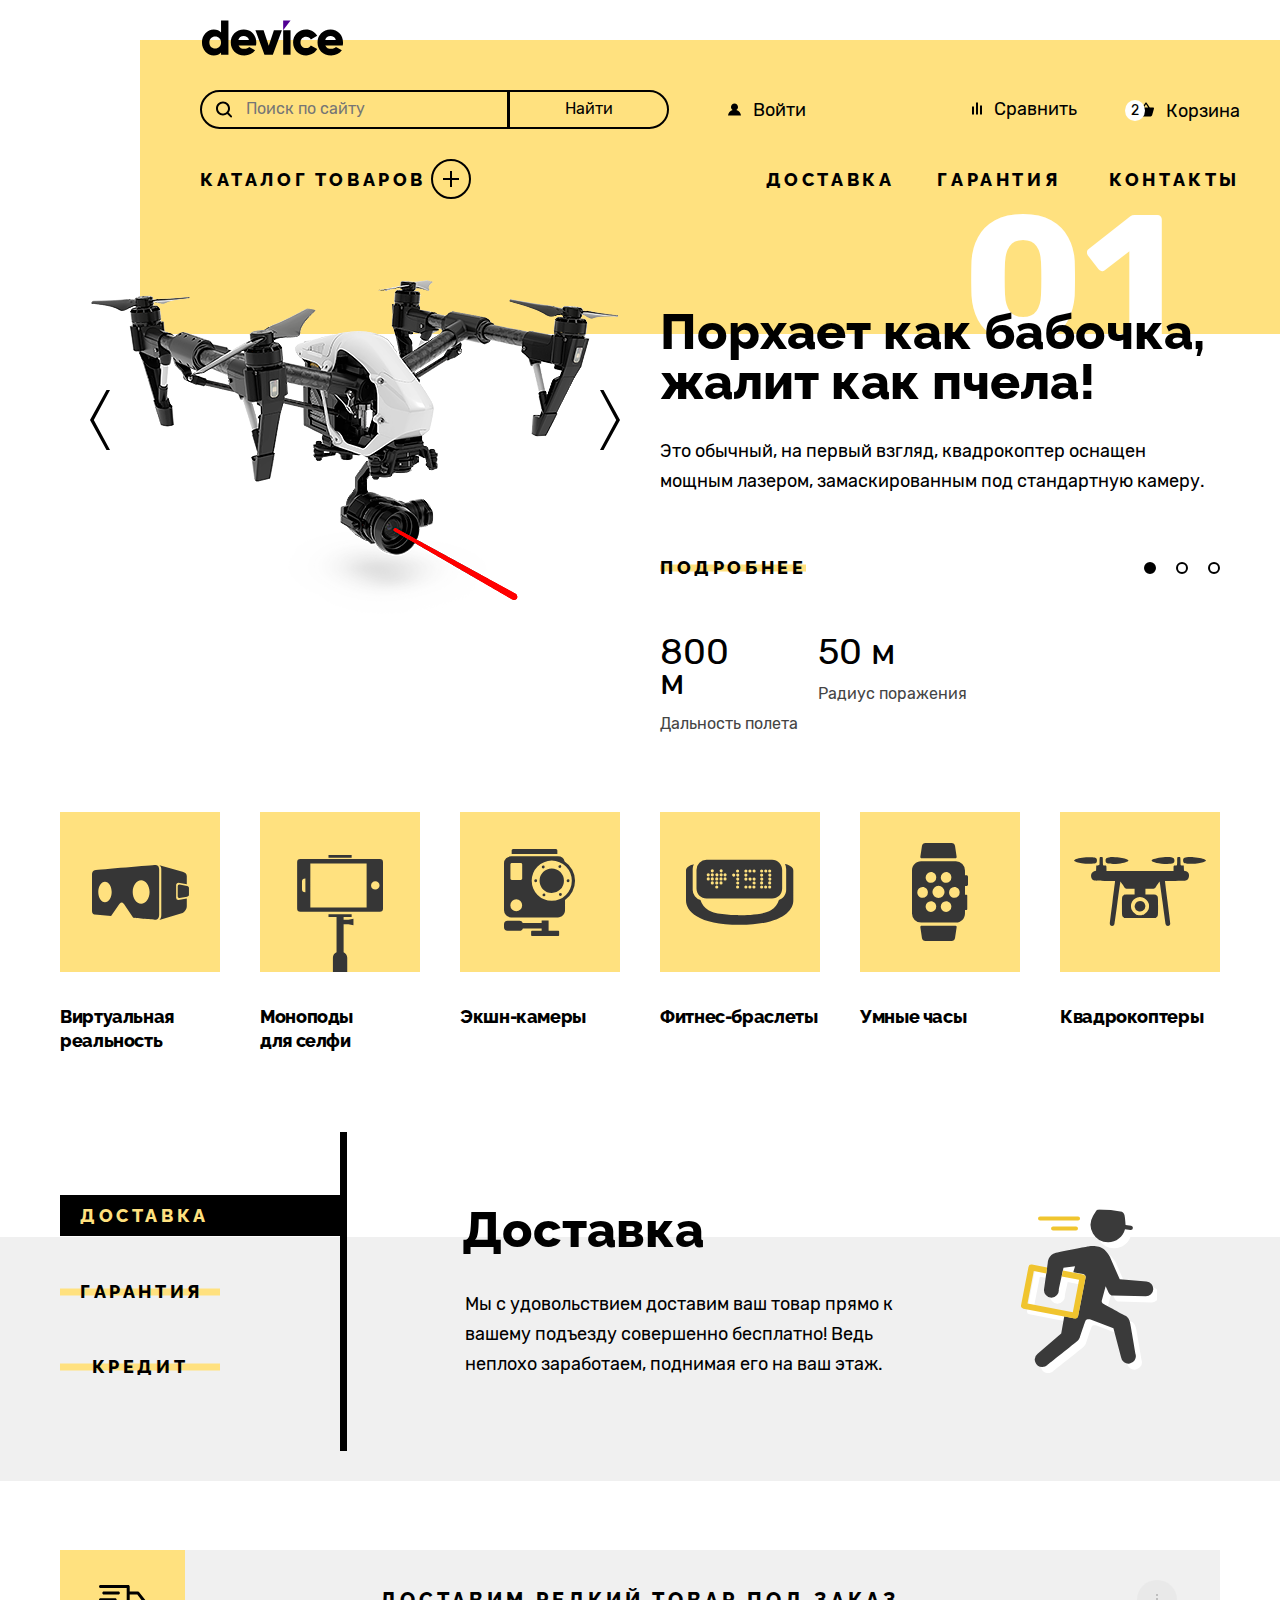
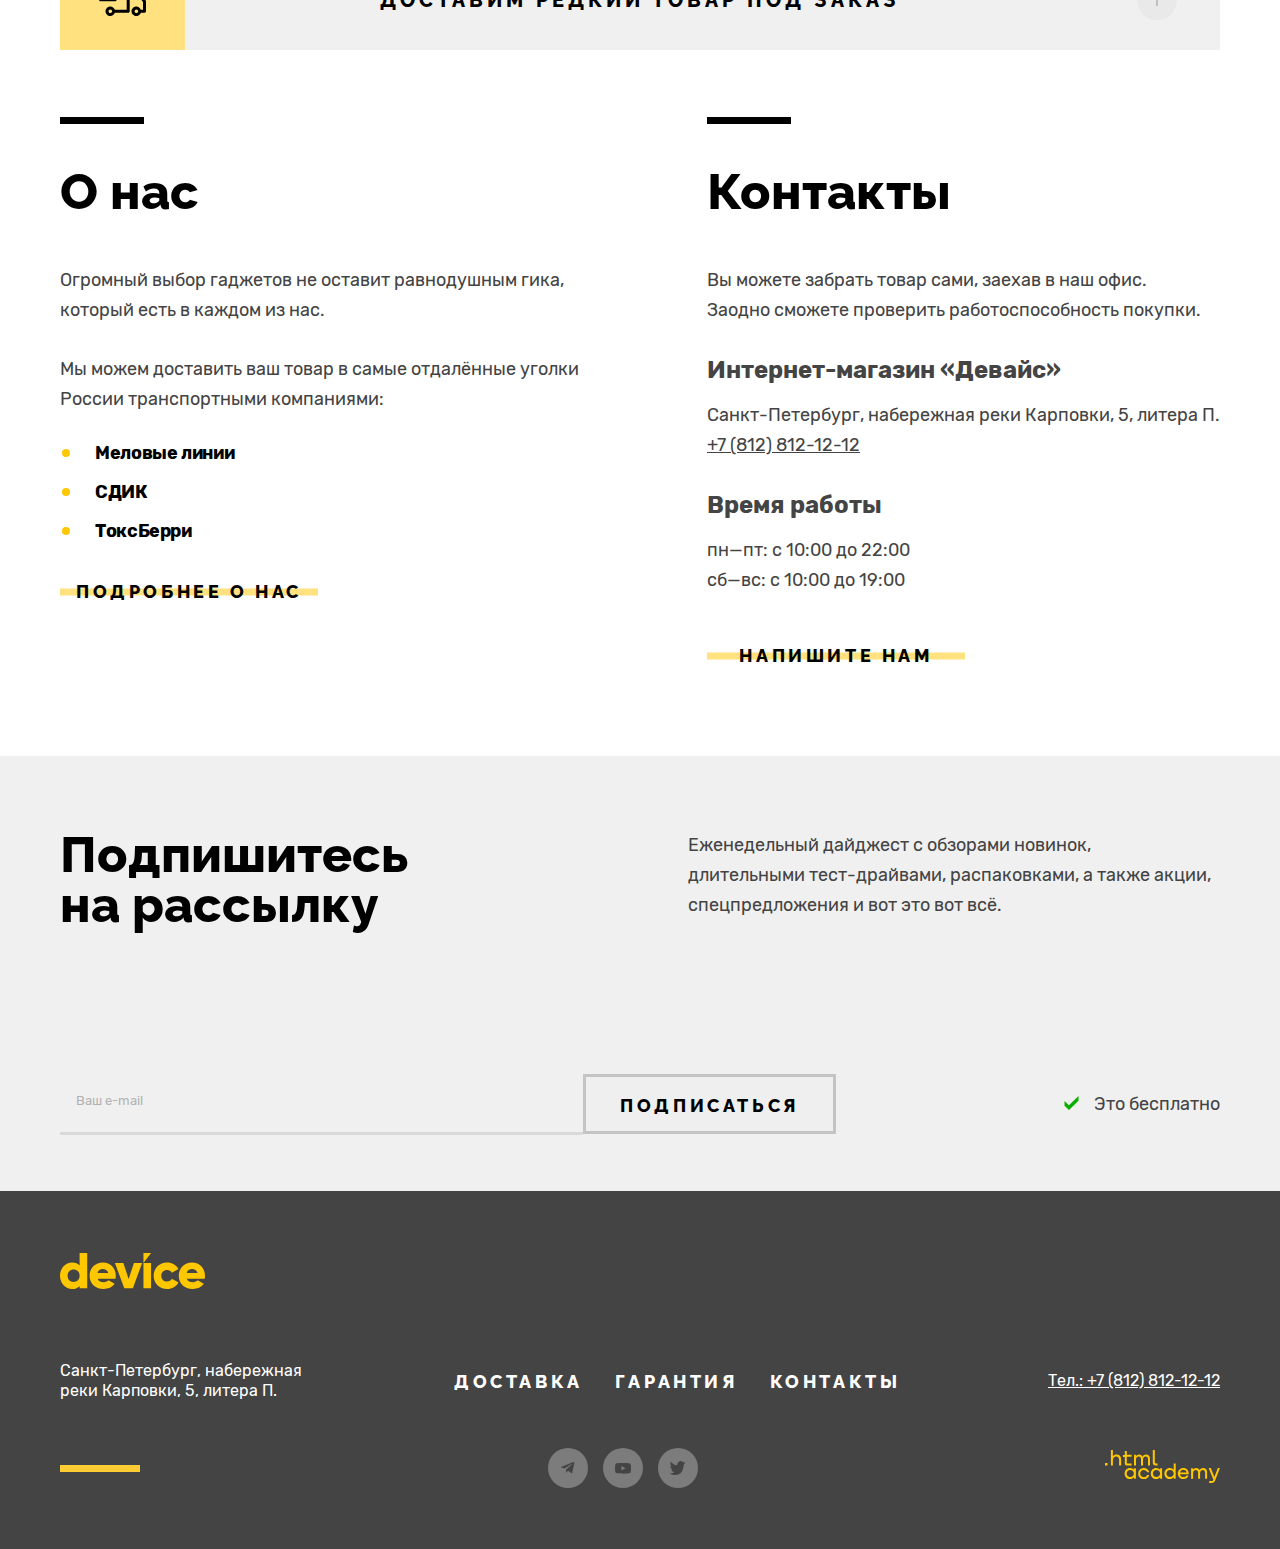
==== index.html @ 1ce722ea "rebilding all index page" ====
<!DOCTYPE html>
<html lang="ru">

<head>
  <meta charset="UTF-8">
  <title>интернет магазин Device - все элетронные гаджеты в одном месте по доступной цене!</title>
  <link rel="stylesheet" href="styles/styles.css">
  <link rel="icon" href="favicon.ico"><!-- 32×32 -->
  <meta name="viewport" content="width=device-width, initial-scale=1.0">
</head>

<body>

  <div class="header-container">
    <!--шапка-->



    <header class="header">

      <div class="container">
        <!--Лого-->
        <div class="wrapper-focus">
          <a class="link header-logo" href="index.html">

            <img class="logo" src="./images/header/logo-header.svg" alt="Логотип Интернет-магазина «Девайс»."
              width="145" height="36">
          </a>
        </div>
        <!--Поиск и юзер бар -->
        <!--поиск-->

        <div class="header-tools">

          <div class="tools-right">

            <form class="search-form" action="https://echo.htmlacademy.ru/" method="post">
              <svg class="imput-search-ico" aria-hidden="true" focusable="false" width="16" height="17"
                viewBox="0 0 16 17" fill="none" xmlns="http://www.w3.org/2000/svg">
                <path
                  d="m15.7 14.69-3.1-3.1c.9-1.2 1.4-2.6 1.4-4.2 0-3.9-3.1-7-7-7s-7 3.1-7 7 3.1 7 7 7c1.6 0 3-.5 4.2-1.4l3.1 3.1c.2.2.4.3.7.3.6 0 1-.4 1-1 0-.2-.1-.5-.3-.7ZM2 7.39c0-2.8 2.2-5 5-5s5 2.2 5 5-2.2 5-5 5-5-2.2-5-5Z"
                  fill="CurrentColor" />
              </svg>

              <span class="visually-hidden">Поиск</span>
              <input class="header-search-input " name="search" type="text" placeholder="Поиск по сайту">
              <em class="focus-border-imput"></em>
              <label>
                <button class="search-btn" type="submit">Найти</button>
                <em class="focus-border-btn"></em>
              </label>
            </form>

            <div class="login-bar">
              <div class="intries authorization ">
                <button class=" user-login " type="button">
                  Войти
                </button>
              </div>

              <div class="user-logined ">
                <a class="header-link user-name " href="#">Коля Петухов</a>
                <button class="user-logout" type="button">Выйти</a>
              </div>
            </div>
          </div>

          <!--юзер бар-->

          <ul class="header-tools-left">

            <li class="header-item">
              <a class="header-link header-compare" href="#">
                Сравнить
              </a>
            </li>

            <li class="header-item">
              <a class="header-link header-cart" href="#">
                <span class="quantity-cutrent-item">2</span>
                Корзина
              </a>

              <div class="cart-container">
                <ul class="cart-list">
                  <li class="cart-item">
                    <a class="cart-item-link">
                      <img src="./images/catalog-page/products/amateur-selfie-stick.jpg" alt="Товар" width="39"
                        height="43" />
                      <p class="cart-item-title">Любительская селфи-палка</p>
                    </a>
                  </li>
                  <li class="cart-item-btn">
                    <button class="item-delite">
                      <span class="visually-hidden">Удалить товар.</span>
                    </button>
                  </li>
                </ul>
                <ul class="cart-list">
                  <li class="cart-item">
                    <a class="cart-item-link">
                      <img src="./images/catalog-page/products/professional-selfie-stick.jpg" alt="Товар" width="39"
                        height="43" />
                      <p class="cart-item-title">Профессиональная селфи-палка</p>
                    </a>
                  </li>
                  <li class="cart-item-btn">
                    <button class="item-delite">
                      <span class="visually-hidden">Удалить товар.</span>
                    </button>
                  </li>
                </ul>
                <div class="cart-total">
                  <p>Товаров: 2</p>
                  <p>Сумма: 2000 ₽</p>
                </div>
                <a href="#" class="cart-open-link">Откртыть корзину</a>
              </div>
            </li>
          </ul>

        </div>

        <!--каталог товаров и навигация -->
        <!--каталог товаров-->

        <div class="header-bottom">

          <a class="link header-catalog-store" href="#">Каталог товаров
            <span class="button-store"></span>
          </a>


          <div class="submenu">

            <div class="submenu-catalog">
              <ul class="submenu-list">
                <li class="submenu-items">
                  <a href="#" class="submenu-links">Виртуальная реальность</a>
                </li>
                <li class="submenu-items">
                  <a href="catalog.html" class="submenu-links">Моноподы для селфи</a>
                </li>
                <li class="submenu-items">
                  <a href="#" class="submenu-links">Экшн-камеры</a>
                </li>
              </ul>
              <ul class="submenu-list">
                <li class="submenu-items">
                  <a href="#" class="submenu-links">Фитнес-браслеты</a>
                </li>
                <li class="submenu-items">
                  <a href="#" class="submenu-links">Умные часы</a>
                </li>
              </ul>
              <ul class="submenu-list">
                <li class="submenu-items">
                  <a href="#" class="submenu-links">Квадрокоптеры</a>
                </li>
              </ul>
            </div>
          </div>


          <!--навигация-->

          <div class="header-navigation">
            <ul class="navigation-list navigation-servises">

              <li class="navigation-item">
                <a class="link navigation-link navigation-delivery active" href="#">Доставка</a>
              </li>

              <li class="navigation-item">
                <a class="link navigation-link navigation-guarantee" href="#">Гарантия</a>
              </li>

              <li class="navigation-item">
                <a class="link navigation-link navigation-contacts" href="#">Контакты</a>
              </li>


            </ul>
          </div>
        </div>


    </header>
  </div>

  <!--Главная страница-->

  <main class=" main-index">

    <!--Главный заголовок-->

    <h1 class="visually-hidden">Интернет магазин «Девайс» </h1>

    <!--Слайдер главной страницы-->

    <section class="slider">

      <h2 class="visually-hidden">Пример товара.</h2>

      <div class="slider-current slider-one ">

        <div class="slider-left">

          <img class="slider-image" src="./images/main-page/slider/quadrocopter.png"
            alt="Квадрокоптер с мощным лазером." width="560" height="560">
          <h3 class="visually-hidden">Квадрокоптер</h3>
        </div>

        <div class="slider-right">

          <span class="slider-number">01</span>

          <p class="slider-item-slogan">Порхает как бабочка, жалит как пчела!</p>
          <p class="slider-item-description">Это обычный, на первый взгляд, квадрокоптер оснащен мощным
            лазером,
            замаскированным под стандартную камеру.</p>

          <div class="right-button">
            <a class="link yellow-button slider-item-more" href="#">Подробнее</a>

            <ol class="slider-item-pagination">

              <li class="item-pagination">
                <button class="item-pagination-button pagination-button-one item-pagination-button-current">
                  <span class="visually-hidden">Первый слайд.</span>
                </button>
              </li>
              <li class="item-pagination">
                <button class="item-pagination-button pagination-button-two">
                  <span class="visually-hidden">Второй слайд.</span>
                </button>
              </li>
              <li class="item-pagination">
                <button class="item-pagination-button pagination-button-three">
                  <span class="visually-hidden">Третий слайд.</span>
                </button>
              </li>
            </ol>
          </div>

          <div class="slider-item-features">
            <div class="left-feature">
              <p class="slider-item-feature-value">800 м</p>
              <p class="slider-item-feature-name">Дальность полета</p>

            </div>
            <div class="right-feature">
              <p class="slider-item-feature-value">50 м</p>
              <p class="slider-item-feature-name">Радиус поражения</p>

            </div>
          </div>

        </div>
      </div>
      <div class=" slider-two ">

        <div class="slider-left">

          <img class="slider-image" src="./images/main-page/slider/fitness-bracelet.png"
            alt="Мотвирующий фитнес-браслет." width="560" height="560">


          <h3 class="visually-hidden">фитнес-браслет</h3>

        </div>

        <div class="slider-right">

          <span class="slider-number">02</span>

          <p class="slider-item-slogan">Худеем<br>правильно!</p>
          <p class="slider-item-description">Мотивирующие фитнес-браслеты помогут найти в себе силы не
            пропускать занятия и соблюдать диету.</p>

          <div class="right-button">
            <a class="link yellow-button slider-item-more" href="#">Подробнее</a>
            <ol class="slider-item-pagination">

              <li class="item-pagination">
                <button class="item-pagination-button pagination-button-one item-pagination-button-current">
                  <span class="visually-hidden">Первый слайд.</span>
                </button>
              </li>
              <li class="item-pagination">
                <button class="item-pagination-button pagination-button-two">
                  <span class="visually-hidden">Второй слайд.</span>
                </button>
              </li>
              <li class="item-pagination">
                <button class="item-pagination-button pagination-button-three">
                  <span class="visually-hidden">Третий слайд.</span>
                </button>
              </li>
            </ol>
          </div>

          <div class="slider-item-features-braslet">
            <p class="slider-item-feature-value-braslet">48 часов</p>
            <p class="slider-item-feature-name-braslet">Без подзарядки</p>
          </div>

        </div>
      </div>

      <div class=" slider-tree">

        <div class="slider-left">

          <img class="slider-image" src="./images/main-page/slider/selfi-stick.png" alt="Самая длинная палка для селфи."
            width="560" height="560">


          <h3 class="visually-hidden">Селфи-палка</h3>
        </div>

        <div class="slider-right">

          <span class="slider-number">03</span>

          <p class="slider-item-slogan">Делай селфи, <br> как Бен Стиллер!</p>
          <p class="slider-item-description">Самая длинная палка для селфи доступна в нашем магазине.
            Восемь (Восемь, Карл!) метров длиной и весом всего 5 кг..</p>

          <div class="right-button">

            <a class="link yellow-button slider-item-more" href="#">Подробнее</a>

            <ol class="slider-item-pagination">

              <li class="item-pagination">
                <button class="item-pagination-button pagination-button-one item-pagination-button-current">
                  <span class="visually-hidden">Первый слайд.</span>
                </button>
              </li>
              <li class="item-pagination">
                <button class="item-pagination-button pagination-button-two">
                  <span class="visually-hidden">Второй слайд.</span>
                </button>
              </li>
              <li class="item-pagination">
                <button class="item-pagination-button pagination-button-three">
                  <span class="visually-hidden">Третий слайд.</span>
                </button>
              </li>
            </ol>
          </div>

          <div class="slider-item-features-stick">

            <div class="left-feature">
              <p class="slider-item-feature-value-stick">8,5 м</p>
              <p class="slider-item-feature-name-stick">длина палки</p>
            </div>
            <div class="center-feature">
              <p class="slider-item-feature-value-stick">5 кг</p>
              <p class="slider-item-feature-name-stick">Вес палки</p>
            </div>
            <div class="right-feature">
              <p class="slider-item-feature-value-stick">Карбон</p>
              <p class="slider-item-feature-name-stick">Материал</p>

            </div>

          </div>
        </div>

        <!--Кнопки переключения слайда-->
      </div>

      <div class="slider-controls">
        <button class="slider-button slider-prev" type="button">
          <span class="visually-hidden">Предыдущий слайд.</span>
        </button>
        <button class="slider-button slider-next" type="button">
          <span class="visually-hidden">Следующий слайд.</span>
        </button>
      </div>

    </section>

    <!--Категории продуктов-->

    <div class="container categories-container">
      <section class="catalog-categories">
        <h2 class="visually-hidden">Категории товаров.</h2>
        <ul class="categories-list">
          <li class="catalog-category-item">
            <a class="catalog-category-link category-vr" href="#">
              <span class="catalog-category-text">Виртуальная реальность</span>
            </a>
          </li>
          <li class="catalog-category-item ">
            <a class="catalog-category-link category-monopode" href="catalog.html">
              <span class="catalog-category-title">Моноподы<br> для селфи</span>
            </a>
          </li>
          <li class="catalog-category-item ">
            <a class="catalog-category-link category-cameras" href="#">
              <span class="catalog-category-title">Экшн-камеры</span>
            </a>
          </li>
          <li class="catalog-category-item ">
            <a class="catalog-category-link category-fitness" href="#">
              <span class="catalog-category-title">Фитнес-браслеты</span>
            </a>
          </li>
          <li class="catalog-category-item ">
            <a class="catalog-category-link category-watches" href="#">
              <span class="catalog-category-title">Умные часы</span>
            </a>
          </li>
          <li class="catalog-category-item ">
            <a class="catalog-category-link category-quadrocopters" href="#">
              <span class="catalog-category-title">Квадрокоптеры</span>
            </a>
          </li>
        </ul>
      </section>
    </div>


    <!--Услуги магазина-->

    <div class="container-background">

      <section class="servises">
        <h2 class="visually-hidden">Услуги.</h2>
        <dl class="servises-item-features">
          <dt>
            <a href="#" class="link item-feature-name item-feature-name-current">Доставка</a>
          </dt>
          <dd class="item-feature-value value-delivery">
            <span class="item-feature-value-title">Доставка</span>
            Мы с удовольствием доставим ваш товар прямо к вашему
            подъезду совершенно бесплатно! Ведь неплохо заработаем,
            поднимая его на ваш этаж.
          </dd>
          <dt>
            <a href="#" class="link yellow-button item-feature-name-garanty">Гарантия</a>
          </dt>
          <dd class="visually-hidden item-feature-value value-garanty">
            <span class="visually-hidden item-feature-value-title">Гарантия</span>
            Если из-за возгорания купленного у нас товара у вас сгорит
            дом — не переживайте, мы выдадим вам новый. Товар, не дом,
            конечно же.
          </dd>
          <dt>
            <a href="#" class="link yellow-button item-feature-name-credit">Кредит</a>
          </dt>
          <dd class="visually-hidden item-feature-value value-credit">
            <span class="visually-hidden item-feature-value-title">Кредит</span>
            Залезть в долговую яму стало проще! Кредитные консультанты
            подберут для вас наиболее выгодные условия кредита. Выгодные
            для банка, разумеется.
          </dd>
        </dl>
      </section>

    </div>

    <div class="container-delivery">

      <a class="link delivery-rare-product-link" href="#">Доставим редкий товар под заказ</a>

    </div>

    <div class="about-contacts-bloc">
      <section class="about">
        <h2 class="about-title">О нас</h2>
        <p class="about-description">
          Огромный выбор гаджетов не оставит равнодушным гика, который есть в
          каждом из нас.
        </p>
        <p class="about-description">
          Мы можем доставить ваш товар в самые отдалённые уголки России
          транспортными компаниями:
        </p>
        <ul class="delivery-company-list">
          <li class="delivery-company-item">Меловые линии</li>
          <li class="delivery-company-item">СДИК</li>
          <li class="delivery-company-item">ТоксБерри</li>
        </ul>
        <a class="link yellow-button about-button" href="#">
          Подробнее о нас
        </a>
      </section>

      <!--Контакты магазина -->

      <section class="contacts">
        <h2 class="contacts-title">Контакты</h2>

        <p class="contacts-description">
          Вы можете забрать товар сами, заехав в наш офис.<br>Заодно сможете
          проверить работоспособность покупки.
        </p>

        <h3 class="contacts-subtitle">Интернет-магазин «Девайс»</h3>

        <address class="contacts-address">

          <p class="contacts-address-text">
            Санкт-Петербург, набережная реки Карповки, 5, литера П.
          </p>
          <a class="contacts-address-tel" href="tel:+78128121212">+7 (812) 812-12-12</a>

        </address>

        <h3 class="contacts-subtitle">Время работы</h3>

        <ul class="contacts-schedule">
          <li class="contacts-schedule-item">пн—пт: с 10:00 до 22:00</li>
          <li class="contacts-schedule-item">сб—вс: с 10:00 до 19:00</li>
        </ul>

        <a class="link yellow-button contacts-button" href="#">Напишите нам</a>

      </section>
    </div>



    <!--Подписка-->

    <div class="container-background background-subscription">
      <section class="subscription">
        <div class="subscription-left">
          <h2 class="subscription-title">Подпишитесь на рассылку</h2>
        </div>
        <div class="subscription-right">
          <p class="subscription-description">Еженедельный дайджест с обзорами новинок,<br>длительными
            тест-драйвами, распаковками, а также акции, спецпредложения и вот
            это вот всё.</p>
        </div>
        <div class="subscription-bottom">
          <form class="subscription-form" action="https://echo.htmlacademy.ru/" method="post">

            <label class="subscription-label">
              <span class="visually-hidden">Почта.</span>
              <input class="subscription-input" type="email" name="subscription-email" placeholder="Ваш e-mail"
                required>
            </label>
            <button class="subscription-button" type="submit">Подписаться</button>

          </form>

          <p class="subscription-free">Это бесплатно</p>
        </div>
      </section>

    </div>

  </main>

  <!--Подвал страницы-->

  <div class="footer-container">

    <footer class="page-footer">

      <!--Лого подвала-->

      <div class="footer-logo">
        <a class="link footer-logo-link" href="index.html">
          <img class="logo footer-logo" src="./images/footer/logo-footer.svg" alt="Логотип Интернет-магазина «Девайс»."
            width="145" height="36"></a>
      </div>

      <!--Средняя полка подвала-->

      <section class="middle-footer">

        <h2 class="visually-hidden">Контакты</h2>

        <div class="footer-adress">
          <address class="footer-contacts-address">
            <p class="contacts-address-description">Санкт-Петербург, набережная реки Карповки, 5, литера
              П.
            </p>
          </address>
        </div>


        <!--навигация подвала -->

        <div class="footer-navigation">

          <h2 class="visually-hidden">Навигация</h2>

          <ul class="footer-navigation-list">

            <li class="footer-navigation-item">
              <a class="link footer-navigation-link" href="#">Доставка</a>
            </li>

            <li class="footer-navigation-item">
              <a class="link footer-navigation-link" href="#">Гарантия</a>
            </li>

            <li class="footer-navigation-item">
              <a class="link footer-navigation-link" href="#">Контакты</a>
            </li>

          </ul>

        </div>

        <!--телефон подвала-->
        <div class="footer-tel">
          <a class="footer-contacts-tel" href="tel:+78128121212">Тел.: +7 (812) 812-12-12</a>
        </div>
      </section>

      <!--нижняя полка подвала-->

      <section class="footer-bottom">



        <ul class="footer-social-list">
          <li class="footer-social-item">
            <a class="footer-social-link" href="https://t.me/htmlacademy">
              <svg class="footer-social-ico" width="14" height="12" viewBox="0 0 14 12" fill="none"
                xmlns="http://www.w3.org/2000/svg">
                <path
                  d="M12.44.07.62 4.63c-.8.33-.8.78-.14.98l3.03.94 7.02-4.43c.33-.2.64-.09.39.13l-5.7 5.13-.2 3.13c.3 0 .44-.14.61-.3l1.48-1.44 3.06 2.27c.57.31.97.15 1.12-.53l2-9.48c.21-.83-.3-1.2-.85-.96Z"
                  fill="CurrentColor" />
              </svg>
              <span class="visually-hidden">Telegram</span>
            </a>
          </li>

          <li class="footer-social-item">
            <a class="footer-social-link" href="https://youtube.com/user/htmlacademyru">
              <svg class="footer-social-ico" width="16" height="11" viewBox="0 0 16 11" fill="none"
                xmlns="http://www.w3.org/2000/svg">
                <path
                  d="M15.67 1.67c-.1-.32-.27-.61-.51-.84-.25-.24-.56-.41-.9-.5C13.01 0 8 0 8 0 5.9-.02 3.8.08 1.74.32 1.4.4 1.1.58.84.82c-.24.24-.42.53-.51.85A19.4 19.4 0 0 0 0 5.34C0 6.56.1 7.79.33 9c.09.32.27.61.51.85.25.23.56.4.9.5 1.27.32 6.26.32 6.26.32 2.09.02 4.18-.08 6.26-.31.34-.09.65-.26.9-.5.24-.23.42-.52.5-.84.24-1.21.35-2.44.34-3.67.02-1.23-.1-2.46-.33-3.68ZM6.4 7.62V3.05l4.18 2.29L6.4 7.62Z"
                  fill="CurrentColor" />
              </svg>
              <span class="visually-hidden">Youtube</span>
            </a>
          </li>

          <li class="footer-social-item">
            <a class="footer-social-link" href="https://t.me/htmlacademy">
              <svg class="footer-social-ico" width="15" height="15" viewBox="0 0 15 15" fill="none"
                xmlns="http://www.w3.org/2000/svg">
                <path
                  d="M9.7.16c1.5-.5 2.6.3 3.2 1.1.5-.2 1.1-.4 1.7-.6 0 .8-.5 1.4-.8 1.6.7.2 1.2-.4 1.2-.4-.1.9-.9 1.7-1.4 1.9-.2 6.3-2.8 10.4-8.9 10.3h-.4c-.3 0-3.7-.4-4.3-1.8 2 .2 3.4-.4 4.1-1.1-.8-.3-2.4-.4-2.6-2.8.3.2.5.3 1.1.2-1.1-.8-2.3-1.5-2.2-3.5.3.3.9.5 1.2.4C1 5.26-.2 2.36.8.86c1.6 1.7 3.3 3.4 6.3 3.5.2-2.1 1-3.5 2.6-4.2Z"
                  fill="CurrentColor" />
              </svg>
              <span class="visually-hidden">Twitter</span>
            </a>
          </li>
        </ul>


        <div class="copyright">
          <a class="link copyright-link" href="https://htmlacademy.ru/">
            <svg width="115" height="33" viewBox="0 0 115 33" fill="none" xmlns="http://www.w3.org/2000/svg">
              <path
                d="M0 12.9v2.6h2.5v-2.6H0ZM11.6 4.5c-1.6 0-2.8.7-3.6 1.7h-.1V0h-2v15.5h2v-5.3c0-2.1 1.3-3.6 3.3-3.6 1.8 0 2.9 1.4 2.9 3.2v5.7h2V9.4c.1-3-1.8-4.9-4.5-4.9ZM26.6 4.8h-4.8V1.1h-2v3.8h-1.9v2h1.9v6c0 1.7 1 2.7 2.7 2.7h4.1v-2h-3.7c-.7 0-1.1-.4-1.1-1.1V6.8h4.8v-2ZM41.1 4.6c-1.6 0-2.9.8-3.5 2.1h-.1c-.6-1.2-1.8-2.1-3.4-2.1-1.4 0-2.5.8-3.1 1.8h-.1V4.8H29v10.6h2V10c0-2 1-3.5 2.6-3.5 1.5 0 2.4 1 2.4 2.6v6.3h2V9.8c0-2.4 1.4-3.3 2.6-3.3 1.5 0 2.4 1 2.4 2.6v6.3h2V8.9c.1-2.5-1.4-4.3-3.9-4.3ZM47.8 12.7c0 1.7 1 2.7 2.8 2.7h2v-2h-1.7c-.7 0-1.1-.4-1.1-1.1V0h-2v12.7ZM28.9 19.7c-.9-1.1-2.2-1.8-3.9-1.8-3.1 0-5.4 2.3-5.4 5.6s2.3 5.6 5.4 5.6c1.8 0 3-.8 3.8-1.9h.1v1.6h2V18.2h-2v1.5Zm-3.6 7.4c-2.2 0-3.6-1.6-3.6-3.6s1.4-3.6 3.6-3.6 3.6 1.6 3.6 3.6c0 1.9-1.4 3.6-3.6 3.6ZM44.2 22c-.5-2.4-2.6-4.1-5.4-4.1a5.4 5.4 0 0 0-5.6 5.6c0 3.1 2.2 5.6 5.6 5.6 2.8 0 4.9-1.8 5.4-4.2h-2.1a3.4 3.4 0 0 1-3.3 2.3c-2.2 0-3.6-1.6-3.6-3.6s1.4-3.6 3.6-3.6c1.6 0 2.8 1 3.3 2.2h2.1V22ZM55.1 19.7c-.9-1.1-2.2-1.8-3.9-1.8-3.1 0-5.4 2.3-5.4 5.6s2.3 5.6 5.4 5.6c1.8 0 3-.8 3.8-1.9h.1v1.6h2V18.2h-2v1.5Zm-3.6 7.4c-2.2 0-3.6-1.6-3.6-3.6s1.4-3.6 3.6-3.6 3.6 1.6 3.6 3.6c0 1.9-1.5 3.6-3.6 3.6ZM68.7 19.8c-.9-1.1-2.2-1.9-3.9-1.9-3.1 0-5.4 2.3-5.4 5.6s2.2 5.6 5.4 5.6c1.7 0 3-.8 3.8-1.8h.1v1.5h2V13.4h-2v6.4Zm-3.6 7.3c-2.2 0-3.6-1.6-3.6-3.6s1.4-3.6 3.6-3.6 3.6 1.6 3.6 3.6c-.1 2-1.5 3.6-3.6 3.6ZM78.3 17.9c-3.3 0-5.5 2.5-5.5 5.6 0 3 2.1 5.6 5.5 5.6 2.5 0 4.5-1.3 5.2-3.6h-2.1c-.5 1-1.6 1.6-3 1.6-1.9 0-3.3-1.3-3.4-2.9h8.8c.2-3.6-2-6.3-5.5-6.3Zm0 1.9c1.7 0 3 1 3.3 2.6h-6.5c.3-1.5 1.5-2.6 3.2-2.6ZM98.2 17.9c-1.6 0-2.9.8-3.6 2h-.1c-.6-1.2-1.8-2-3.4-2-1.4 0-2.5.7-3.1 1.8v-1.5h-1.9v10.6h2v-5.4c0-2 1-3.4 2.6-3.5 1.5 0 2.4 1 2.4 2.6v6.3h2v-5.6c0-2.4 1.4-3.3 2.6-3.3 1.5 0 2.4 1 2.4 2.6v6.3h2v-6.5c.1-2.6-1.4-4.4-3.9-4.4ZM109.4 27l-3.6-8.9h-2.2l4.8 11.6c-.3.9-.7 1.2-1.7 1.2h-2.5v2h2.5c1.8 0 2.8-.8 3.5-2.6l4.7-12.2h-2.1l-3.4 8.9Z"
                fill="CurrentColor" />
            </svg>
          </a>
        </div>
      </section>
    </footer>

  </div>
  </div>

  <div class="modal-conteiner">
    <div class="modal modal-delivery">

      <button class="modal-close-button">
        <span class="visually-hidden">Закрыть</span>
      </button>

      <section class="modal-content">

        <h2 class="modal-title">Доставка под заказ</h2>

        <form class="modal-delivery-form" action="https://echo.htmlacademy.ru" method="post">

          <div class="auth-group">

            <label class="auth-title auth-title-name">Ваше имя:
              <input class="auth-name" type="text" name="auth-login" placeholder="Введите имя">
            </label>

            <label class="auth-title auth-title-email">Ваш e-mail:
              <input class="auth-email auth-email-error" type="email" name="auth-email" placeholder="Ваша почта">
              <span class="auth-email-error-text">Забавный у вас адрес</span>
            </label>

          </div>

          <div class="needs-group">

            <label class="needs-title">Что нужно привезти:
              <input class="needs" type="text" name="needs-imput" placeholder="В свободной форме">
            </label>

            <label class="quantity-needs-title lbel-ico">Количество:</label>

            <span class="tooltip">
              <button class="tooltip-toggle" type="button" aria-labelledby="tooltip-label">
                <svg class="tooltip-ico" width="26" height="26" viewBox="0 0 26 26" fill="none"
                  xmlns="http://www.w3.org/2000/svg">
                  <circle cx="13" cy="13" r="13" fill="#FFE17F" />
                  <path d="M14 7h-2v2h2V7ZM14 11h-2v8h2v-8Z" fill="#000" />
                </svg>
              </button>
              <span class="tooltip-text" role="tooltip" id="tooltip-label">"Постараемся найти, сколько нужно. Привезем
                сколько получится по требованиям к провозу багажа."
              </span>
            </span>
            <button class="quantity-button" type="button">
              <span class="button-minus"></span>
              <span class="visually-hidden">Убавить.</span>
            </button>

            <input class="quantity-needs" type="number" id="quantity-needs" name="quantity-needs" min="1" readonly
              value="1" placeholder="1">

            <button class="quantity-button" type="button">
              <span class="button-plus"></span>
              <span class="visually-hidden">Добавить.</span>
            </button>

          </div>

          <button class="link yellow-button modal-delivery-form-button" type="submit">
            Отправить
          </button>
        </form>
      </section>
    </div>
  </div>
</body>

</html>
---- styles/styles.css ----
/*
* Prefixed by https://autoprefixer.github.io
* PostCSS: v8.4.14,
* Autoprefixer: v10.4.7
* Browsers: last 4 version
*/

/* Rubik */

@font-face {
  font-family: "Rubik";
  font-style: normal;
  font-weight: 400;
  font-display: swap;
  src: url("../fonts/rubik/rubik-400.woff2") format("woff2");
  font-display: swap;
}

@font-face {
  font-family: "Rubik";
  font-style: normal;
  font-weight: 700;
  font-display: swap;
  src: url("../fonts/rubik/rubik-700.woff2") format("woff2");
  font-display: swap;
}

/* Raleway */

@font-face {
  font-family: "Raleway";
  font-style: normal;
  font-weight: 800;
  font-display: swap;
  src: url("../fonts/raleway/raleway-800.woff2") format("woff2");
  font-display: swap;
}

*,
*::before,
*::after {
  box-sizing: border-box;
  line-height: 1px;
}

.visually-hidden {
  position: absolute;
  width: 1px;
  height: 1px;
  margin: -1px;
  padding: 0;
  border: 0;
  clip: rect(0 0 0 0);
  overflow: hidden;
}

.header-container {
  max-width: 1440px;
  margin: 0 auto;
  background-color: #ffffff;
}

.main-index {
  background-color: #ffffff;
  max-width: 1440px;
  width: 100%;
  flex-grow: 1;
  margin: 0 auto;
}

.container {
  max-width: 1160px;
  margin: 0 auto;
}

.container-background {
  max-width: 1440px;
  width: 100%;
  margin: 0 auto;
  background: #f0f0f0;
  margin-bottom: 70px;
}

.footer-container {
  max-width: 1440px;
  width: 100%;
  margin: 0 auto;
  background: #444444;
}

.inner-container {
  width: 1440px;
  margin: 0 auto;
  background: #f0f0f0;
}

.product-conteiner {
  width: 840px;
  margin: 0 auto;
  background: #ffffff;
}

html {
  height: 100%;
}

body {
  margin: 0;
  display: -webkit-box;
  display: -ms-flexbox;
  display: flex;
  -webkit-box-orient: vertical;
  -webkit-box-direction: normal;
  -ms-flex-direction: column;
  flex-direction: column;
  min-height: 100%;
  font-family: "rubik", sans-serif;
  font-size: 18px;
  color: #000000;
  background-color: #ffffff;
}

/*Yllow-button */

.yellow-button {
  z-index: 3;
  display: block;
  -webkit-box-sizing: border-box;
  box-sizing: border-box;
  padding: 10px 2px;
  font-size: 18px;
  text-align: center;
  border: none;
  background-color: transparent;
  cursor: pointer;
}

.yellow-button::after {
  content: "";
  position: absolute;
  top: 50%;
  left: 0;
  right: 0;
  z-index: -2;
  display: block;
  height: 7px;
  -webkit-transform: translateY(-50%);
  -ms-transform: translateY(-50%);
  transform: translateY(-50%);
  -webkit-transition: height 500ms, background-color 500ms ease;
  -o-transition: height 500ms, background-color 500ms ease;
  transition: height 500ms, background-color 500ms ease;
}

.yellow-button:hover::after {
  height: 100%;
}

.yellow-button::after {
  background-color: #ffe17f;
}

.yellow-button:focus {
  outline: 2px solid #af4fff;
}

.yellow-button:active::after {
  outline: none;
  background-color: #ffc700;
}

.yellow-button:disabled {
  opacity: 0.3;
}

/* Pages */

.link {
  position: relative;
  font-family: "Raleway", sans-serif;
  font-style: normal;
  font-weight: 800;
  line-height: 21px;
  letter-spacing: 0.2em;
  text-transform: uppercase;
  text-decoration: none;
  color: inherit;
}

/* Header  */

.header {
  display: flex;
  width: 1440px;
  flex-direction: column;
  padding-top: 40px;
}

.header .container {
  max-width: 1160px;
  width: 100%;
  margin: 0 auto;
  padding: 0 60px;
  background-color: #ffe17f;
}

/* Header logo */

.wrapper-focus {
  display: flex;
  margin: -20px 0 30px 0;
}

.header-logo:hover {
  opacity: 0.6;
}

.header-logo:focus {
  outline: 2px solid #af4fff;
}

.header-logo:active {
  opacity: 0.3;
}

/*Header tools */

.header-tools {
  display: flex;
  justify-content: space-between;
  margin-bottom: 30px;
  align-items: center;
}

.tools-right {
  display: flex;
}

/*tools right*/

.search-form {
  position: relative;
  margin-right: 53px;
}

.imput-search-ico {
  position: absolute;
  top: 11px;
  left: 16px;
}

.header-search-input {
  font-family: "Rubik", sans-serif;
  font-style: normal;
  font-weight: 400;
  font-size: 16px;
  line-height: 20px;
  color: #c6ae63;
  padding: 7px 0 8px 44px;
  width: 309px;
  background: transparent;
  border: 2px solid #000000;
  border-radius: 50px 0px 0px 50px;
  cursor: pointer;
}

.focus-border-imput {
  position: absolute;
  top: -7px;
  left: -4px;
  z-index: 1;
  display: none;
  width: 358px;
  height: 48px;
  border: 2px solid #af4fff;
}

.header-search-input:focus + .focus-border-imput {
  display: block;
}

.header-search-input:focus:not(:-moz-placeholder-shown) {
  color: #000000;
}

.header-search-input:focus:not(:-ms-input-placeholder) {
  color: #000000;
}

.header-search-input:focus:not(:placeholder-shown) {
  color: #000000;
}

.header-search-input:disabled {
  opacity: 0.3;
  pointer-events: none;
}

.search-btn {
  -webkit-box-sizing: border-box;
  box-sizing: border-box;
  font-family: "Rubik", sans-serif;
  font-style: normal;
  font-weight: 400;
  font-size: 16px;
  line-height: 20px;
  padding: 7px 0px 8px;
  margin-left: -5px;
  min-width: 161px;
  background: transparent;
  border: 2px solid #000000;
  border-radius: 0px 50px 50px 0px;
  cursor: pointer;
}

.search-btn:hover {
  background-color: #000000;
  color: #ffffff;
}

.focus-border-btn {
  position: absolute;
  top: -7px;
  left: 355px;
  z-index: 1;
  display: none;
  width: 160px;
  height: 48px;
  border: 2px solid #af4fff;
  cursor: pointer;
}

.search-btn:focus + .focus-border-btn {
  display: block;
}

.search-btn:active {
  background-color: #000000;
  color: #303030;
}

.search-btn:disabled {
  opacity: 0.3;
  pointer-events: none;
}

/*header login*/
.login-bar {
  display: flex;
  align-items: center;
}

/*intries */

.intries {
  display: none;
}

/*logined*/
/*user login*/

.user-login {
  border: none;
  background-color: transparent;
  cursor: pointer;
  font-family: "Rubik", sans-serif;
  font-style: normal;
  font-weight: 400;
  font-size: 18px;
  color: #000000;
}

.user-logined {
  display: none;
}

/*exit */

.user-logout {
  border: none;
  background-color: transparent;
  opacity: 0.4;
  cursor: pointer;
  font-family: "Rubik";
  font-style: normal;
  font-weight: 400;
  font-size: 18px;
  color: #000000;
}

/*togle user login*/

.authorization {
  display: block;
}

.user-login::before {
  content: url(../images/header/intries-lk-ico.svg);
  padding-right: 8px;
}

.user-login:hover {
  opacity: 0.6;
}

.user-login:focus {
  outline: 2px solid #af4fff;
}

.user-login:active {
  opacity: 0.3;
  outline: none;
}

.user-name {
  margin-right: 27px;
}

.user-name::before {
  content: url(../images/header/intries-lk-ico.svg);
  padding-right: 13px;
}
.user-name:hover {
  opacity: 0.6;
}

.user-name:focus {
  outline: 2px solid #af4fff;
}

.user-name:active {
  opacity: 0.3;
  outline: none;
}

.user-logout:hover {
  opacity: 0.6;
}

.user-logout:focus {
  outline: 2px solid #af4fff;
}

.user-logout:active {
  opacity: 0.3;
  outline: none;
}

/*middle user*/

.header-user {
  display: flex;
}

.header-link {
  text-decoration: none;
  color: #000000;
}

/*header user list*/

.header-tools-left {
  display: flex;
  margin: 0;
  padding: 0;
  list-style: none;
}

.header-item {
  margin-right: 61px;
}
.header-item:last-child {
  margin-right: 0;
}

/*header  compare*/

.header-compare::before {
  content: url(../images/header/compare-ico.svg);
  padding-right: 8px;
}

.header-compare:hover {
  opacity: 0.6;
}

.header-compare:focus {
  outline: 2px solid #af4fff;
}

.header-compare:active {
  opacity: 0.3;
  outline: none;
}

/* header cart*/

.header-cart {
  position: relative;
}

.header-cart::before {
  content: url(../images/header/shopping-cart-ico.svg);
  padding-right: 8px;
}

.header-cart:hover {
  opacity: 0.6;
}

.header-cart:focus {
  outline: 2px solid #af4fff;
}

.header-cart:active {
  opacity: 0.3;
  outline: none;
}

.quantity-cutrent-item {
  position: absolute;
  display: flex;
  left: 0;
  top: 0;
  transform: translateX(-65%);
  padding: 2px 6px;
  border-radius: 50%;
  background-color: #ffffff;
  font-family: "Rubik", sans-serif;
  font-style: normal;
  font-weight: 400;
  font-size: 14px;
  line-height: 17px;
}

.cart-ico {
  position: absolute;
  left: -24px;
  top: 4px;
}

/*cart popover */

.cart-container {
  position: absolute;
  top: 82px;
  right: -17px;
  z-index: 2;
  width: 360px;
  font-size: 18px;
  line-height: 21px;
  color: #ffffff;
  background-color: #000000;
  display: none;
}

.card_container_open {
  display: block;
}

.card_container_close {
  display: none;
}

.cart-container::after {
  content: "";
  background-image: url("../images/modal/tooltyp-text-arrow.svg");
  width: 14px;
  height: 6px;
  position: absolute;
  top: -6px;
  right: 165px;
}

.cart-list {
  display: -ms-grid;
  display: grid;
  padding: 20px 20px 0px 20px;
  -ms-grid-columns: 1fr 44px;
  grid-template-columns: 1fr 44px;
  list-style-type: none;
  margin-bottom: 23px;
}

.cart-item-link {
  display: -ms-grid;
  display: grid;
  -ms-grid-columns: 40px 235px;
  grid-template-columns: 40px 235px;
  cursor: pointer;
}

.cart-item-link:hover {
  opacity: 0.6;
}

.cart-item-link:focus {
  outline: 2px solid #af4fff;
  z-index: 2;
}

.cart-item-link:active {
  opacity: 0.3;
}

.cart-item-btn {
  position: relative;
  padding-right: 20px;
}

.item-delite {
  position: absolute;
  width: 20px;
  height: 20px;
  left: 20px;
  border: none;
  background-image: url("../images/cart-popover/close-btn.svg");
  background-position: center;
  background-repeat: no-repeat;
  background-color: transparent;
  cursor: pointer;
}

.item-delite:hover {
  opacity: 0.6;
}

.item-delite:focus {
  outline: 2px solid #af4fff;
}

.item-delite:active {
  opacity: 0.3;
}

.cart-item-title {
  width: 120px;
  padding: 0;
  margin: 0;
  margin-left: 23px;
  margin-right: 87px;
  font-family: "Rubik", sans-serif;
  font-style: normal;
  font-weight: 400;
  font-size: 16px;
  line-height: 20px;
  color: #ffffff;
}

.cart-total {
  display: -webkit-box;
  display: -ms-flexbox;
  display: flex;
  width: 320px;
  padding: 0px 20px;
  -webkit-box-pack: justify;
  -ms-flex-pack: justify;
  justify-content: space-between;
  background-color: #1a1a1a;
  font-family: "Rubik", sans-serif;
  font-style: normal;
  font-weight: 400;
  font-size: 16px;
  line-height: 20px;
  -webkit-box-align: center;
  -ms-flex-align: center;
  align-items: center;
  text-align: right;
  color: #ffffff;
  margin-bottom: 20px;
}

.cart-open-link {
  display: block;
  width: 280px;
  padding: 14px 25px;
  margin: 0 auto;
  margin-bottom: 20px;
  font-family: "Raleway", sans-serif;
  font-size: 18px;
  line-height: 21px;
  letter-spacing: 0.2em;
  color: #000000;
  text-transform: uppercase;
  background-color: #ffffff;
  text-align: center;
  cursor: pointer;
  text-decoration: none;
}

.cart-open-link:hover {
  background-color: #ffe17f;
}

.cart-open-link:focus {
  outline: 2px solid #af4fff;
}

.cart-open-link:active {
  color: rgba(0, 0, 0, 0.3);
  background-color: #ffe17f;
}

/*header-bottom*/

.header-bottom {
  display: flex;
  justify-content: space-between;
  margin-bottom: 135px;
  align-items: center;
}

.header-bottom-catalog {
  margin-bottom: 36px;
}

/*header catalog store*/

.header-catalog-store {
  display: flex;
  align-items: center;
  max-width: 280px;
  width: 100%;
  font-family: "Raleway", sans-serif;
  font-style: normal;
  font-weight: 800;
  font-size: 18px;
  line-height: 21px;
  letter-spacing: 0.2em;
  text-transform: uppercase;
  border: 0;
  background-color: transparent;
}

/*Submenu catalog store*/

.submenu {
  display: none;
}

.submenu-open {
  display: block;
}

.submenu-catalog {
  position: absolute;
  left: 140px;
  z-index: 2;
  display: -ms-grid;
  display: grid;
  width: 1100px;
  gap: 15px;
  -ms-grid-columns: 235px 15px 200px 15px 211px;
  grid-template-columns: 235px 200px 211px;
  margin-top: 45px;
  padding-bottom: 40px;
  padding-left: 60px;
  background-color: #ffe17f;
}

.submenu-list {
  padding: 0;
  margin: 0;
  list-style-type: none;
}

.submenu-items {
  margin-bottom: 18px;
}

.submenu-links {
  text-decoration: none;
  font-family: "Rubik", sans-serif;
  font-style: normal;
  font-weight: 400;
  font-size: 16px;
  line-height: 18px;
  color: #000000;
}

.header-catalog-store:focus > .focus-border-catalog-products {
  display: block;
}

.header-catalog-store:focus-visible > .focus-border-catalog-products {
  outline-color: #c6ae63;
}

.button-store {
  position: relative;
  border: 2px solid black;
  width: 40px;
  height: 40px;
  margin-left: 5px;
  border-radius: 50%;
  background-color: transparent;
  -webkit-transition: opacity 0.2s ease-in;
  -o-transition: opacity 0.2s ease-in;
  transition: opacity 0.2s ease-in;
  z-index: 2;
}

.header-catalog-store:hover > .button-store {
  opacity: 0.3;
}

.header-catalog-store:hover > .button-store:hover {
  opacity: 1;
}

.button-store:hover {
  opacity: 0.3;
}

.button-store::before {
  content: "";
  position: absolute;
  top: 0;
  bottom: 0;
  left: 0;
  right: 0;
  margin: auto;
  width: 16px;
  height: 2px;
  background-color: black;
}

.button-store::after {
  content: "";
  position: absolute;
  top: 0;
  bottom: 0;
  left: 0;
  right: 0;
  margin: auto;
  width: 16px;
  height: 2px;
  -webkit-transform: rotate(90deg);
  -ms-transform: rotate(90deg);
  transform: rotate(90deg);
  -webkit-transition: -webkit-transform 0.2s ease-in;
  transition: -webkit-transform 0.2s ease-in;
  -o-transition: transform 0.2s ease-in;
  transition: transform 0.2s ease-in;
  transition: transform 0.2s ease-in, -webkit-transform 0.2s ease-in;
  background-color: black;
}

.header-catalog-store:active > .button-store:after {
  -webkit-transform: rotate(0deg);
  -ms-transform: rotate(0deg);
  transform: rotate(0deg);
}

/*header navigation*/

.navigation-servises {
  display: -webkit-box;
  display: -ms-flexbox;
  display: flex;
  margin: 0;
  padding: 0;
  font-family: "Raleway", sans-serif;
  font-style: normal;
  font-weight: 800;
  line-height: 21px;
  letter-spacing: 0.2em;
  text-transform: uppercase;
  list-style-type: none;
}

.navigation-delivery {
  display: block;
  min-width: 125px;
  margin-right: 43px;
}

.navigation-delivery:hover {
  opacity: 0.6;
}

.navigation-delivery:focus {
  outline: 2px solid #af4fff;
}

.navigation-delivery:active {
  opacity: 0.3;
  outline: none;
}

.navigation-guarantee {
  margin-right: 49px;
}

.navigation-guarantee:hover {
  opacity: 0.6;
}

.navigation-guarantee:focus {
  outline: 2px solid #af4fff;
}

.navigation-guarantee:active {
  opacity: 0.3;
  outline: none;
}

.navigation-contacts:hover {
  opacity: 0.6;
}

.navigation-contacts:focus {
  outline: 2px solid #af4fff;
}

.navigation-contacts:active {
  opacity: 0.3;
  outline: none;
}

.catalog-navigation-list {
  margin: 0;
  padding: 0;
  margin-right: auto;
  margin-top: 5px;
  margin-bottom: 50px;
  list-style: none;
  display: -webkit-box;
  display: -ms-flexbox;
  display: flex;
}

.сatalog-navigation-user {
  display: -webkit-box;
  display: -ms-flexbox;
  display: flex;
  -ms-flex-wrap: wrap;
  flex-wrap: wrap;
}

.navigation-user .navigation-user-acount {
  font-style: normal;
  font-weight: 400;
  text-decoration: none;
  color: inherit;
}

/* Slider */

.slider {
  max-width: 1160px;
  width: 100%;
  margin: 0 auto;
  padding: 0;
  position: relative;
}

/*slider one*/

.slider-one {
  justify-content: space-between;
  max-height: 560px;
  height: 100%;
  display: none;
  margin-bottom: 70px;
}

/*slider two*/

.slider-two {
  justify-content: space-between;
  max-height: 560px;
  height: 100%;
  display: none;
}

/*slider tree*/

.slider-tree {
  justify-content: space-between;
  max-height: 560px;
  height: 100%;
  display: none;
}

/*togle curent slider*/

.slider-current {
  display: flex;
}

/*slider left column*/

.slider-left {
  display: -webkit-box;
  display: -ms-flexbox;
  display: flex;
  max-width: 560px;
}

/*slider img*/

.slider-image {
  margin-top: -152px;
}

/*slider right column*/

.slider-right {
  display: flex;
  flex-direction: column;
  position: relative;
  max-width: 560px;
  max-height: 495px;
}

/*slider white number*/

.slider-number {
  position: absolute;
  top: -54px;
  right: 47px;
  font-style: normal;
  font-weight: 700;
  font-size: 180px;
  text-align: right;
  color: #ffffff;
}
/*Slider description */

.slider-item-slogan {
  padding: 0;
  margin: 0;
  margin-top: -27px;
  margin-bottom: 29px;
  font-family: "Raleway", sans-serif;
  font-style: normal;
  font-weight: 800;
  font-size: 50px;
  line-height: 50px;
  z-index: 1;
}

.slider-item-description {
  padding: 0;
  margin: 0;
  margin-bottom: 61px;
  font-style: normal;
  font-weight: 400;
  line-height: 30px;
}

/*right button*/

.right-button {
  display: flex;
  justify-content: space-between;
  align-items: center;
  margin-bottom: 59px;
}

.slider-item-more {
  padding: 0;
  margin: 0;
  max-width: 210px;
}

/*Slider pagination */

.slider-item-pagination {
  position: relative;
  display: -webkit-box;
  display: -ms-flexbox;
  display: flex;
  padding: 0;
  margin: 0;
}

.item-pagination-button {
  padding: 0%;
  margin: 0 auto;
  width: 12px;
  height: 12px;
  background: #ffffff;
  border: 2px solid #000000;
  border-radius: 50%;
  cursor: pointer;
}

.pagination-button-one::after {
  content: "";
  position: absolute;
  top: -25%;
  left: -4%;
  display: block;
  width: 18px;
  height: 18px;
  border: 2px solid transparent;
}

.pagination-button-two::after {
  content: "";
  position: absolute;
  left: 38%;
  top: -18%;
  display: block;
  width: 18px;
  height: 18px;
  border: 2px solid transparent;
}

.pagination-button-three::after {
  content: "";
  position: absolute;
  right: -4%;
  top: -18%;
  display: block;
  width: 18px;
  height: 18px;
  border: 2px solid transparent;
}

.item-pagination-button-current {
  background: #000000;
}

.item-pagination:not(:last-child) {
  margin-right: 20px;
}

.item-pagination-button:hover {
  opacity: 0.6;
}

.item-pagination-button:focus::after {
  border-color: #af4fff;
}

.item-pagination-button:active {
  opacity: 0.3;
  outline: none;
}

/* Sliders  description*/

.slider-item-features {
  display: -webkit-box;
  display: -ms-flexbox;
  display: flex;
  justify-content: flex-start;
}

.left-feature {
  display: flex;
  flex-direction: column;
  margin-right: 20px;
}

.left-feature p {
  padding: 0;
}

.right-feature p {
  padding: 0;
}

.slider-item-feature-name {
  padding: 0;
  margin: 0;
  font-style: normal;
  font-weight: 400;
  font-size: 16px;
  color: #444444;
  line-height: 30px;
}

.slider-item-feature-value {
  margin: 0;
  margin-bottom: 12px;
  max-width: 102px;
  font-style: normal;
  font-weight: 400;
  font-size: 36px;
  line-height: 30px;
}

/*slider controls togle*/

.slider-controls {
  display: -webkit-box;
  display: -ms-flexbox;
  display: flex;
  position: absolute;
  top: 56px;
}

/*Slider right left button */

.slider-prev {
  padding: 0;
  margin-left: 30px;
  margin-right: 490px;
  width: 20px;
  background-image: url("../images/main-page/slider/arrow-slider.svg");
  block-size: 60px;
  background-position: center;
  border: none;
  background-color: transparent;
  cursor: pointer;
}

.slider-prev:hover {
  opacity: 0.6;
}

.slider-prev:focus {
  opacity: 1;
  outline: 2px solid #af4fff;
}

.slider-prev:active {
  opacity: 0.3;
  outline: none;
}

.slider-prev:disabled {
  opacity: 0.1;
  outline: none;
}

.slider-next {
  padding: 0;
  width: 20px;
  background-image: url("../images/main-page/slider/arrow-slider.svg");
  block-size: 60px;
  background-position: center;
  border: none;
  background-color: transparent;
  -webkit-transform: rotate(180deg);
  -ms-transform: rotate(180deg);
  transform: rotate(180deg);
  cursor: pointer;
}

.slider-next:hover {
  opacity: 0.6;
}

.slider-next:focus {
  opacity: 1;
  outline: 2px solid #af4fff;
}

.slider-next:active {
  opacity: 0.3;
  outline: none;
}

.slider-next:disabled {
  opacity: 0.1;
  outline: none;
}

/*slider two*/

.slider-item-features-braslet {
  display: flex;
  flex-direction: column;
  max-height: 102px;
  height: 100%;
  padding: 0;
  margin: 0;
}

.slider-item-feature-name-braslet {
  padding: 0;
  margin: 0;
  font-style: normal;
  font-weight: 400;
  font-size: 16px;
  color: #444444;
  line-height: 30px;
}

.slider-item-feature-value-braslet {
  padding: 0;
  margin: 0;
  margin-bottom: 12px;
  font-style: normal;
  font-weight: 400;
  font-size: 36px;
  line-height: 30px;
}

/*slider tree */

.center-feature {
  display: flex;
  flex-direction: column;
  margin-right: 20px;
}

.right-feature {
  display: flex;
  flex-direction: column;
}

.slider-item-features-stick {
  display: -webkit-box;
  display: -ms-flexbox;
  display: flex;
  justify-content: flex-start;
}

.slider-item-feature-name-stick {
  padding: 0;
  margin: 0;
  font-style: normal;
  font-weight: 400;
  font-size: 16px;
  color: #444444;
  line-height: 30px;
}

.slider-item-feature-value-stick {
  padding: 0;
  margin: 0;
  font-style: normal;
  font-weight: 400;
  font-size: 36px;
  line-height: 30px;
}

/*Product categoty */

.categories-container {
  margin-bottom: 172px;
}

.categories-list {
  display: -webkit-box;
  display: -ms-flexbox;
  display: flex;
  -ms-flex-wrap: wrap;
  flex-wrap: wrap;
  margin: 0;
  padding: 0;
  list-style-type: none;
}

.catalog-category-item {
  width: 160px;
  margin-right: 40px;
}

.catalog-category-item:last-child {
  margin-right: 0;
}

.catalog-category-link {
  display: block;
  margin: 0;
  padding: 0;
  font-family: "Raleway", sans-serif;
  font-size: 18px;
  line-height: 24px;
  letter-spacing: -0.02em;
  text-decoration: none;
  color: #000000;
  -webkit-transition: opacity 200ms ease;
  -o-transition: opacity 200ms ease;
  transition: opacity 200ms ease;
}

.catalog-category-title {
  display: block;
  min-height: 60px;
  width: 160px;
  line-height: 24px;
}

.catalog-category-link::before {
  content: " ";
  display: block;
  width: 160px;
  height: 160px;
  margin-bottom: 33px;
  background-color: #ffe17f;
  background-position: 50% 50%;
  background-repeat: no-repeat;
  -webkit-transition: background-color 500ms ease;
  -o-transition: background-color 500ms ease;
  transition: background-color 500ms ease;
}

.category-vr::before {
  background-image: url("../images/main-page/product-category/virtual.svg");
}

.category-vr {
  width: 160px;
  height: 250px;
}

.category-monopode::before {
  background-image: url("../images/main-page/product-category/monopods.svg");
  background-position: 50% 100%;
}

.category-monopode {
  width: 160px;
  height: 250px;
}

.category-cameras::before {
  background-image: url("../images/main-page/product-category/action-camera.svg");
}

.category-fitness::before {
  background-image: url("../images/main-page/product-category/fitness-bracelets.svg");
}

.category-watches::before {
  background-image: url("../images/main-page/product-category/smart-watch.svg");
}

.category-quadrocopters::before {
  background-image: url("../images/main-page/product-category/cvadrocopter.svg");
}

.catalog-category-link:hover::before {
  background-color: #ffc700;
}

.catalog-category-link:active {
  opacity: 0.3;
}

.catalog-category-link:focus {
  outline: 2px solid #af4fff;
  outline-offset: 2px;
}

/*Servises */

.conteiner-servises {
  max-width: 1160px;
  margin: 0 auto;
  padding-top: 0;
  padding-bottom: 42px;
}

.servises {
  max-width: 1160px;
  margin: 0 auto;
}

.servises-item-features {
  position: relative;
  padding: 0;
  margin: 0;
}

.servises-item-features::before {
  content: "";
  position: absolute;
  top: -105px;
  left: 280px;
  z-index: 2;
  width: 7px;
  height: 319px;
  background: #000000;
}

.item-feature-name {
  position: absolute;
  top: -42px;
  width: 280px;
  padding: 0;
  font-family: "Raleway", sans-serif;
  font-style: normal;
  font-weight: 800;
  font-size: 18px;
  line-height: 21px;
  letter-spacing: 0.2em;
  text-transform: uppercase;
}

.item-feature-name-current {
  position: absolute;
  -webkit-box-sizing: border-box;
  box-sizing: border-box;
  top: -42px;
  width: 280px;
  padding: 10px 120px 10px 20px;
  font-family: "Raleway", sans-serif;
  font-style: normal;
  font-weight: 800;
  font-size: 18px;
  line-height: 21px;
  letter-spacing: 0.2em;
  text-transform: uppercase;
  color: #ffe17f;
  background: #000000;
}

.item-feature-name-current:hover {
  color: rgba(255, 225, 127, 0.5);
}

.item-feature-name-current:focus {
  outline: 2px solid #af4fff;
}

.item-feature-name-current:active {
  color: rgba(255, 225, 127, 0.3);
}

.item-feature-name-garanty {
  position: absolute;
  top: 34px;
  width: 160px;
  padding: 10px 120px 10px 20px;
  font-family: "Raleway", sans-serif;
  font-style: normal;
  font-weight: 800;
  font-size: 18px;
  line-height: 21px;
  letter-spacing: 0.2em;
  text-transform: uppercase;
}

.item-feature-name-credit {
  position: absolute;
  top: 109px;
  width: 160px;
  text-align: center;
  font-family: "Raleway", sans-serif;
  font-style: normal;
  font-weight: 800;
  font-size: 18px;
  line-height: 21px;
  letter-spacing: 0.2em;
  text-transform: uppercase;
}

.item-feature-value {
  position: relative;
  width: 448px;
  padding: 0;
  padding-top: 52px;
  margin-left: 405px;
  margin-right: 110px;
  line-height: 30px;
}

.value-delivery::before {
  content: "";
  position: absolute;
  top: -28px;
  left: 556px;
  width: 136px;
  height: 164px;
  background-image: url("../images/main-page/servises/delivery.svg");
  background-repeat: no-repeat;
}

.value-garanty::before {
  content: "";
  position: absolute;
  top: -26px;
  left: 528px;
  width: 171px;
  height: 195px;
  background-image: url("../images/main-page/servises/garanty.svg");
  background-repeat: no-repeat;
}

.value-credit::before {
  content: "";
  position: absolute;
  top: -26px;
  left: 556px;
  width: 156px;
  height: 188px;
  background-image: url("../images/main-page/servises/credit.svg");
  background-repeat: no-repeat;
}

.item-feature-value-title {
  width: 242px;
  position: absolute;
  left: -3px;
  top: -32px;
  font-family: "Raleway", sans-serif;
  font-style: normal;
  font-weight: 800;
  font-size: 50px;
  line-height: 50px;
}

/* Delivery rare */

.container-delivery {
  position: relative;
  display: flex;
  justify-content: center;
  margin: 0 auto;
  margin-bottom: 117px;
  transition: all 0.3s ease 0s;
}

.delivery-rare-product-link {
  display: flex;
  max-width: 1160px;
  width: 100%;
  font-family: "Raleway", sans-serif;
  font-style: normal;
  font-weight: 800;
  font-size: 20px;
  line-height: 23px;
  justify-content: center;
  align-items: center;
  letter-spacing: 0.2em;
  text-transform: uppercase;
  background-color: #f0f0f0;
  height: 100px;
}

.delivery-rare-product-link::before {
  content: "";
  position: absolute;
  top: 0;
  left: 0;
  width: 125px;
  height: 100px;
  background-image: url("../images/main-page/rar-delivery/delivery-car-ico.svg");
  background-color: #ffe17f;
  background-repeat: no-repeat;
  background-position: 50%;
}

.delivery-rare-product-link::after {
  content: "";
  width: 40px;
  height: 40px;
  right: 43px;
  top: 30px;
  position: absolute;
  background-image: url("../images/main-page/rar-delivery/i-ico.svg");
  background-color: rgba(220, 220, 220, 0.5);
  background-repeat: no-repeat;
  border-radius: 50%;
  background-position: 50%;
  opacity: 0.6;
}

.container-delivery:active {
  opacity: 0.3;
}

.delivery-rare-product-link:hover::before {
  background-color: #ffc700;
}

.delivery-rare-product-link:hover::after {
  opacity: 1;
}

.delivery-rare-product-link:focus {
  outline: 2px solid #af4fff;
}

/* Slider pagination */

.slider-item-pagination {
  list-style: none;
}

/* About- Contacts */

.about-contacts-bloc {
  max-width: 1160px;
  margin: 0 auto;
  display: -webkit-box;
  display: -ms-flexbox;
  display: flex;
  justify-content: space-between;
  color: #000000;
  background-color: #ffffff;
  margin-bottom: 80px;
}

.about {
  max-width: 532px;
}

.contacts {
  max-width: 532px;
}

.about h2 {
  font-family: "Raleway", sans-serif;
  font-style: normal;
  font-weight: 800;
  font-size: 50px;
  line-height: 50px;
  padding: 0;
  margin: 0;
  margin-bottom: 48px;
}

.about-title {
  position: relative;
}

.about-title::before {
  content: "";
  position: absolute;
  top: -50px;
  width: 84px;
  height: 7px;
  background-color: #000000;
}

.contacts-title {
  position: relative;
}

.contacts-title::before {
  content: "";
  position: absolute;
  top: -50px;
  width: 84px;
  height: 7px;
  background-color: #000000;
}

.about-button {
  width: 258px;
}

.contacts-button {
  width: 258px;
}

.contacts h2 {
  font-family: "Raleway", sans-serif;
  font-style: normal;
  font-weight: 800;
  font-size: 50px;
  line-height: 50px;
  padding: 0;
  margin: 0;
  margin-bottom: 48px;
}

.about p {
  font-style: normal;
  font-weight: 400;
  color: #444444;
  padding: 0;
  margin: 0;
  margin-bottom: 29px;
  line-height: 30px;
}

.contacts p {
  font-style: normal;
  font-weight: 400;
  color: #444444;
  margin: 0;
  margin-bottom: 30px;
  line-height: 30px;
}

.delivery-company-list {
  padding: 0;
  margin: 0;
  list-style-type: none;
}

.delivery-company-item {
  position: relative;
  font-style: normal;
  font-weight: 700;
  line-height: 20px;
  letter-spacing: -0.02em;
  margin-left: 35px;
  margin-bottom: 19px;
}

.delivery-company-item::before {
  content: "";
  position: absolute;
  top: 6px;
  left: -33px;
  width: 8px;
  height: 8px;
  background-color: #ffc700;
  border-radius: 50%;
}

.delivery-company-item:last-child {
  margin-bottom: 30px;
}

.contacts h3 {
  font-family: "Rubik", sans-serif;
  font-style: normal;
  font-weight: 700;
  font-size: 24px;
  color: #444444;
  padding: 0;
  margin: 0;
  line-height: 30px;
  margin-bottom: 15px;
}

.contacts-address p {
  margin: 0;
  padding: 0;
  line-height: 30px;
}

.contacts-address {
  margin-bottom: 30px;
}

.contacts-address-tel {
  font-style: normal;
  font-weight: 400;
  color: #444444;
  line-height: 30px;
}

.contacts-schedule {
  padding: 0;
  margin: 0;
  list-style: none;
  margin-bottom: 40px;
}

.contacts-schedule-item {
  font-style: normal;
  font-weight: 400;
  color: #444444;
  line-height: 30px;
}

/*Subscription */

.background-subscription {
  padding-top: 74px;
  padding-bottom: 56px;
  margin-bottom: 0;
}

.subscription {
  display: -webkit-box;
  display: -ms-flexbox;
  display: flex;
  justify-content: space-between;
  max-width: 1160px;
  margin: 0 auto;
  -ms-flex-wrap: wrap;
  flex-wrap: wrap;
}

.subscription-left {
  max-width: 532px;
}

.subscription-right {
  max-width: 532px;
}

.subscription-title {
  font-family: "Raleway", sans-serif;
  font-style: normal;
  font-weight: 800;
  font-size: 50px;
  line-height: 50px;
  margin: 0 200px 144px 0;
}

.subscription-description {
  display: block;
  font-style: normal;
  font-weight: 400;
  color: #444444;
  padding: 0;
  margin: 0;
  line-height: 30px;
}

/*subscription bottom*/

.subscription-bottom {
  display: flex;
  max-width: 1160px;
  width: 100%;
  justify-content: space-between;
  align-content: center;
}

.subscription-form {
  display: flex;
}

.subscription-input {
  display: flex;
  padding: 0 20px 5px 16px;
  width: 523px;
  height: 61px;
  font-family: "Rubik", sans-serif;
  font-style: normal;
  font-weight: 400;
  color: #444444;
  opacity: 0.5;
  background: #f0f0f0;
  border: none;
  border-bottom: 3px solid #c4c4c4;
}

.subscription-input:focus {
  background: #dcdcdc;
  outline: 2px solid #af4fff;
}

.subscription-input:focus:not(:-moz-placeholder-shown) {
  color: #000000;
  outline: none;
  background: #f0f0f0;
  opacity: 1;
}

.subscription-input:focus:not(:-ms-input-placeholder) {
  color: #000000;
  outline: none;
  background: #f0f0f0;
  opacity: 1;
}

.subscription-input:focus:not(:placeholder-shown) {
  color: #000000;
  outline: none;
  background: #f0f0f0;
  opacity: 1;
}

.subscription-input-error {
  border-bottom: 3px solid #ff3d3d;
}

.subscription-button {
  -webkit-box-sizing: border-box;
  box-sizing: border-box;
  min-width: 253px;
  height: 60px;
  padding: 18px 34px;
  font-family: "Raleway", sans-serif;
  font-style: normal;
  font-size: 18px;
  font-weight: 800;
  line-height: 21px;
  text-align: center;
  letter-spacing: 0.2em;
  text-transform: uppercase;
  border: 3px solid #c4c4c4;
  cursor: pointer;
}

.subscription-button:hover {
  background-color: #000000;
  color: #ffffff;
}

.subscription-button:focus {
  outline: 2px solid #af4fff;
}

.subscription-button:active {
  background-color: #000000;
  color: #444444;
}

.subscription-free {
  position: relative;
  -ms-flex-item-align: center;
  -ms-grid-row-align: center;
  align-self: center;
  font-style: normal;
  font-weight: 400;
  color: #444444;
  padding: 0;
  margin-left: 16px;
}

.subscription-free::before {
  position: absolute;
  content: url("../images/main-page/subscription/check-mark-ico.svg");
  top: -8px;
  left: -30px;
}

/* Footer */

.page-footer {
  display: flex;
  max-width: 1160px;
  margin: 0 auto;
  flex-wrap: wrap;
  position: relative;
  padding-top: 62px;
}

/*logo*/

.footer-logo {
  display: flex;
  margin-bottom: 36px;
}

.footer-logo-link {
  display: block;
}

.footer-logo-link:hover {
  opacity: 0.6;
}

.footer-logo-link:focus {
  opacity: 1;
  outline: 2px solid #af4fff;
}

.footer-logo-link:active {
  opacity: 0.3;
  outline: none;
}

/*footer middle*/

.middle-footer {
  display: flex;
  max-width: 1160px;
  width: 100%;
  justify-content: space-between;
  align-items: center;
  margin-bottom: 47px;
}

.footer-adress {
  display: flex;
  max-height: 40px;
  align-self: center;
}
/* Footer adress */

.footer-servises {
  display: -webkit-box;
  display: -ms-flexbox;
  display: flex;
}
.contacts-address-description p {
  margin: 0;
}
.contacts-address-description {
  max-width: 244px;
  margin: 0;
  font-style: normal;
  font-weight: 400;
  font-size: 16px;
  line-height: 20px;
  color: #ffffff;
}

/*footer navigation*/

.footer-navigation {
  display: flex;
  max-width: 444px;
}

.footer-navigation-list {
  display: flex;
  list-style: none;
  padding: 0;
  margin: 0;
}

.footer-navigation-item {
  margin-right: 32px;
}
.footer-navigation-item:last-child {
  margin-right: 0;
}

.footer-navigation-list .footer-navigation-link {
  font-family: "Raleway", sans-serif;
  font-style: normal;
  font-weight: 800;
  line-height: 21px;
  letter-spacing: 0.2em;
  text-transform: uppercase;
  color: #ffffff;
}

.footer-navigation-link::after {
  content: "";
  position: absolute;
  bottom: -4px;
  right: 0;
  height: 2px;
  width: 100%;
  background-color: transparent;
}

.footer-navigation-link:hover::after {
  background-color: #ffc700;
}

.footer-navigation-item:hover a {
  color: #ffc700;
}

.footer-navigation-link:focus {
  outline: 2px solid #af4fff;
}

.footer-navigation-link:active {
  opacity: 0.3;
}

/* Footer tel */

.footer-contacts-tel {
  box-sizing: border-box;
  flex-wrap: wrap;
  height: 20px;
  font-style: normal;
  font-weight: 400;
  font-size: 16px;
  line-height: 20px;
  color: #ffffff;
}

.footer-contacts-tel:hover {
  color: #ffc700;
}

.footer-contacts-tel:focus {
  outline: 2px solid #af4fff;
}

.footer-contacts-tel:active {
  opacity: 0.3;
}

/*footer bottom*/

.footer-bottom {
  display: flex;
  max-width: 1160px;
  width: 100%;
  margin: 0 auto;
  justify-content: space-between;
  margin-bottom: 61px;
  align-items: center;
}

.footer-bottom::before {
  content: "";
  width: 80px;
  height: 7px;
  background-color: #ffcc33;
}

/* Footer social */

.footer-social-list {
  display: flex;
  justify-content: space-between;
  max-width: 150px;
  width: 100%;
  list-style: none;
  display: -webkit-box;
  display: -ms-flexbox;
  display: flex;
  padding: 0;
  margin: 0;
}

.footer-social-item {
  position: relative;
  display: block;
  width: 40px;
}

.footer-social-link {
  position: relative;
  display: block;
  padding: 20px;
  border-radius: 50%;
  background-color: rgba(255, 255, 255, 0.3);
  outline: none;
}

.footer-social-link::before {
  content: "";
  display: block;
  position: absolute;
  top: -3px;
  left: -3px;
  border: 2px solid transparent;
  width: 43px;
  height: 43px;
}

.footer-social-link:hover {
  background-color: #ffc700;
}

.footer-social-link:focus::before {
  border-color: #af4fff;
}

.footer-social-link:active > .footer-social-ico {
  outline: none;
  opacity: 0.3;
}

.footer-social-ico {
  position: absolute;
  top: 0;
  left: 0;
  bottom: 0;
  right: 0;
  display: block;
  margin: auto;
  color: #444444;
}

.copyright {
  text-decoration: none;
  color: #ffc700;
}

.copyright:hover {
  color: #ffffff;
}

.copyright-link:focus {
  color: #ffc700;
  outline: 2px solid #af4fff;
}

.copyright:active {
  opacity: 0.3;
}

/* Catalog-inner page */

.inner-header {
  width: 1160px;
  margin: 0 auto;
  margin-bottom: 30px;
}

.inner-header-title {
  font-family: "Raleway", sans-serif;
  font-style: normal;
  font-weight: 800;
  font-size: 50px;
  line-height: 50px;
  margin-left: 60px;
  margin-bottom: 10px;
}

/* Breadcrambs inner page */

.header-breadcrambs-list {
  display: -webkit-box;
  display: -ms-flexbox;
  display: flex;
  list-style: none;
  padding: 0;
  margin: 0;
  margin-left: 58px;
  margin-bottom: 26px;
}

.header-breadcrambs-item {
  position: relative;
  margin-right: 38px;
}

.header-breadcrambs-item:not(:last-child):before {
  content: "";
  position: absolute;
  top: 13px;
  right: -22px;
  width: 4px;
  height: 7px;
  opacity: 0.3;
  background-image: url(../images/catalog-page/breadcrambs-arrow.svg);
  background-repeat: no-repeat;
}

.breadcrambs-link {
  font-style: normal;
  font-weight: 400;
  font-size: 16px;
  line-height: 19px;
  text-decoration: none;
  color: inherit;
}

.breadcrambs-link:hover {
  opacity: 0.6;
}

.breadcrambs-link:focus {
  outline: 2px solid #af4fff;
}

.breadcrambs-link:active {
  opacity: 0.3;
}

/* Inner filtres */

fieldset {
  border: none;
}

.catalog-filter {
  margin-left: 60px;
  margin-right: 28px;
  padding-top: 15px;
}

.catalog-filter-list {
  list-style: none;
}

.filters-title {
  font-family: "Raleway", sans-serif;
  font-style: normal;
  font-weight: 800;
  font-size: 16px;
  line-height: 19px;
  letter-spacing: 0.2em;
  text-transform: uppercase;
}

.catalog-filter-range {
  padding: 0;
  margin: 0;
  margin-top: 64px;
  margin-bottom: 40px;
}

.filtres-range-title {
  position: relative;
  font-style: normal;
  font-weight: 700;
  line-height: 20px;
  letter-spacing: -0.02em;
  margin-bottom: 29px;
}

/*range scale */

.filtres-range-title::before {
  content: "";
  position: absolute;
  top: -14px;
  left: 0;
  width: 200px;
  height: 2px;
  background-color: #000000;
}

.filtres-range-title::after {
  content: "";
  position: absolute;
  top: 116px;
  left: 0;
  width: 200px;
  height: 2px;
  background-color: #000000;
}

.range-scale {
  position: relative;
  height: 2px;
  margin-bottom: 10px;
  background-color: #dcdcdc;
  border-radius: 2px;
  width: 200px;
}

.range-bar {
  position: absolute;
  left: 0;
  width: 119px;
  height: 2px;
  background-color: #000000;
}

.toggle-min {
  top: -8px;
  left: -10px;
}

.range-toggle {
  position: absolute;
  width: 20px;
  height: 20px;
  background: #ebebeb;
  border: 2px solid #000000;
  border-radius: 50%;
  cursor: pointer;
  -webkit-transition: all 0.3s ease 0s;
  -o-transition: all 0.3s ease 0s;
  transition: all 0.3s ease 0s;
}

.range-toggle::after {
  content: "";
  position: absolute;
  left: -5px;
  top: -5px;
  display: block;
  width: 23px;
  height: 21px;
  border: 2px solid transparent;
  border-radius: none;
}

.range-toggle:hover {
  opacity: 0.5;
}

.range-toggle:focus {
  outline: none;
}

.range-toggle:active {
  background-color: #000000;
}

.range-toggle:focus::after {
  border-color: #af4fff;
}

.toggle-max {
  top: -8px;
  right: -10px;
}

.range-input-number {
  display: -webkit-box;
  display: -ms-flexbox;
  display: flex;
  gap: 15px;
  margin-left: -16px;
}

.range-price {
  position: relative;
}

.range-label {
  position: absolute;
  top: 0;
  left: 0;
  color: rgba(0, 0, 0, 0.3);
}

.range-input {
  width: 90px;
  height: 24px;
  padding: 0 2px;
  padding-left: 24px;
  color: #c4c4c4;
  font: inherit;
  background-color: transparent;
  border: none;
  -webkit-appearance: textfield;
  -moz-appearance: textfield;
  appearance: textfield;
}

/*chekbox and radio*/

.catalog-filter-group {
  padding: 0;
  margin: 0;
}

.catalog-filter-list {
  padding: 0;
  margin: 0;
}

.catalog-filter-title {
  font-style: normal;
  font-weight: 700;
  line-height: 20px;
  letter-spacing: -0.02em;
  margin-bottom: 18px;
}

.catalog-filter-item {
  margin-bottom: 6px;
}

.catalog-filter-item:last-child {
  margin-bottom: 37px;
}

.filter-button {
  -webkit-box-sizing: border-box;
  box-sizing: border-box;
  min-width: 210px;
}

.control-input {
  margin-right: 10px;
}

.catalog-filter- .control {
  font-style: normal;
  font-weight: 400;
  font-size: 16px;
  line-height: 19px;
}

.control {
  position: relative;
  display: block;
  padding-left: 36px;
  font-size: 16px;
}

.control:hover {
  opacity: 0.6;
}

.control:active {
  opacity: 0.3;
}

.control-input[type="checkbox"]:checked + .control-cheked {
  border-color: #000000;
}

.control-cheked {
  position: absolute;
  top: 4px;
  left: 0;
  width: 20px;
  height: 20px;
  border: 2px solid #cccccc;
  border-radius: 3px;
}

.control-input[type="radio"]:focus + .control-cheked:after {
  border-color: #af4fff;
}

.control-input[type="checkbox"]:checked + .control-cheked::before {
  content: "";
  position: absolute;
  top: 4px;
  left: 4px;
  width: 10px;
  height: 10px;
  background-image: url(../images/catalog-page/filter-catalog/check-mark-check-box.svg);
  background-repeat: no-repeat;
}

.control-cheked::after {
  content: "";
  position: absolute;
  left: -5px;
  top: -5px;
  display: block;
  width: 26px;
  height: 26px;
  border: 2px solid transparent;
  border-radius: none;
}

.control-input[type="radio"]:checked + .control-cheked {
  border-color: #000000;
}

.control-input[type="radio"] + .control-cheked {
  border-radius: 50%;
}

.control-input[type="radio"]:checked + .control-cheked::before {
  content: "";
  position: absolute;
  top: 6px;
  left: 6px;
  width: 8px;
  height: 8px;
  background-color: #000000;
  border-radius: 50%;
}

.control-cheked::after {
  content: "";
  position: absolute;
  left: -5px;
  top: -5px;
  display: block;
  width: 26px;
  height: 26px;
  border: 2px solid transparent;
  border-radius: none;
}

/* Sorting product */

.catalog-sorting-box {
  display: block;
  background: #f0f0f0;
  padding: 5px 0 19px;
}

.sorting-up {
  display: inline-block;
  width: 30px;
  height: 20px;
  line-height: 20px;
  opacity: 0.2;
  background-image: url("../images/catalog-page/sort-product-button.svg");
  background-repeat: no-repeat;
  background-position-x: 8px;
  background-position-y: 8px;
  -webkit-transition: all 0.3s ease 0s;
  -o-transition: all 0.3s ease 0s;
  transition: all 0.3s ease 0s;
}

.sorting-down {
  display: inline-block;
  width: 24px;
  height: 30px;
  line-height: 20px;
  opacity: 0.2;
  background-image: url("../images/catalog-page/sort-product-button.svg");
  background-repeat: no-repeat;
  background-position-x: 8px;
  background-position-y: 1px;
  -webkit-transform: rotate(180deg);
  -ms-transform: rotate(180deg);
  transform: rotate(180deg);
  -webkit-transition: all 0.3s ease 0s;
  -o-transition: all 0.3s ease 0s;
  transition: all 0.3s ease 0s;
}

.sorting-button:hover {
  opacity: 0.5;
}

.sorting-button:focus {
  outline: 2px solid #af4fff;
}

.sorting-button:active {
  outline: none;
  opacity: 1;
}

.select-control-title {
  font-family: "Raleway", sans-serif;
  font-style: normal;
  font-weight: 800;
  line-height: 19px;
  font-size: 16px;
  letter-spacing: 0.2em;
  text-transform: uppercase;
  margin-left: 42px;
  margin-right: 44px;
}

.select-control {
  -webkit-box-sizing: border-box;
  box-sizing: border-box;
  font-family: "Rubik", sans-serif;
  font-style: normal;
  font-weight: 400;
  font-size: 18px;
  line-height: 30px;
  margin-left: 199px;
  margin-right: 143px;
  padding-right: 47px;
  color: #000000;
  background: #f0f0f0;
  border: none;
  outline: none;
  background-image: url("../images/catalog-page/check-mark-select.svg");
  background-repeat: no-repeat;
  background-position: right 22px center;
  -webkit-appearance: none;
  -moz-appearance: none;
  appearance: none;
  cursor: pointer;
  -webkit-transition: all 0.3s;
  -o-transition: all 0.3s;
  transition: all 0.3s;
}

.select-control:hover {
  opacity: 0.6;
}

.select-control:focus {
  outline: 2px solid #af4fff;
}

.select-control:active {
  opacity: 0.3;
}

/* Product catalog */

.catalog-products {
  display: -webkit-box;
  display: -ms-flexbox;
  display: flex;
  margin-top: -72px;
}

.products-card-list {
  display: -webkit-box;
  display: -ms-flexbox;
  display: flex;
  -ms-flex-wrap: wrap;
  flex-wrap: wrap;
  list-style: none;
  padding: 0;
  margin: 70px 0 -4px 40px;
}

.products-card {
  position: relative;
  display: -ms-grid;
  display: grid;
  -ms-grid-columns: 180px 180px;
  grid-template-columns: 180px 180px;
  margin-right: 40px;
  margin-bottom: 44px;
  width: 360px;
}

.products-card-new {
  position: absolute;
  top: 27px;
  right: 27px;
}

.products-card-link {
  display: -ms-grid;
  display: grid;
  width: 360px;
  -ms-grid-columns: 260px 100px;
  grid-template-columns: 260px 100px;
  text-decoration: none;
  color: inherit;
  -webkit-transition: all 0.3s ease 0s;
  -o-transition: all 0.3s ease 0s;
  transition: all 0.3s ease 0s;
}

.products-card-title {
  -ms-grid-column: 1;
  -ms-grid-column-span: 1;
  grid-column: 1 / 2;
  margin: 0;
  margin-top: 32px;
  font-style: normal;
  font-weight: 700;
  font-size: 18px;
  line-height: 20px;
  letter-spacing: -0.02em;
}

.products-card-price {
  grid-column: 2/-1;
  margin-top: 32px;
  margin-left: 30px;
  font-style: normal;
  font-weight: 400;
  font-size: 18px;
  line-height: 21px;
  color: #444444;
}

.product-show-more {
  font-family: "Raleway", sans-serif;
  font-style: normal;
  font-weight: 800;
  font-size: 16px;
  line-height: 19px;
  letter-spacing: 0.2em;
  text-transform: uppercase;
  width: 760px;
  border: 3px solid #e5e5e5;
  margin: 0 40px;
  padding: 18px 0;
  cursor: pointer;
  -webkit-transition: all 0.3s ease 0s;
  -o-transition: all 0.3s ease 0s;
  transition: all 0.3s ease 0s;
}

.product-show-more:hover {
  border-color: #000000;
}

.product-show-more:focus {
  outline: 2px solid #af4fff;
}

.product-show-more:active {
  border-color: #000000;
  opacity: 0.3;
}

.products-card-more {
  position: absolute;
  bottom: 252px;
  left: 109px;
  z-index: 2;
  display: block;
  font-family: "Raleway", sans-serif;
  font-size: 18px;
  line-height: 21px;
  font-weight: 800;
  text-align: center;
  color: #000000;
  letter-spacing: 0.2em;
  text-transform: uppercase;
  background-color: transparent;
  cursor: pointer;
  opacity: 0;
}

.products-card-more::after {
  content: "";
  position: absolute;
  left: -40px;
  top: 6px;
  z-index: -1;
  width: 221px;
  height: 8px;
  background-color: #ffe17f;
  cursor: pointer;
}

.products-card-link:hover .products-card-more {
  opacity: 1;
}

.products-card-link:hover .products-card-image {
  opacity: 0.4;
}

.products-card-link:focus {
  outline: 2px solid #af4fff;
}

.products-card-link:active .products-card-more::after {
  opacity: 1;
  background-color: #ffc700;
}

.products-card-link:active .products-card-image {
  opacity: 0.4;
}

/* Pagination */

.pagination-list {
  display: -webkit-box;
  display: -ms-flexbox;
  display: flex;
  -webkit-box-align: center;
  -ms-flex-align: center;
  align-items: center;
  list-style: none;
  background: #ebebeb;
  margin: 42px 40px 78px;
  padding: 21px 0px;
}

.pagination-prev {
  font-family: "Raleway", sans-serif;
  font-style: normal;
  font-weight: 800;
  font-size: 18px;
  line-height: 21px;
  letter-spacing: 0.2em;
  text-transform: uppercase;
  text-decoration: none;
  color: inherit;
  width: 128px;
  padding: 24px 10px 26px 20px;
  text-align: center;
}

.pagination-prev:hover {
  background-color: #dcdcdc;
}

.pagination-prev:focus {
  outline: 2px solid #af4fff;
}

.pagination-prev:active {
  opacity: 0.3;
}

.pagination-number-list {
  display: -webkit-box;
  display: -ms-flexbox;
  display: flex;
  list-style: none;
  margin: 0 160px;
  padding: 0;
}

.number-item-link {
  padding: 10px 16px;
  font-style: normal;
  font-weight: 400;
  font-size: 16px;
  line-height: 20px;
  color: #444444;
  opacity: 0.3;
  text-decoration: none;
}

.number-item-link:hover {
  opacity: 1;
}

.number-item-link:focus {
  outline: 2px solid #af4fff;
}

.number-item-link:active {
  opacity: 0.1;
}

.pagination-next {
  font-family: "Raleway", sans-serif;
  font-style: normal;
  font-weight: 800;
  font-size: 18px;
  line-height: 21px;
  letter-spacing: 0.2em;
  text-transform: uppercase;
  text-decoration: none;
  color: inherit;
  width: 128px;
  padding: 24px 10px 26px 10px;
  text-align: center;
}

.pagination-next:hover {
  background-color: #dcdcdc;
}

.pagination-next:focus {
  outline: 2px solid #af4fff;
}

.pagination-next:active {
  opacity: 0.3;
}

/* Modal window */

.modal-conteiner {
  position: fixed;
  top: 0;
  left: 0;
  display: -webkit-box;
  display: -ms-flexbox;
  display: flex;
  width: 100%;
  height: 100%;
  background-color: rgba(0, 0, 0, 0.8);
  z-index: 5;
  display: none;
}

.modal-container-open {
  display: block;
}

.modal {
  position: relative;
  margin: auto;
  padding: 60px 70px 55px 70px;
  background-color: #ffffff;
  border: 10px solid #000000;
}

.modal-close-button {
  position: absolute;
  padding: 0;
  top: 71px;
  right: 70px;
  width: 26px;
  height: 26px;
  background-color: #ffffff;
  border: none;
  background-image: url("../images/modal/modal-close-btn.svg");
  background-repeat: no-repeat;
  background-position: center;
  cursor: pointer;
}

.modal-close-button:hover {
  opacity: 0.6;
}

.modal-close-button:focus {
  outline: 2px solid #af4fff;
}

.modal-close-button:active {
  outline: 2px solid #af4fff;
  opacity: 0.3;
}

.modal-title {
  margin: 0;
  margin-bottom: 50px;
  font-family: "Raleway", sans-serif;
  font-style: normal;
  font-weight: 800;
  font-size: 50px;
  line-height: 50px;
  color: #000000;
}

.modal-delivery-form {
  display: -ms-grid;
  display: grid;
  -ms-grid-columns: 200px 40px 120px 40px 140px 40px 180px;
  grid-template-columns: 200px 120px 140px 180px;
  grid-auto-flow: row;
  gap: 0px 40px;
}

.auth-group {
  position: relative;
  width: 720px;
  display: -webkit-box;
  display: -ms-flexbox;
  display: flex;
  -ms-grid-column: 1;
  -ms-grid-column-span: 2;
  grid-column: 1/3;
  margin-bottom: 37px;
}

.auth-title {
  font-family: "Rubik", sans-serif;
  font-style: normal;
  font-weight: 700;
  font-size: 18px;
  line-height: 20px;
  letter-spacing: -0.02em;
  color: #000000;
}

.auth-name {
  margin-right: 40px;
  border: none;
  background-color: #f0f0f0;
  width: 320px;
  margin-top: 14px;
  padding: 20px;
  font-family: "Rubik", sans-serif;
  font-style: normal;
  font-weight: 400;
  font-size: 16px;
  line-height: 20px;
  opacity: 0.6;
}

.auth-name:hover {
  background-color: #dcdcdc;
}

.auth-name:focus {
  background-color: #dcdcdc;
  outline: 2px solid #af4fff;
  opacity: 1;
}

.auth-title-name::before {
  content: "";
  position: absolute;
  top: 53px;
  left: 325px;
  width: 15px;
  height: 20px;
  background-image: url("../images/modal/modal-lk.svg");
  background-repeat: no-repeat;
  background-position: center;
}

.auth-email {
  width: 320px;
  margin-top: 14px;
  padding: 20px;
  border: none;
  background-color: #f0f0f0;
  font-family: "Rubik", sans-serif;
  font-style: normal;
  font-weight: 400;
  font-size: 16px;
  line-height: 20px;
  opacity: 0.6;
}

.auth-email:hover {
  background-color: #dcdcdc;
}

.auth-email:focus {
  background-color: #dcdcdc;
  outline: 2px solid #af4fff;
  opacity: 1;
}

.auth-email-error {
  outline: 2px solid #ff3d3d;
}

.auth-email-error-text {
  font-family: "Rubik", sans-serif;
  font-style: normal;
  font-weight: 400;
  font-size: 14px;
  line-height: 20px;
  color: #ff3d3d;
}

.auth-title-email::after {
  content: "";
  position: absolute;
  top: 53px;
  right: -20px;
  width: 15px;
  height: 20px;
  background-image: url("../images/modal/modal-mail.svg");
  background-repeat: no-repeat;
  background-position: center;
}

.needs-group {
  position: relative;
  width: 767px;
  display: -webkit-box;
  display: -ms-flexbox;
  display: flex;
  -ms-grid-column: 1;
  -ms-grid-column-span: 2;
  grid-column: 1/3;
  -ms-grid-row: 2;
  grid-row: 2/2;
  margin-bottom: 10px;
}

.needs {
  width: 500px;
  margin-top: 14px;
  padding: 20px;
  margin-right: 40px;
  margin-bottom: 42px;
  border: none;
  background-color: #f0f0f0;
  outline: none;
  font-family: "Rubik", sans-serif;
  font-style: normal;
  font-weight: 400;
  font-size: 16px;
  line-height: 20px;
  opacity: 0.6;
}

.needs:hover {
  background-color: #dcdcdc;
}

.needs:focus {
  background-color: #dcdcdc;
  outline: 2px solid #af4fff;
  opacity: 1;
}

.quantity-needs-title {
  width: 0;
  font-family: "Rubik", sans-serif;
  font-style: normal;
  font-weight: 700;
  font-size: 18px;
  line-height: 20px;
  letter-spacing: -0.02em;
  color: #000000;
}

.label-ico {
  position: relative;
  padding-right: 16px;
  margin-bottom: 2px;
}

.needs-title {
  font-family: "Rubik", sans-serif;
  font-style: normal;
  font-weight: 700;
  font-size: 18px;
  line-height: 20px;
  letter-spacing: -0.02em;
}

.tooltip {
  position: absolute;
  top: -2px;
  right: 0;
  margin-right: 32px;
  cursor: pointer;
}

.tooltip-toggle {
  border: none;
  background-color: transparent;
  padding: 0;
  margin: 0;
  border: none;
  display: block;
  cursor: pointer;
}

.tooltip-icon {
  width: 100%;
  height: 100%;
  color: #242424;
}

.tooltip-toggle:hover .tooltip-icon {
  color: #af7842;
}

.tooltip-text {
  color: #ffffff;
  font-size: 14px;
  line-height: 17px;
  font-weight: normal;
  text-transform: none;
  padding: 5px 8px;
  border-radius: 8px;
  width: 160px;
  position: absolute;
  background: #000000;
  -webkit-box-shadow: 0px 10px 0px rgba(0, 0, 0, 0.1);
  box-shadow: 0px 10px 0px rgba(0, 0, 0, 0.1);
  bottom: 100%;
  margin-bottom: -148px;
  left: -27px;
  -webkit-transform: translateX(-50%);
  -ms-transform: translateX(-50%);
  transform: translateX(-50%);
  z-index: 1;
  display: none;
}

.tooltip-toggle:hover + .tooltip-text,
.tooltip-toggle:focus + .tooltip-text {
  display: block;
}

.tooltip-text:after {
  content: "";
  background-image: url("../images/modal/tooltyp-text-arrow.svg");
  width: 14px;
  height: 6px;
  position: absolute;
  top: -6px;
  right: 39px;
}

.quantity-needs {
  padding: 0;
  width: 60px;
  height: 60px;
  margin: 34px 0;
  border: none;
  background: #f0f0f0;
  text-align: center;
  padding-left: 7px;
  -webkit-appearance: none;
  -moz-appearance: none;
  appearance: none;
  outline: none;
  cursor: pointer;
}

.quantity-needs:hover {
  background-color: #dcdcdc;
}

.quantity-needs:focus {
  background-color: #dcdcdc;
  outline: 2px solid #af4fff;
  z-index: 1;
}

.quantity-button {
  position: relative;
  width: 60px;
  height: 60px;
  border: none;
  padding: 20px 22px;
  margin: 0;
  margin-top: 34px;
  background: #f0f0f0;
  cursor: pointer;
}

.quantity-button:hover {
  background-color: #dcdcdc;
}

.quantity-button:focus {
  background-color: #dcdcdc;
  outline: 2px solid #af4fff;
}

.button-minus::after {
  content: "";
  position: absolute;
  top: 27px;
  right: 20px;
  width: 15px;
  height: 3px;
  background-image: url("../images/modal/modal-minus.svg");
  background-repeat: no-repeat;
  background-position: center;
}

.button-plus::before {
  content: "";
  position: absolute;
  top: 22px;
  right: 23px;
  width: 14px;
  height: 13px;
  background-image: url("../images/modal/modal-plus.svg");
  background-repeat: no-repeat;
  background-position: center;
}

.modal-delivery-form-button {
  -ms-grid-column: 3;
  -ms-grid-column-span: -2;
  grid-column: 3/1;
  width: 191px;
}
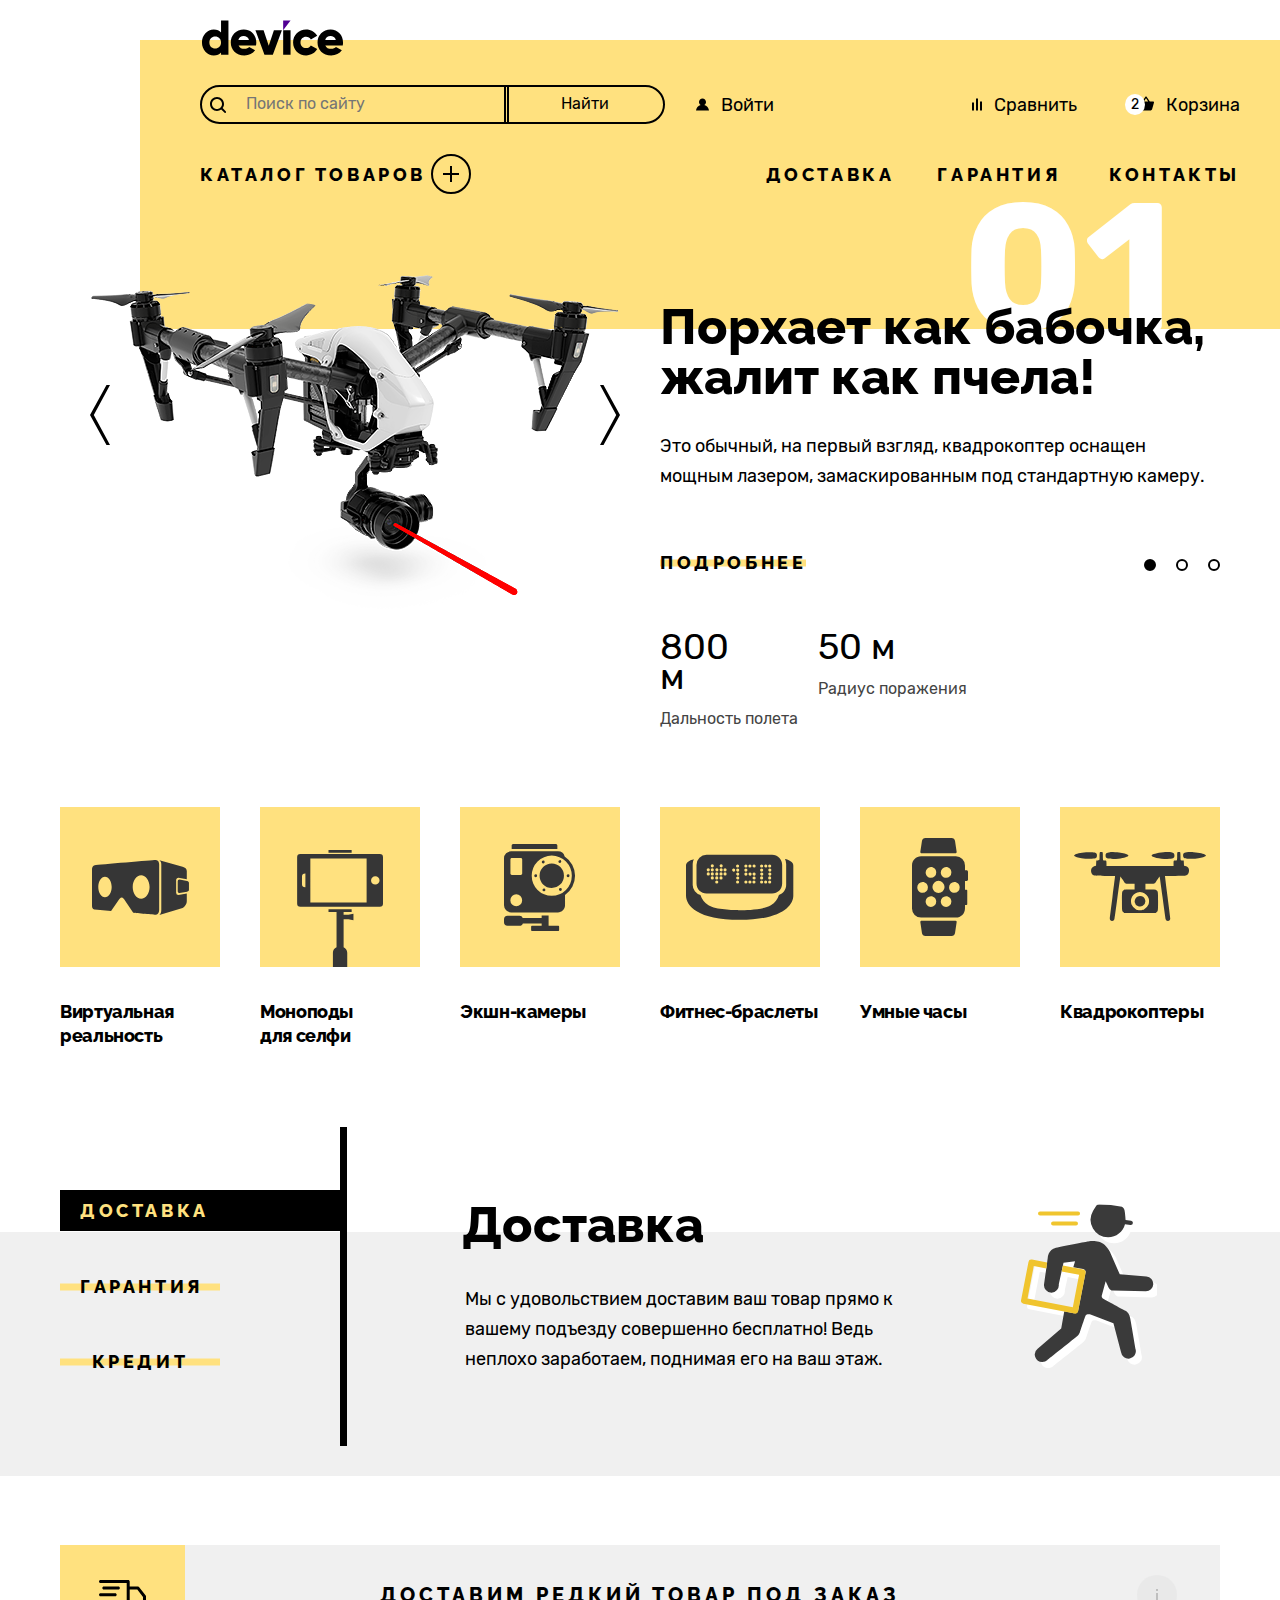
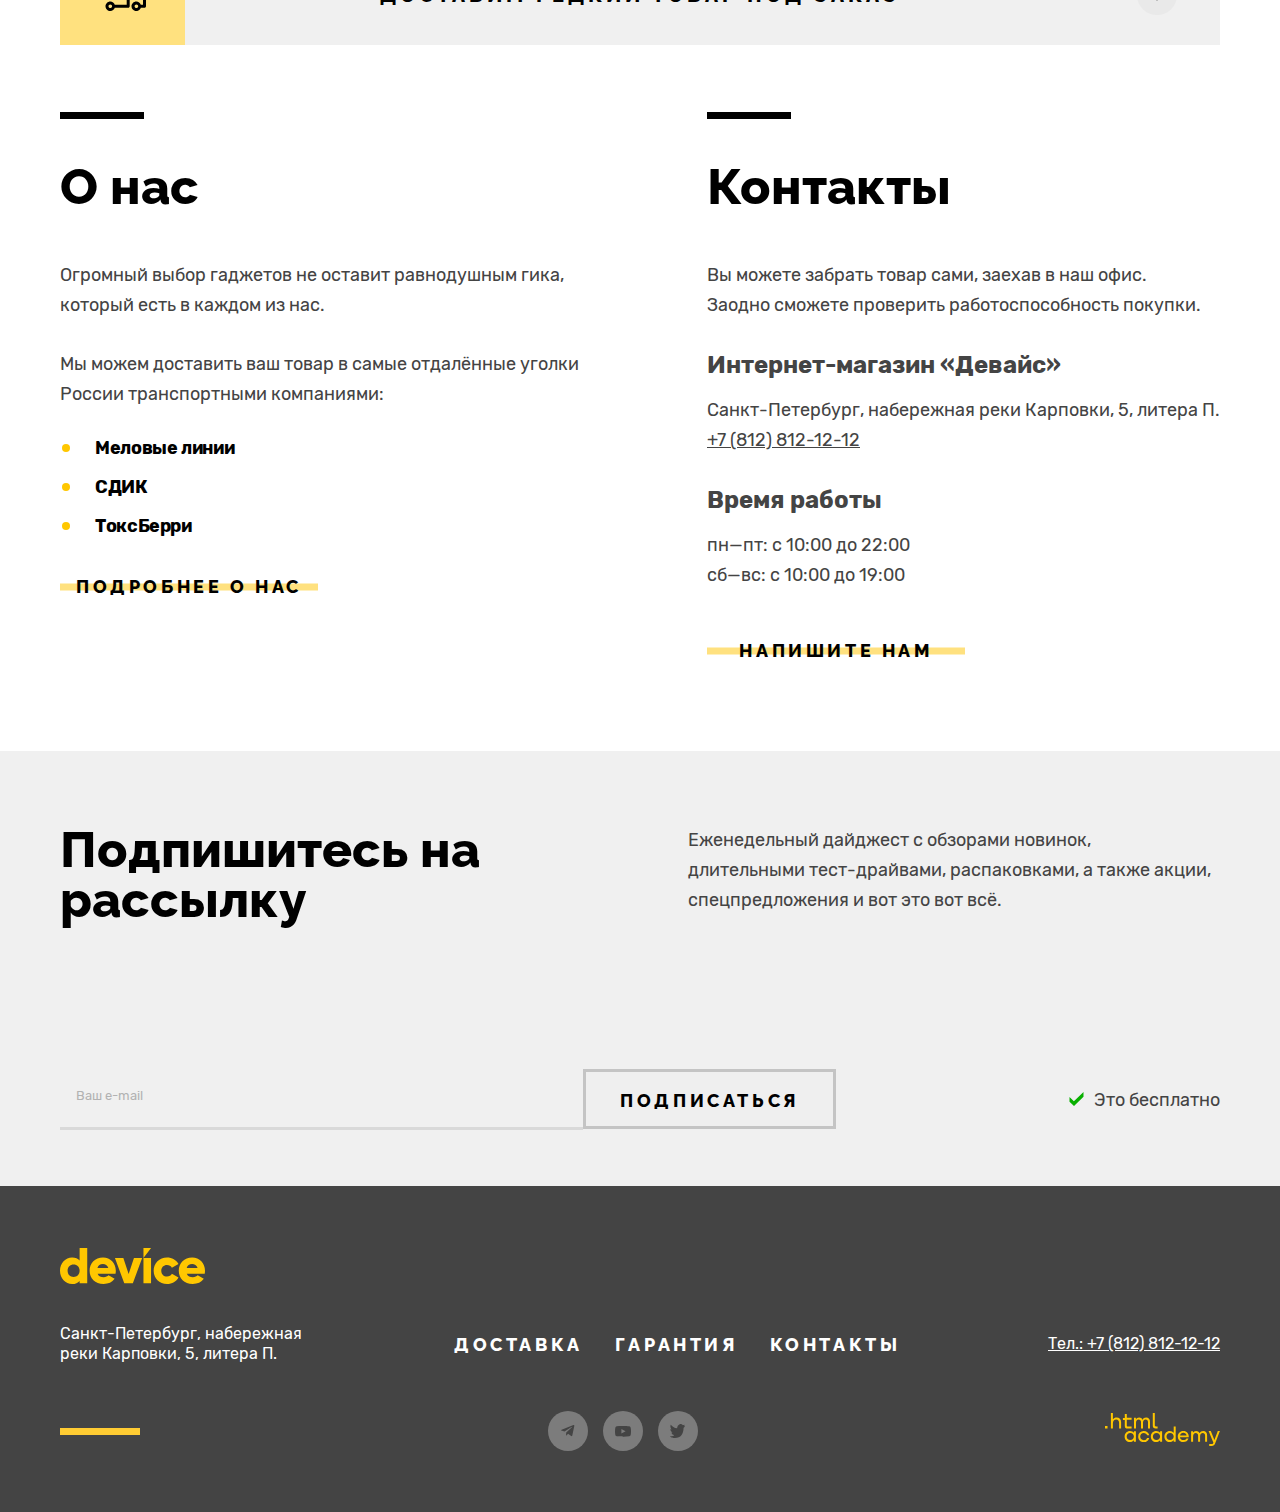
==== commit bb0d8940: "refactoring div input form" ====
--- a/index.html
+++ b/index.html
@@ -20,35 +20,33 @@
 
       <div class="container">
         <!--Лого-->
-        <div class="wrapper-focus">
-          <a class="link header-logo" href="index.html">
-
-            <img class="logo" src="./images/header/logo-header.svg" alt="Логотип Интернет-магазина «Девайс»."
-              width="145" height="36">
-          </a>
-        </div>
+
+        <a class="link header-logo" href="index.html">
+          <img class="logo" src="./images/header/logo-header.svg" alt="Логотип Интернет-магазина «Девайс»." width="145"
+            height="36">
+        </a>
+
         <!--Поиск и юзер бар -->
         <!--поиск-->
 
         <div class="header-tools">
 
           <div class="tools-right">
-
-            <form class="search-form" action="https://echo.htmlacademy.ru/" method="post">
-              <svg class="imput-search-ico" aria-hidden="true" focusable="false" width="16" height="17"
-                viewBox="0 0 16 17" fill="none" xmlns="http://www.w3.org/2000/svg">
-                <path
-                  d="m15.7 14.69-3.1-3.1c.9-1.2 1.4-2.6 1.4-4.2 0-3.9-3.1-7-7-7s-7 3.1-7 7 3.1 7 7 7c1.6 0 3-.5 4.2-1.4l3.1 3.1c.2.2.4.3.7.3.6 0 1-.4 1-1 0-.2-.1-.5-.3-.7ZM2 7.39c0-2.8 2.2-5 5-5s5 2.2 5 5-2.2 5-5 5-5-2.2-5-5Z"
-                  fill="CurrentColor" />
-              </svg>
-
-              <span class="visually-hidden">Поиск</span>
-              <input class="header-search-input " name="search" type="text" placeholder="Поиск по сайту">
-              <em class="focus-border-imput"></em>
-              <label>
-                <button class="search-btn" type="submit">Найти</button>
-                <em class="focus-border-btn"></em>
-              </label>
+            <div class="input-wrapper">
+              <form class="search-form" action="https://echo.htmlacademy.ru/" method="post">
+                <svg class="imput-search-ico" aria-hidden="true" focusable="false" width="16" height="17"
+                  viewBox="0 0 16 17" fill="none" xmlns="http://www.w3.org/2000/svg">
+                  <path
+                    d="m15.7 14.69-3.1-3.1c.9-1.2 1.4-2.6 1.4-4.2 0-3.9-3.1-7-7-7s-7 3.1-7 7 3.1 7 7 7c1.6 0 3-.5 4.2-1.4l3.1 3.1c.2.2.4.3.7.3.6 0 1-.4 1-1 0-.2-.1-.5-.3-.7ZM2 7.39c0-2.8 2.2-5 5-5s5 2.2 5 5-2.2 5-5 5-5-2.2-5-5Z"
+                    fill="CurrentColor" />
+                </svg>
+
+                <input class="header-search-input " name="search" type="text" placeholder="Поиск по сайту">
+            </div>
+            <div class="btn-wrapper">
+              <button class="search-btn" type="submit">Найти</button>
+
+            </div>
             </form>
 
             <div class="login-bar">
@@ -568,7 +566,7 @@
 
       <div class="footer-logo">
         <a class="link footer-logo-link" href="index.html">
-          <img class="logo footer-logo" src="./images/footer/logo-footer.svg" alt="Логотип Интернет-магазина «Девайс»."
+          <img class="logo logo-img" src="./images/footer/logo-footer.svg" alt="Логотип Интернет-магазина «Девайс»."
             width="145" height="36"></a>
       </div>
 
@@ -675,7 +673,7 @@
     </footer>
 
   </div>
-  </div>
+
 
   <div class="modal-conteiner">
     <div class="modal modal-delivery">
--- a/styles/styles.css
+++ b/styles/styles.css
@@ -36,11 +36,9 @@
   font-display: swap;
 }
 
-*,
-*::before,
-*::after {
+* {
   box-sizing: border-box;
-  line-height: 1px;
+  line-height: 1;
 }
 
 .visually-hidden {
@@ -88,16 +86,18 @@
   background: #444444;
 }
 
-.inner-container {
+.main-inner {
+  display: flex;
   width: 1440px;
   margin: 0 auto;
   background: #f0f0f0;
 }
 
-.product-conteiner {
-  width: 840px;
+.inner-conteiner {
+  max-width: 1160px;
+  width: 100%;
   margin: 0 auto;
-  background: #ffffff;
+  padding: 35px 0 50px 60px;
 }
 
 html {
@@ -193,7 +193,7 @@
   display: flex;
   width: 1440px;
   flex-direction: column;
-  padding-top: 40px;
+  margin-top: 40px;
 }
 
 .header .container {
@@ -202,13 +202,13 @@
   margin: 0 auto;
   padding: 0 60px;
   background-color: #ffe17f;
+  padding-bottom: 135px;
 }
 
 /* Header logo */
-
-.wrapper-focus {
-  display: flex;
-  margin: -20px 0 30px 0;
+.header-logo {
+  display: inline-block;
+  margin-top: -20px;
 }
 
 .header-logo:hover {
@@ -228,6 +228,7 @@
 .header-tools {
   display: flex;
   justify-content: space-between;
+  margin-top: 25px;
   margin-bottom: 30px;
   align-items: center;
 }
@@ -238,15 +239,15 @@
 
 /*tools right*/
 
-.search-form {
+.input-wrapper {
   position: relative;
-  margin-right: 53px;
 }
 
 .imput-search-ico {
   position: absolute;
-  top: 11px;
-  left: 16px;
+  left: 10px;
+  top: 50%;
+  transform: translateY(-50%);
 }
 
 .header-search-input {
@@ -264,19 +265,8 @@
   cursor: pointer;
 }
 
-.focus-border-imput {
-  position: absolute;
-  top: -7px;
-  left: -4px;
-  z-index: 1;
-  display: none;
-  width: 358px;
-  height: 48px;
-  border: 2px solid #af4fff;
-}
-
-.header-search-input:focus + .focus-border-imput {
-  display: block;
+.input-wrapper:focus {
+  outline: 2px solid #af4fff;
 }
 
 .header-search-input:focus:not(:-moz-placeholder-shown) {
@@ -294,6 +284,10 @@
 .header-search-input:disabled {
   opacity: 0.3;
   pointer-events: none;
+}
+
+.btn-wrapper {
+  margin-right: 25px;
 }
 
 .search-btn {
@@ -318,20 +312,8 @@
   color: #ffffff;
 }
 
-.focus-border-btn {
-  position: absolute;
-  top: -7px;
-  left: 355px;
-  z-index: 1;
-  display: none;
-  width: 160px;
-  height: 48px;
+.btn-wrapper:focus {
   border: 2px solid #af4fff;
-  cursor: pointer;
-}
-
-.search-btn:focus + .focus-border-btn {
-  display: block;
 }
 
 .search-btn:active {
@@ -706,12 +688,7 @@
 .header-bottom {
   display: flex;
   justify-content: space-between;
-  margin-bottom: 135px;
   align-items: center;
-}
-
-.header-bottom-catalog {
-  margin-bottom: 36px;
 }
 
 /*header catalog store*/
@@ -778,8 +755,8 @@
   color: #000000;
 }
 
-.header-catalog-store:focus > .focus-border-catalog-products {
-  display: block;
+.header-catalog-store:focus {
+  outline: solid 2px #af4fff;
 }
 
 .header-catalog-store:focus-visible > .focus-border-catalog-products {
@@ -1018,7 +995,7 @@
 
 .slider-number {
   position: absolute;
-  top: -54px;
+  top: -150px;
   right: 47px;
   font-style: normal;
   font-weight: 700;
@@ -1881,7 +1858,8 @@
   font-weight: 800;
   font-size: 50px;
   line-height: 50px;
-  margin: 0 200px 144px 0;
+  margin: 0;
+  margin-bottom: 144px;
 }
 
 .subscription-description {
@@ -1986,10 +1964,10 @@
 }
 
 .subscription-free {
-  position: relative;
+  display: flex;
   -ms-flex-item-align: center;
   -ms-grid-row-align: center;
-  align-self: center;
+  align-items: center;
   font-style: normal;
   font-weight: 400;
   color: #444444;
@@ -1998,10 +1976,8 @@
 }
 
 .subscription-free::before {
-  position: absolute;
   content: url("../images/main-page/subscription/check-mark-ico.svg");
-  top: -8px;
-  left: -30px;
+  margin-right: 10px;
 }
 
 /* Footer */
@@ -2013,6 +1989,7 @@
   flex-wrap: wrap;
   position: relative;
   padding-top: 62px;
+  padding-bottom: 61px;
 }
 
 /*logo*/
@@ -2166,7 +2143,6 @@
   width: 100%;
   margin: 0 auto;
   justify-content: space-between;
-  margin-bottom: 61px;
   align-items: center;
 }
 
@@ -2182,8 +2158,7 @@
 .footer-social-list {
   display: flex;
   justify-content: space-between;
-  max-width: 150px;
-  width: 100%;
+
   list-style: none;
   display: -webkit-box;
   display: -ms-flexbox;
@@ -2196,6 +2171,10 @@
   position: relative;
   display: block;
   width: 40px;
+}
+
+.footer-social-item:not(:last-child) {
+  margin-right: 15px;
 }
 
 .footer-social-link {
@@ -2268,38 +2247,50 @@
   margin-bottom: 30px;
 }
 
-.inner-header-title {
+.header-bottom-catalog {
+  margin-bottom: 23px;
+}
+
+/* Breadcrambs inner page */
+
+.inner-breadcrambs {
+  display: flex;
+  flex-direction: column;
+  max-height: 85px;
+  height: 100%;
+  justify-content: space-between;
+  margin-bottom: 35px;
+}
+
+.inner-title {
+  margin: 0;
+  padding: 0;
   font-family: "Raleway", sans-serif;
   font-style: normal;
   font-weight: 800;
   font-size: 50px;
-  line-height: 50px;
-  margin-left: 60px;
-  margin-bottom: 10px;
-}
-
-/* Breadcrambs inner page */
-
-.header-breadcrambs-list {
-  display: -webkit-box;
-  display: -ms-flexbox;
-  display: flex;
+  line-height: 19px;
+  color: #000000;
+}
+
+.breadcrambs-list {
+  display: flex;
+  justify-content: flex-start;
+  align-items: center;
   list-style: none;
   padding: 0;
   margin: 0;
-  margin-left: 58px;
-  margin-bottom: 26px;
-}
-
-.header-breadcrambs-item {
+}
+
+.breadcrambs-item {
   position: relative;
   margin-right: 38px;
 }
 
-.header-breadcrambs-item:not(:last-child):before {
+.breadcrambs-item:not(:last-child):before {
   content: "";
   position: absolute;
-  top: 13px;
+  top: 5px;
   right: -22px;
   width: 4px;
   height: 7px;
@@ -2329,6 +2320,13 @@
   opacity: 0.3;
 }
 
+/*products*/
+
+.products-wrapper {
+  display: flex;
+  justify-content: space-between;
+}
+
 /* Inner filtres */
 
 fieldset {
@@ -2336,12 +2334,15 @@
 }
 
 .catalog-filter {
-  margin-left: 60px;
-  margin-right: 28px;
-  padding-top: 15px;
+  display: flex;
+  flex-direction: column;
+  max-width: 320px;
+  width: 100%;
+  margin-top: 50px;
 }
 
 .catalog-filter-list {
+  position: relative;
   list-style: none;
 }
 
@@ -2353,13 +2354,14 @@
   line-height: 19px;
   letter-spacing: 0.2em;
   text-transform: uppercase;
+  padding: 0;
+  margin: 0;
 }
 
 .catalog-filter-range {
   padding: 0;
   margin: 0;
-  margin-top: 64px;
-  margin-bottom: 40px;
+  margin-bottom: 80px;
 }
 
 .filtres-range-title {
@@ -2368,7 +2370,7 @@
   font-weight: 700;
   line-height: 20px;
   letter-spacing: -0.02em;
-  margin-bottom: 29px;
+  margin-bottom: 30px;
 }
 
 /*range scale */
@@ -2396,10 +2398,10 @@
 .range-scale {
   position: relative;
   height: 2px;
-  margin-bottom: 10px;
   background-color: #dcdcdc;
   border-radius: 2px;
   width: 200px;
+  margin-bottom: 15px;
 }
 
 .range-bar {
@@ -2411,8 +2413,8 @@
 }
 
 .toggle-min {
-  top: -8px;
-  left: -10px;
+  top: -9px;
+  left: -3px;
 }
 
 .range-toggle {
@@ -2475,7 +2477,7 @@
 
 .range-label {
   position: absolute;
-  top: 0;
+  top: 13px;
   left: 0;
   color: rgba(0, 0, 0, 0.3);
 }
@@ -2497,8 +2499,26 @@
 /*chekbox and radio*/
 
 .catalog-filter-group {
-  padding: 0;
-  margin: 0;
+  position: relative;
+  padding: 0;
+  margin: 0;
+  margin-bottom: 48px;
+}
+.catalog-filter-radio {
+  position: relative;
+  padding: 0;
+  margin: 0;
+  margin-bottom: 48px;
+}
+
+.catalog-filter-radio:before {
+  content: "";
+  position: absolute;
+  top: -78px;
+  left: 0;
+  width: 200px;
+  height: 2px;
+  background-color: #000000;
 }
 
 .catalog-filter-list {
@@ -2511,11 +2531,11 @@
   font-weight: 700;
   line-height: 20px;
   letter-spacing: -0.02em;
+  margin-bottom: 20px;
+}
+
+.catalog-filter-item {
   margin-bottom: 18px;
-}
-
-.catalog-filter-item {
-  margin-bottom: 6px;
 }
 
 .catalog-filter-item:last-child {
@@ -2544,6 +2564,8 @@
   display: block;
   padding-left: 36px;
   font-size: 16px;
+  line-height: 19px;
+  color: #000000;
 }
 
 .control:hover {
@@ -2629,14 +2651,30 @@
 /* Sorting product */
 
 .catalog-sorting-box {
-  display: block;
+  display: flex;
+  align-items: center;
+  max-width: 1160px;
+  width: 100%;
   background: #f0f0f0;
-  padding: 5px 0 19px;
+  padding: 20px 0;
+}
+
+.filter-title-wrapper {
+  max-width: 260px;
+  width: 100%;
+}
+
+.select-wrapper {
+  display: flex;
+  justify-content: space-between;
+  align-items: center;
+  max-width: 900px;
+  width: 100%;
 }
 
 .sorting-up {
   display: inline-block;
-  width: 30px;
+  width: 27px;
   height: 20px;
   line-height: 20px;
   opacity: 0.2;
@@ -2651,8 +2689,8 @@
 
 .sorting-down {
   display: inline-block;
-  width: 24px;
-  height: 30px;
+  width: 27px;
+  height: 20px;
   line-height: 20px;
   opacity: 0.2;
   background-image: url("../images/catalog-page/sort-product-button.svg");
@@ -2688,28 +2726,25 @@
   font-size: 16px;
   letter-spacing: 0.2em;
   text-transform: uppercase;
-  margin-left: 42px;
-  margin-right: 44px;
 }
 
 .select-control {
   -webkit-box-sizing: border-box;
   box-sizing: border-box;
+  max-width: 140px;
+  width: 100%;
   font-family: "Rubik", sans-serif;
   font-style: normal;
   font-weight: 400;
   font-size: 18px;
   line-height: 30px;
-  margin-left: 199px;
-  margin-right: 143px;
-  padding-right: 47px;
   color: #000000;
   background: #f0f0f0;
   border: none;
   outline: none;
   background-image: url("../images/catalog-page/check-mark-select.svg");
   background-repeat: no-repeat;
-  background-position: right 22px center;
+  background-position: right 10px center;
   -webkit-appearance: none;
   -moz-appearance: none;
   appearance: none;
@@ -2734,10 +2769,16 @@
 /* Product catalog */
 
 .catalog-products {
-  display: -webkit-box;
-  display: -ms-flexbox;
-  display: flex;
-  margin-top: -72px;
+  display: flex;
+  flex-direction: column;
+  max-width: 1160px;
+  width: 100%;
+  margin: 0 auto;
+}
+.product-conteiner {
+  max-width: 840px;
+  width: 100%;
+  background: #ffffff;
 }
 
 .products-card-list {
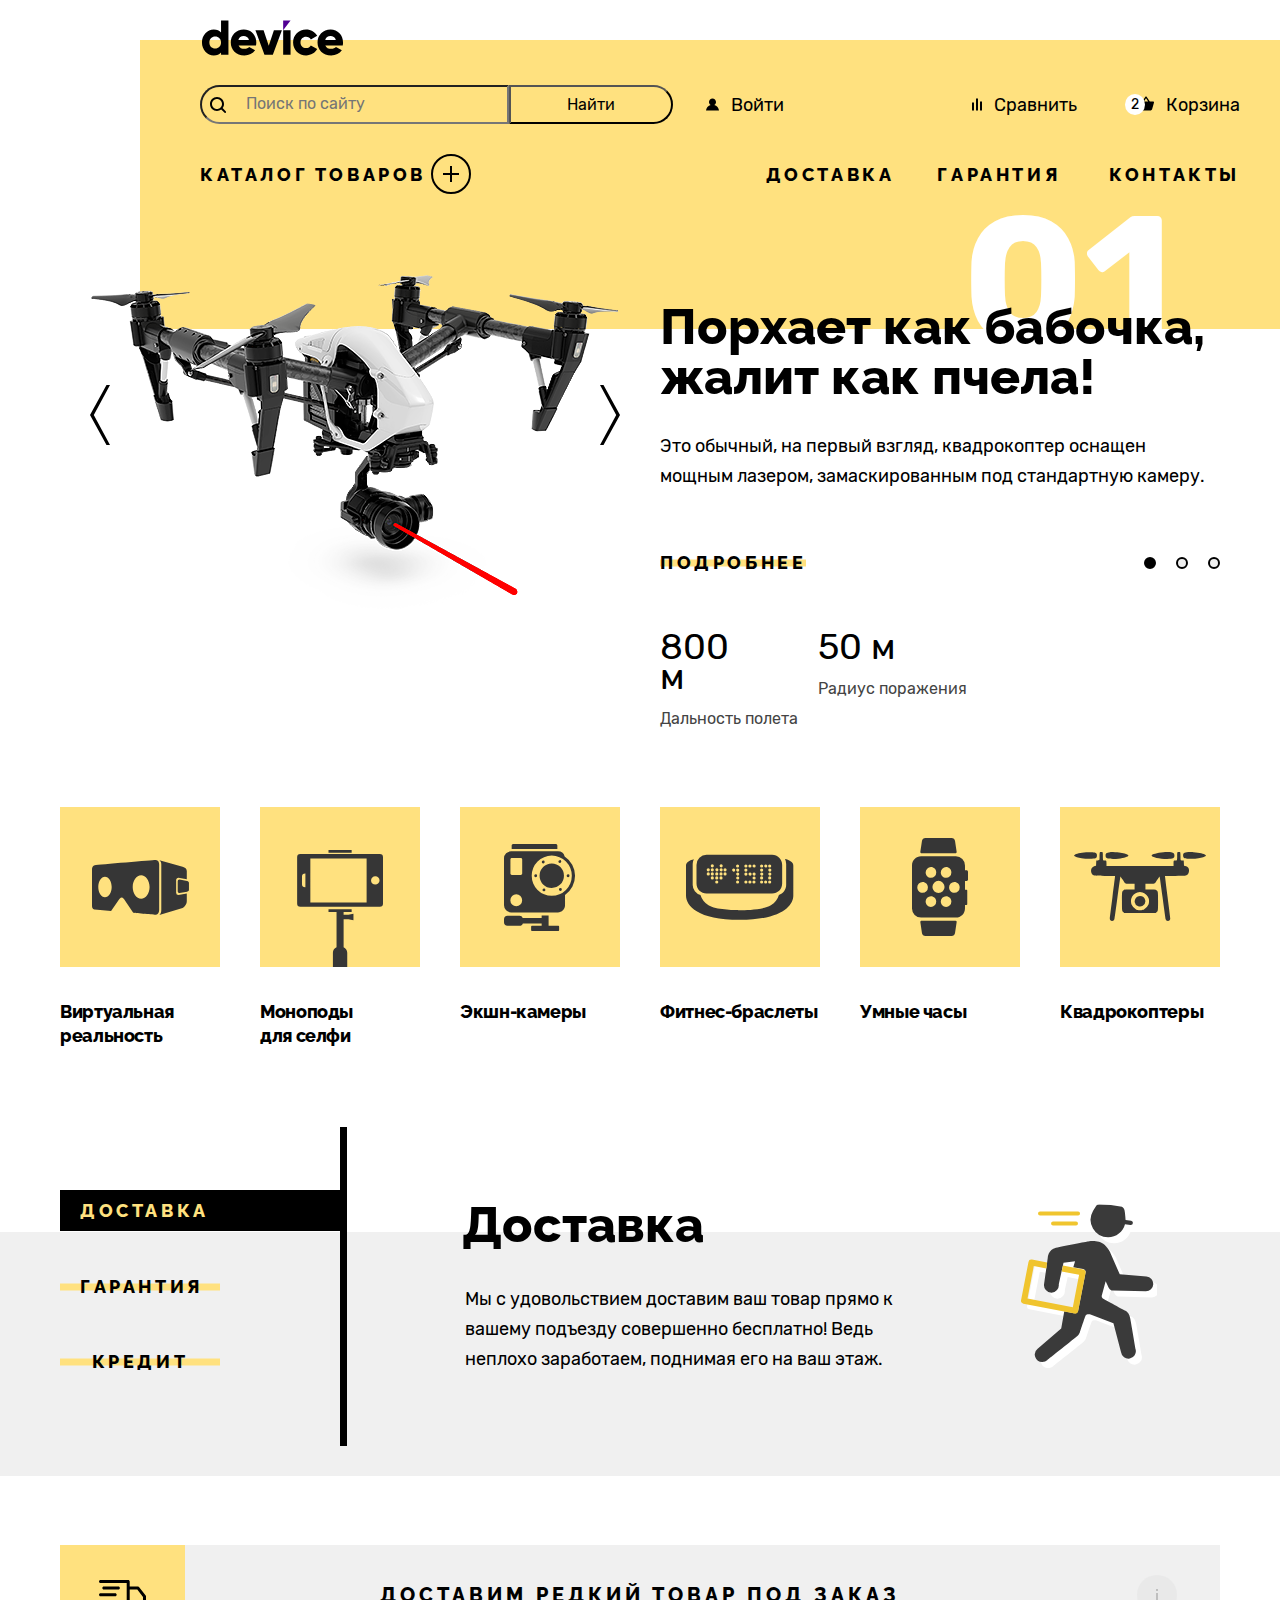
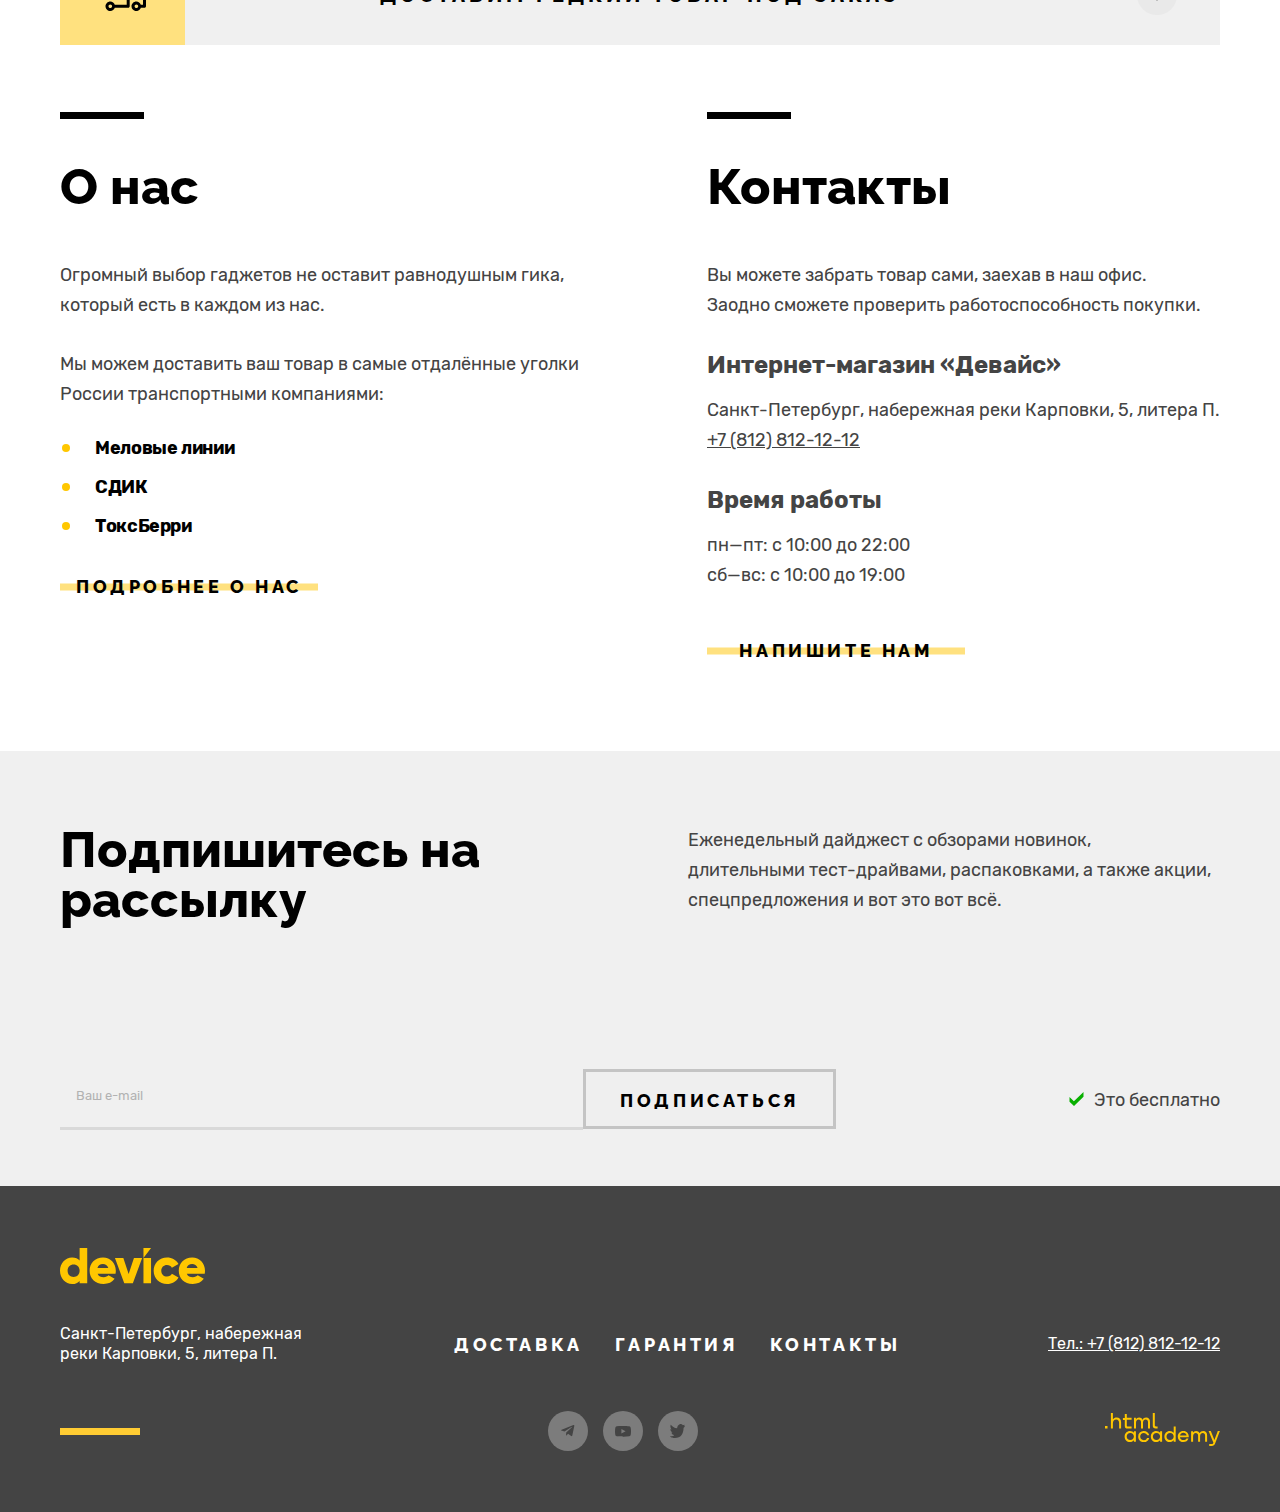
==== commit e977b5a6: "validator checking completed  index html" ====
--- a/index.html
+++ b/index.html
@@ -42,12 +42,13 @@
                 </svg>
 
                 <input class="header-search-input " name="search" type="text" placeholder="Поиск по сайту">
+              </form>
             </div>
             <div class="btn-wrapper">
               <button class="search-btn" type="submit">Найти</button>
 
             </div>
-            </form>
+
 
             <div class="login-bar">
               <div class="intries authorization ">
@@ -58,7 +59,7 @@
 
               <div class="user-logined ">
                 <a class="header-link user-name " href="#">Коля Петухов</a>
-                <button class="user-logout" type="button">Выйти</a>
+                <button class="user-logout" type="button">Выйти</button>
               </div>
             </div>
           </div>
@@ -181,7 +182,7 @@
             </ul>
           </div>
         </div>
-
+      </div>
 
     </header>
   </div>
@@ -617,7 +618,7 @@
 
       <!--нижняя полка подвала-->
 
-      <section class="footer-bottom">
+      <div class="footer-bottom">
 
 
 
@@ -669,7 +670,7 @@
             </svg>
           </a>
         </div>
-      </section>
+      </div>
     </footer>
 
   </div>
--- a/styles/styles.css
+++ b/styles/styles.css
@@ -260,21 +260,13 @@
   padding: 7px 0 8px 44px;
   width: 309px;
   background: transparent;
-  border: 2px solid #000000;
   border-radius: 50px 0px 0px 50px;
   cursor: pointer;
-}
-
-.input-wrapper:focus {
-  outline: 2px solid #af4fff;
-}
-
-.header-search-input:focus:not(:-moz-placeholder-shown) {
-  color: #000000;
-}
-
-.header-search-input:focus:not(:-ms-input-placeholder) {
-  color: #000000;
+  outline: none;
+}
+
+.input-wrapper:focus-within {
+  outline: 2px solid #af4fff;
 }
 
 .header-search-input:focus:not(:placeholder-shown) {
@@ -287,24 +279,20 @@
 }
 
 .btn-wrapper {
-  margin-right: 25px;
+  display: flex;
 }
 
 .search-btn {
-  -webkit-box-sizing: border-box;
-  box-sizing: border-box;
   font-family: "Rubik", sans-serif;
   font-style: normal;
   font-weight: 400;
   font-size: 16px;
   line-height: 20px;
-  padding: 7px 0px 8px;
-  margin-left: -5px;
-  min-width: 161px;
   background: transparent;
-  border: 2px solid #000000;
   border-radius: 0px 50px 50px 0px;
   cursor: pointer;
+  outline: none;
+  padding: 0 56px;
 }
 
 .search-btn:hover {
@@ -312,7 +300,7 @@
   color: #ffffff;
 }
 
-.btn-wrapper:focus {
+.btn-wrapper:focus-within {
   border: 2px solid #af4fff;
 }
 
@@ -330,6 +318,7 @@
 .login-bar {
   display: flex;
   align-items: center;
+  margin-left: 27px;
 }
 
 /*intries */
@@ -995,7 +984,7 @@
 
 .slider-number {
   position: absolute;
-  top: -150px;
+  top: -137px;
   right: 47px;
   font-style: normal;
   font-weight: 700;
@@ -1046,71 +1035,37 @@
 
 .slider-item-pagination {
   position: relative;
-  display: -webkit-box;
-  display: -ms-flexbox;
-  display: flex;
+  display: flex;
+  align-items: center;
+  justify-content: center;
   padding: 0;
   margin: 0;
 }
 
 .item-pagination-button {
-  padding: 0%;
-  margin: 0 auto;
+  display: flex;
   width: 12px;
   height: 12px;
-  background: #ffffff;
   border: 2px solid #000000;
   border-radius: 50%;
   cursor: pointer;
-}
-
-.pagination-button-one::after {
-  content: "";
-  position: absolute;
-  top: -25%;
-  left: -4%;
-  display: block;
-  width: 18px;
-  height: 18px;
-  border: 2px solid transparent;
-}
-
-.pagination-button-two::after {
-  content: "";
-  position: absolute;
-  left: 38%;
-  top: -18%;
-  display: block;
-  width: 18px;
-  height: 18px;
-  border: 2px solid transparent;
-}
-
-.pagination-button-three::after {
-  content: "";
-  position: absolute;
-  right: -4%;
-  top: -18%;
-  display: block;
-  width: 18px;
-  height: 18px;
-  border: 2px solid transparent;
+  padding: 0;
+}
+
+.item-pagination:not(:last-child) {
+  margin-right: 20px;
 }
 
 .item-pagination-button-current {
   background: #000000;
 }
 
-.item-pagination:not(:last-child) {
-  margin-right: 20px;
-}
-
 .item-pagination-button:hover {
   opacity: 0.6;
 }
 
-.item-pagination-button:focus::after {
-  border-color: #af4fff;
+.item-pagination:focus-within {
+  outline: solid 2px #af4fff;
 }
 
 .item-pagination-button:active {
@@ -1809,6 +1764,10 @@
   font-weight: 400;
   color: #444444;
   line-height: 30px;
+}
+
+.contacts-address-tel:focus {
+  outline: solid 2px #af4fff;
 }
 
 .contacts-schedule {
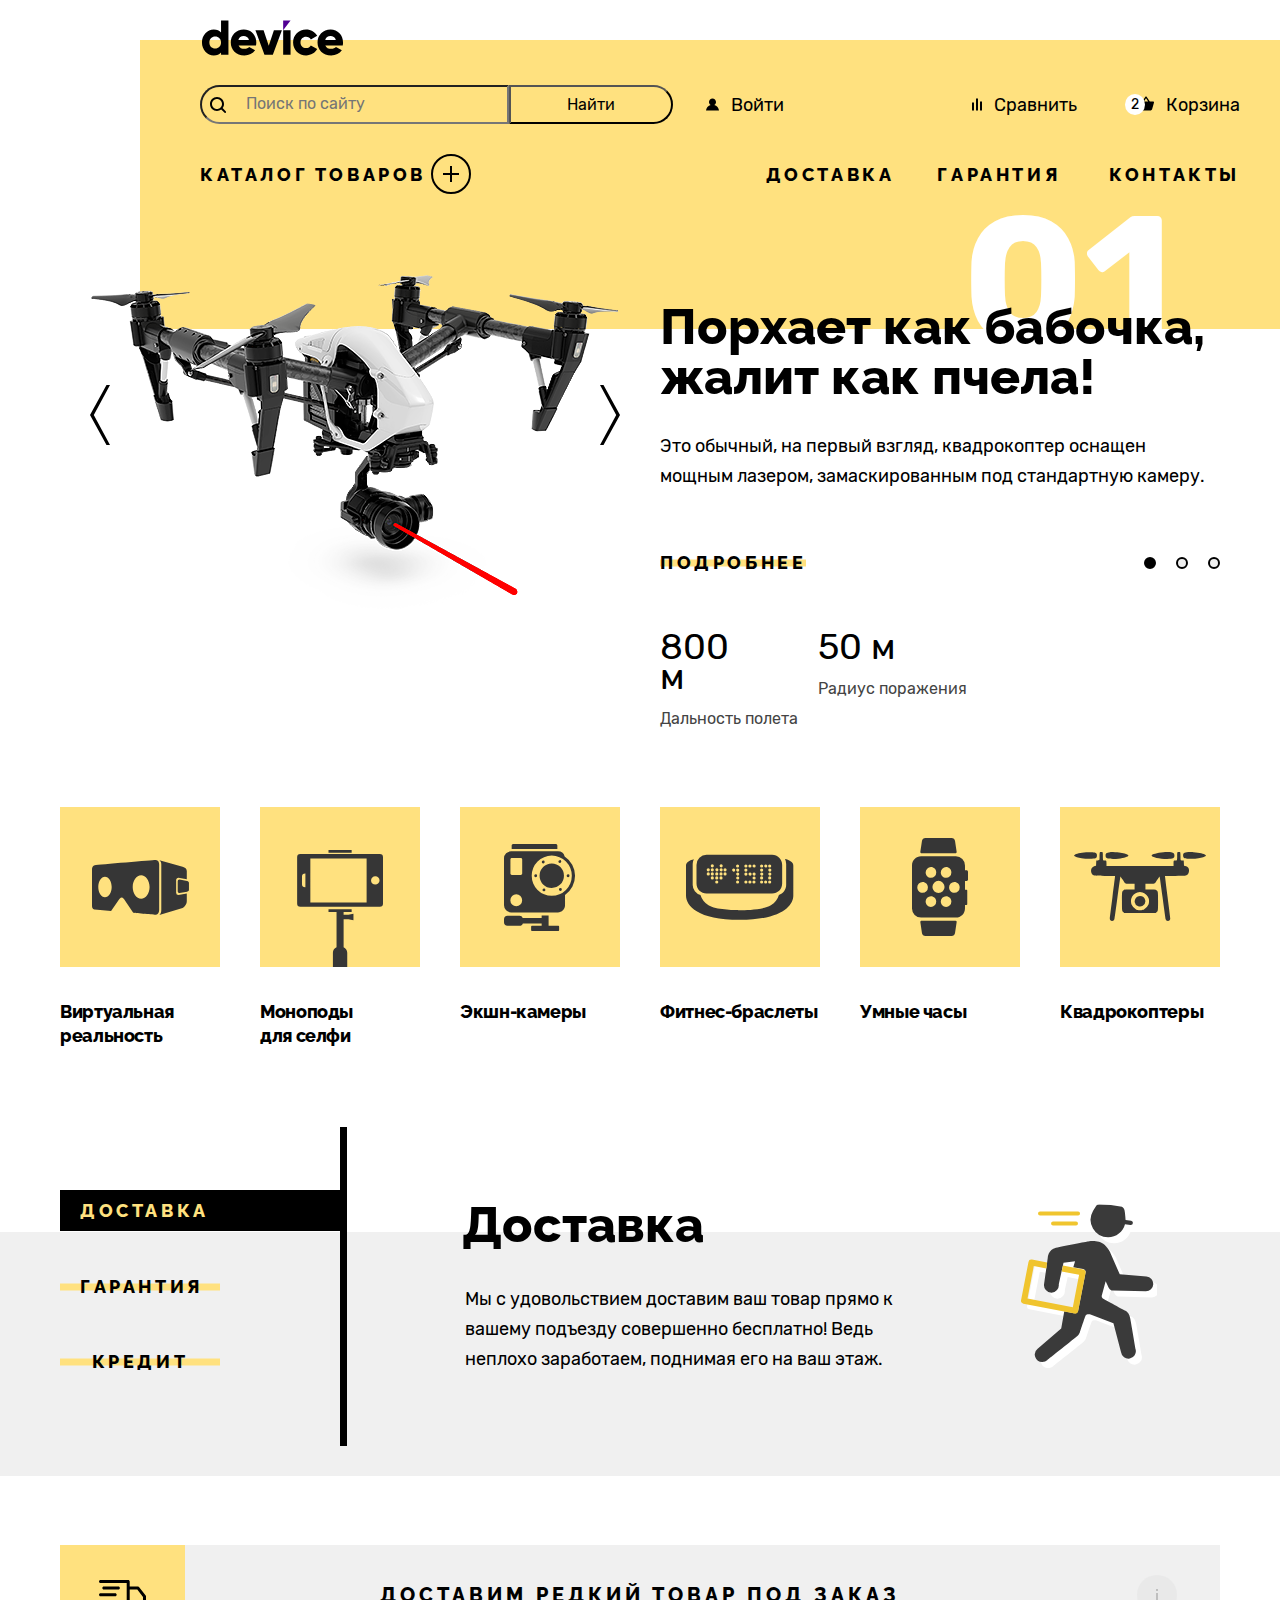
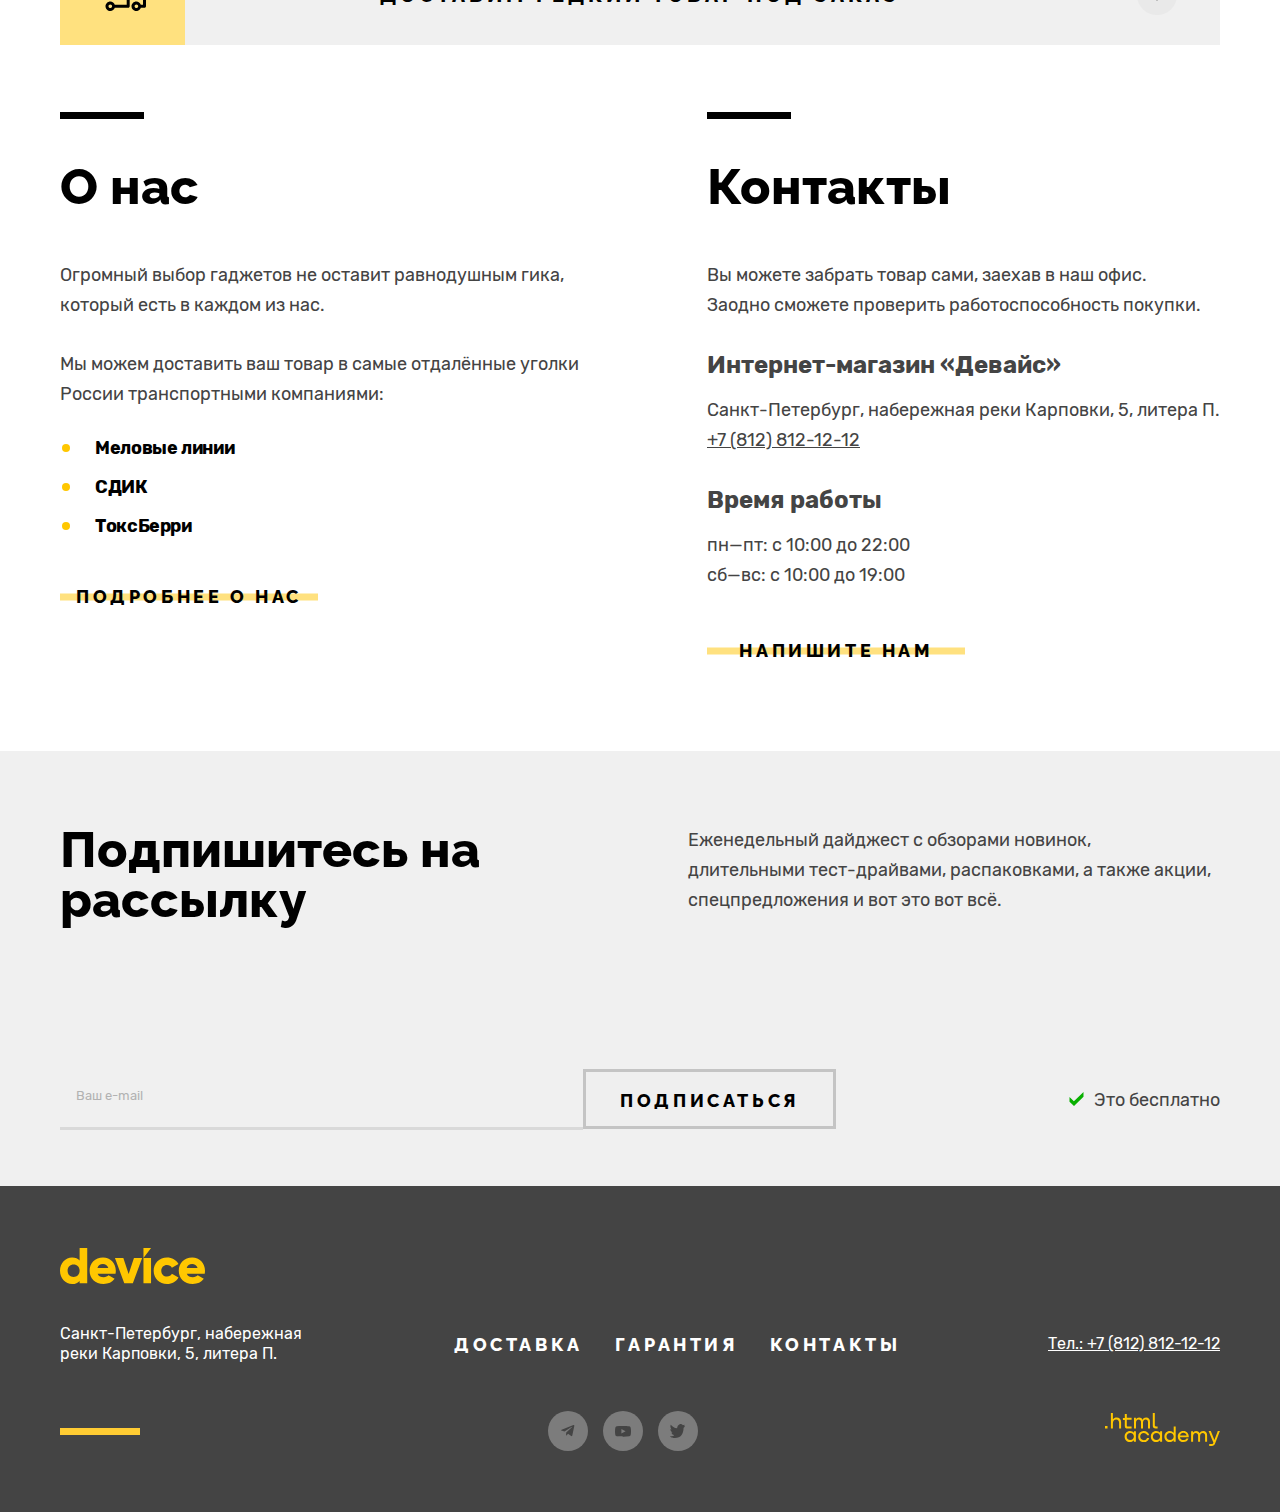
==== commit 4fc926e7: "margin and padding catalog content" ====
--- a/index.html
+++ b/index.html
@@ -32,8 +32,9 @@
         <div class="header-tools">
 
           <div class="tools-right">
-            <div class="input-wrapper">
-              <form class="search-form" action="https://echo.htmlacademy.ru/" method="post">
+
+            <form class="search-form" action="https://echo.htmlacademy.ru/" method="post">
+              <div class="input-wrapper">
                 <svg class="imput-search-ico" aria-hidden="true" focusable="false" width="16" height="17"
                   viewBox="0 0 16 17" fill="none" xmlns="http://www.w3.org/2000/svg">
                   <path
@@ -42,12 +43,13 @@
                 </svg>
 
                 <input class="header-search-input " name="search" type="text" placeholder="Поиск по сайту">
-              </form>
-            </div>
-            <div class="btn-wrapper">
-              <button class="search-btn" type="submit">Найти</button>
-
-            </div>
+              </div>
+              <div class="focus-btn-wrapper">
+                <button class="search-btn" type="submit">Найти</button>
+              </div>
+            </form>
+
+
 
 
             <div class="login-bar">
@@ -565,11 +567,11 @@
 
       <!--Лого подвала-->
 
-      <div class="footer-logo">
-        <a class="link footer-logo-link" href="index.html">
-          <img class="logo logo-img" src="./images/footer/logo-footer.svg" alt="Логотип Интернет-магазина «Девайс»."
-            width="145" height="36"></a>
-      </div>
+
+      <a class="link footer-logo-link" href="index.html">
+        <img class="logo logo-img" src="./images/footer/logo-footer.svg" alt="Логотип Интернет-магазина «Девайс»."
+          width="145" height="36"></a>
+
 
       <!--Средняя полка подвала-->
 
--- a/styles/styles.css
+++ b/styles/styles.css
@@ -87,17 +87,15 @@
 }
 
 .main-inner {
-  display: flex;
   width: 1440px;
   margin: 0 auto;
+  margin-top: 35px;
+}
+
+.inner-conteiner {
+  margin: 0 auto;
+
   background: #f0f0f0;
-}
-
-.inner-conteiner {
-  max-width: 1160px;
-  width: 100%;
-  margin: 0 auto;
-  padding: 35px 0 50px 60px;
 }
 
 html {
@@ -204,6 +202,13 @@
   background-color: #ffe17f;
   padding-bottom: 135px;
 }
+.header .container-catalog {
+  max-width: 1160px;
+  width: 100%;
+  margin: 0 auto;
+  padding: 0 60px 23px;
+  background-color: #ffe17f;
+}
 
 /* Header logo */
 .header-logo {
@@ -233,14 +238,21 @@
   align-items: center;
 }
 
+/*tools right*/
+
 .tools-right {
   display: flex;
 }
 
-/*tools right*/
+.search-form {
+  display: flex;
+}
 
 .input-wrapper {
+  display: flex;
   position: relative;
+  max-width: 517px;
+  width: 100%;
 }
 
 .imput-search-ico {
@@ -278,10 +290,6 @@
   pointer-events: none;
 }
 
-.btn-wrapper {
-  display: flex;
-}
-
 .search-btn {
   font-family: "Rubik", sans-serif;
   font-style: normal;
@@ -299,9 +307,12 @@
   background-color: #000000;
   color: #ffffff;
 }
-
-.btn-wrapper:focus-within {
-  border: 2px solid #af4fff;
+.focus-btn-wrapper {
+  display: flex;
+}
+
+.focus-btn-wrapper:focus-within {
+  outline: solid 2px #af4fff;
 }
 
 .search-btn:active {
@@ -1710,6 +1721,7 @@
   padding: 0;
   margin: 0;
   list-style-type: none;
+  margin-bottom: 40px;
 }
 
 .delivery-company-item {
@@ -1719,7 +1731,10 @@
   line-height: 20px;
   letter-spacing: -0.02em;
   margin-left: 35px;
-  margin-bottom: 19px;
+}
+
+.delivery-company-item:not(:last-child) {
+  padding-bottom: 19px;
 }
 
 .delivery-company-item::before {
@@ -1731,10 +1746,6 @@
   height: 8px;
   background-color: #ffc700;
   border-radius: 50%;
-}
-
-.delivery-company-item:last-child {
-  margin-bottom: 30px;
 }
 
 .contacts h3 {
@@ -1953,13 +1964,9 @@
 
 /*logo*/
 
-.footer-logo {
-  display: flex;
+.footer-logo-link {
+  display: inline-block;
   margin-bottom: 36px;
-}
-
-.footer-logo-link {
-  display: block;
 }
 
 .footer-logo-link:hover {
@@ -2215,13 +2222,18 @@
 .inner-breadcrambs {
   display: flex;
   flex-direction: column;
+  max-width: 1160px;
+  width: 100%;
+  margin: 0 auto;
   max-height: 85px;
   height: 100%;
   justify-content: space-between;
   margin-bottom: 35px;
+  padding: 0 60px;
 }
 
 .inner-title {
+  display: flex;
   margin: 0;
   padding: 0;
   font-family: "Raleway", sans-serif;
@@ -2230,6 +2242,7 @@
   font-size: 50px;
   line-height: 19px;
   color: #000000;
+  margin-bottom: 16px;
 }
 
 .breadcrambs-list {
@@ -2298,6 +2311,7 @@
   max-width: 320px;
   width: 100%;
   margin-top: 50px;
+  padding: 0 60px 0 20px;
 }
 
 .catalog-filter-list {
@@ -2432,11 +2446,12 @@
 
 .range-price {
   position: relative;
+  margin-left: 15px;
 }
 
 .range-label {
   position: absolute;
-  top: 13px;
+  top: 3px;
   left: 0;
   color: rgba(0, 0, 0, 0.3);
 }
@@ -2587,8 +2602,8 @@
 .control-input[type="radio"]:checked + .control-cheked::before {
   content: "";
   position: absolute;
-  top: 6px;
-  left: 6px;
+  top: 3px;
+  left: 4px;
   width: 8px;
   height: 8px;
   background-color: #000000;
@@ -2615,11 +2630,11 @@
   max-width: 1160px;
   width: 100%;
   background: #f0f0f0;
-  padding: 20px 0;
+  padding: 20px 0 20px 20px;
 }
 
 .filter-title-wrapper {
-  max-width: 260px;
+  max-width: 300px;
   width: 100%;
 }
 
@@ -2733,22 +2748,26 @@
   max-width: 1160px;
   width: 100%;
   margin: 0 auto;
-}
+  padding-left: 50px;
+}
+
 .product-conteiner {
   max-width: 840px;
   width: 100%;
   background: #ffffff;
+  padding: 70px 40px 78px;
 }
 
 .products-card-list {
   display: -webkit-box;
   display: -ms-flexbox;
   display: flex;
+  justify-content: space-between;
   -ms-flex-wrap: wrap;
   flex-wrap: wrap;
   list-style: none;
   padding: 0;
-  margin: 70px 0 -4px 40px;
+  margin-bottom: 62px;
 }
 
 .products-card {
@@ -2757,15 +2776,18 @@
   display: grid;
   -ms-grid-columns: 180px 180px;
   grid-template-columns: 180px 180px;
-  margin-right: 40px;
-  margin-bottom: 44px;
   width: 360px;
 }
 
-.products-card-new {
+.products-card-new::after {
   position: absolute;
   top: 27px;
   right: 27px;
+  content: url("../images/catalog-page/products/new-ico.svg");
+}
+
+.products-card:not(:nth-child(3n)):not(:nth-child(4n)) {
+  margin-bottom: 44px;
 }
 
 .products-card-link {
@@ -2815,12 +2837,12 @@
   text-transform: uppercase;
   width: 760px;
   border: 3px solid #e5e5e5;
-  margin: 0 40px;
   padding: 18px 0;
   cursor: pointer;
   -webkit-transition: all 0.3s ease 0s;
   -o-transition: all 0.3s ease 0s;
   transition: all 0.3s ease 0s;
+  margin-bottom: 44px;
 }
 
 .product-show-more:hover {
@@ -2867,14 +2889,12 @@
   cursor: pointer;
 }
 
-.products-card-link:hover .products-card-more {
+.products-card:hover {
+  background-color: rgba(240, 240, 240, 0.8);
+}
+.products-card:hover .products-card-more {
   opacity: 1;
 }
-
-.products-card-link:hover .products-card-image {
-  opacity: 0.4;
-}
-
 .products-card-link:focus {
   outline: 2px solid #af4fff;
 }
@@ -2891,16 +2911,13 @@
 /* Pagination */
 
 .pagination-list {
-  display: -webkit-box;
-  display: -ms-flexbox;
-  display: flex;
-  -webkit-box-align: center;
-  -ms-flex-align: center;
+  display: flex;
+  justify-content: space-between;
   align-items: center;
   list-style: none;
   background: #ebebeb;
-  margin: 42px 40px 78px;
-  padding: 21px 0px;
+  padding: 0;
+  margin: 0;
 }
 
 .pagination-prev {
@@ -2913,9 +2930,11 @@
   text-transform: uppercase;
   text-decoration: none;
   color: inherit;
-  width: 128px;
-  padding: 24px 10px 26px 20px;
+  padding: 25px;
   text-align: center;
+  background-color: transparent;
+  border: none;
+  cursor: pointer;
 }
 
 .pagination-prev:hover {
@@ -2935,8 +2954,11 @@
   display: -ms-flexbox;
   display: flex;
   list-style: none;
-  margin: 0 160px;
-  padding: 0;
+  padding: 0;
+}
+
+.pagination-item {
+  display: flex;
 }
 
 .number-item-link {
@@ -2972,9 +2994,12 @@
   text-transform: uppercase;
   text-decoration: none;
   color: inherit;
-  width: 128px;
-  padding: 24px 10px 26px 10px;
+
+  padding: 25px;
   text-align: center;
+  background-color: transparent;
+  border: none;
+  cursor: pointer;
 }
 
 .pagination-next:hover {
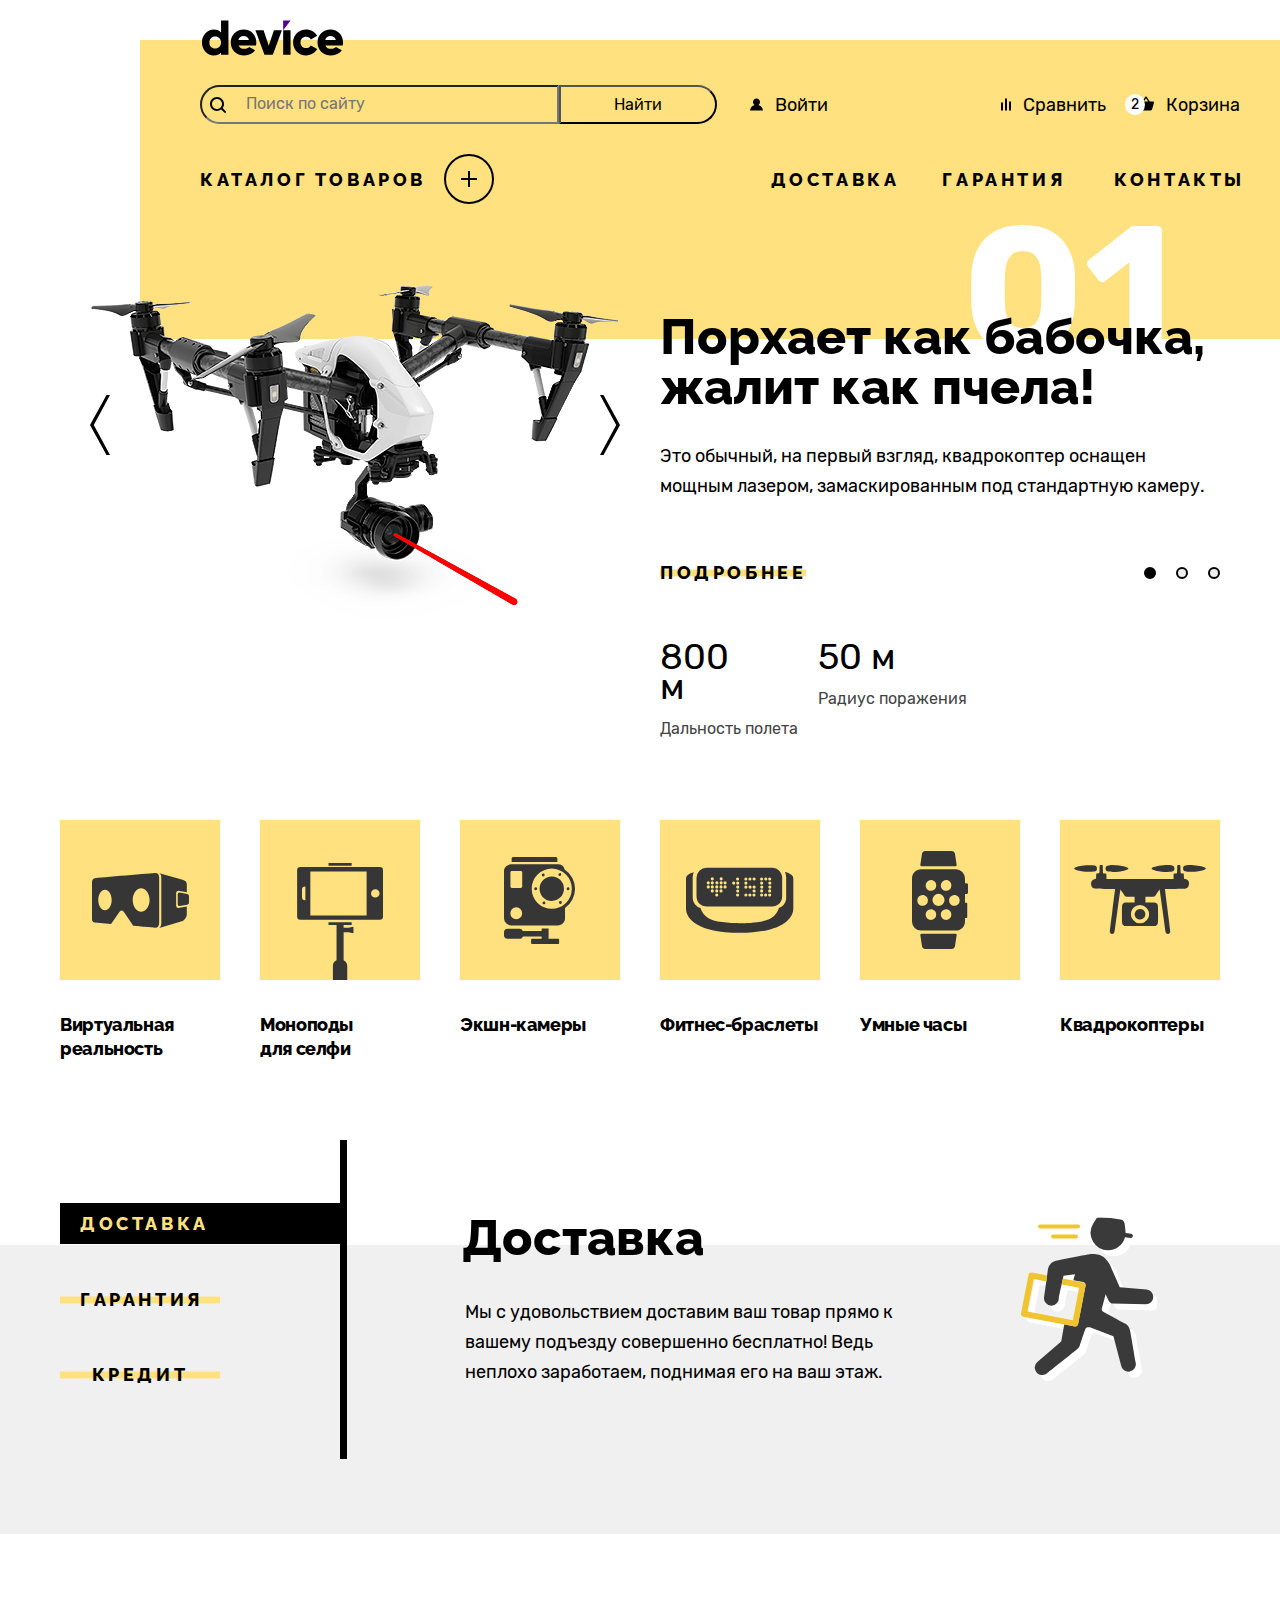
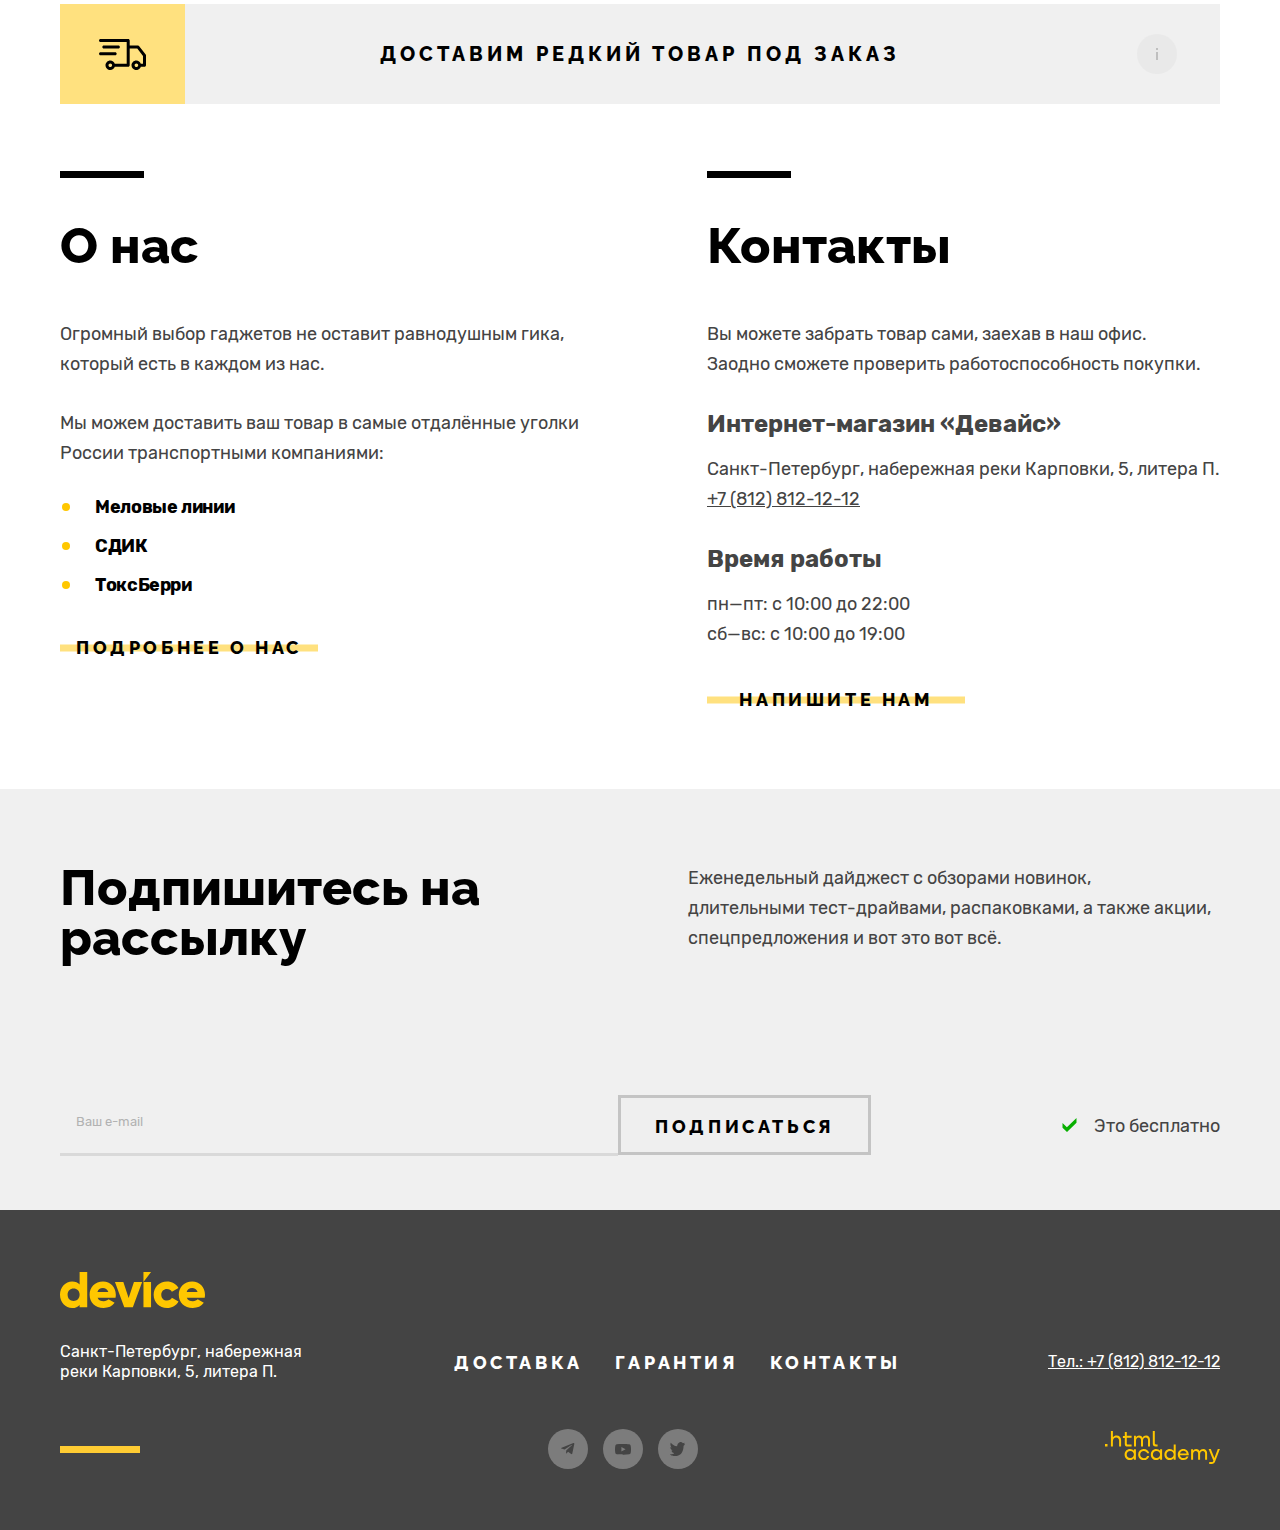
==== commit 2bdc13f2: "finish worck" ====
--- a/index.html
+++ b/index.html
@@ -6,12 +6,13 @@
   <title>интернет магазин Device - все элетронные гаджеты в одном месте по доступной цене!</title>
   <link rel="stylesheet" href="styles/styles.css">
   <link rel="icon" href="favicon.ico"><!-- 32×32 -->
-  <meta name="viewport" content="width=device-width, initial-scale=1.0">
+  <!-- <meta name="viewport" content="width=device-width, initial-scale=1.0"> -->
 </head>
 
 <body>
 
   <div class="header-container">
+
     <!--шапка-->
 
 
@@ -19,6 +20,7 @@
     <header class="header">
 
       <div class="container">
+
         <!--Лого-->
 
         <a class="link header-logo" href="index.html">
@@ -27,6 +29,7 @@
         </a>
 
         <!--Поиск и юзер бар -->
+
         <!--поиск-->
 
         <div class="header-tools">
@@ -123,6 +126,7 @@
         </div>
 
         <!--каталог товаров и навигация -->
+
         <!--каталог товаров-->
 
         <div class="header-bottom">
@@ -339,11 +343,13 @@
                   <span class="visually-hidden">Первый слайд.</span>
                 </button>
               </li>
+
               <li class="item-pagination">
                 <button class="item-pagination-button pagination-button-two">
                   <span class="visually-hidden">Второй слайд.</span>
                 </button>
               </li>
+
               <li class="item-pagination">
                 <button class="item-pagination-button pagination-button-three">
                   <span class="visually-hidden">Третий слайд.</span>
@@ -358,10 +364,12 @@
               <p class="slider-item-feature-value-stick">8,5 м</p>
               <p class="slider-item-feature-name-stick">длина палки</p>
             </div>
+
             <div class="center-feature">
               <p class="slider-item-feature-value-stick">5 кг</p>
               <p class="slider-item-feature-name-stick">Вес палки</p>
             </div>
+
             <div class="right-feature">
               <p class="slider-item-feature-value-stick">Карбон</p>
               <p class="slider-item-feature-name-stick">Материал</p>
@@ -372,6 +380,7 @@
         </div>
 
         <!--Кнопки переключения слайда-->
+
       </div>
 
       <div class="slider-controls">
@@ -396,26 +405,31 @@
               <span class="catalog-category-text">Виртуальная реальность</span>
             </a>
           </li>
+
           <li class="catalog-category-item ">
             <a class="catalog-category-link category-monopode" href="catalog.html">
               <span class="catalog-category-title">Моноподы<br> для селфи</span>
             </a>
           </li>
+
           <li class="catalog-category-item ">
             <a class="catalog-category-link category-cameras" href="#">
               <span class="catalog-category-title">Экшн-камеры</span>
             </a>
           </li>
+
           <li class="catalog-category-item ">
             <a class="catalog-category-link category-fitness" href="#">
               <span class="catalog-category-title">Фитнес-браслеты</span>
             </a>
           </li>
+
           <li class="catalog-category-item ">
             <a class="catalog-category-link category-watches" href="#">
               <span class="catalog-category-title">Умные часы</span>
             </a>
           </li>
+
           <li class="catalog-category-item ">
             <a class="catalog-category-link category-quadrocopters" href="#">
               <span class="catalog-category-title">Квадрокоптеры</span>
@@ -433,15 +447,18 @@
       <section class="servises">
         <h2 class="visually-hidden">Услуги.</h2>
         <dl class="servises-item-features">
+
           <dt>
             <a href="#" class="link item-feature-name item-feature-name-current">Доставка</a>
           </dt>
+
           <dd class="item-feature-value value-delivery">
             <span class="item-feature-value-title">Доставка</span>
             Мы с удовольствием доставим ваш товар прямо к вашему
             подъезду совершенно бесплатно! Ведь неплохо заработаем,
             поднимая его на ваш этаж.
           </dd>
+
           <dt>
             <a href="#" class="link yellow-button item-feature-name-garanty">Гарантия</a>
           </dt>
@@ -451,9 +468,11 @@
             дом — не переживайте, мы выдадим вам новый. Товар, не дом,
             конечно же.
           </dd>
+
           <dt>
             <a href="#" class="link yellow-button item-feature-name-credit">Кредит</a>
           </dt>
+
           <dd class="visually-hidden item-feature-value value-credit">
             <span class="visually-hidden item-feature-value-title">Кредит</span>
             Залезть в долговую яму стало проще! Кредитные консультанты
@@ -478,18 +497,22 @@
           Огромный выбор гаджетов не оставит равнодушным гика, который есть в
           каждом из нас.
         </p>
+
         <p class="about-description">
           Мы можем доставить ваш товар в самые отдалённые уголки России
           транспортными компаниями:
         </p>
+
         <ul class="delivery-company-list">
           <li class="delivery-company-item">Меловые линии</li>
           <li class="delivery-company-item">СДИК</li>
           <li class="delivery-company-item">ТоксБерри</li>
         </ul>
+
         <a class="link yellow-button about-button" href="#">
           Подробнее о нас
         </a>
+
       </section>
 
       <!--Контакты магазина -->
@@ -531,14 +554,19 @@
 
     <div class="container-background background-subscription">
       <section class="subscription">
+
         <div class="subscription-left">
+
           <h2 class="subscription-title">Подпишитесь на рассылку</h2>
-        </div>
+
+        </div>
+
         <div class="subscription-right">
           <p class="subscription-description">Еженедельный дайджест с обзорами новинок,<br>длительными
             тест-драйвами, распаковками, а также акции, спецпредложения и вот
             это вот всё.</p>
         </div>
+
         <div class="subscription-bottom">
           <form class="subscription-form" action="https://echo.htmlacademy.ru/" method="post">
 
@@ -547,12 +575,15 @@
               <input class="subscription-input" type="email" name="subscription-email" placeholder="Ваш e-mail"
                 required>
             </label>
+
             <button class="subscription-button" type="submit">Подписаться</button>
 
           </form>
 
           <p class="subscription-free">Это бесплатно</p>
-        </div>
+
+        </div>
+
       </section>
 
     </div>
@@ -580,6 +611,7 @@
         <h2 class="visually-hidden">Контакты</h2>
 
         <div class="footer-adress">
+
           <address class="footer-contacts-address">
             <p class="contacts-address-description">Санкт-Петербург, набережная реки Карповки, 5, литера
               П.
@@ -613,6 +645,7 @@
         </div>
 
         <!--телефон подвала-->
+
         <div class="footer-tel">
           <a class="footer-contacts-tel" href="tel:+78128121212">Тел.: +7 (812) 812-12-12</a>
         </div>
@@ -662,7 +695,6 @@
           </li>
         </ul>
 
-
         <div class="copyright">
           <a class="link copyright-link" href="https://htmlacademy.ru/">
             <svg width="115" height="33" viewBox="0 0 115 33" fill="none" xmlns="http://www.w3.org/2000/svg">
@@ -677,7 +709,6 @@
 
   </div>
 
-
   <div class="modal-conteiner">
     <div class="modal modal-delivery">
 
@@ -713,6 +744,7 @@
             <label class="quantity-needs-title lbel-ico">Количество:</label>
 
             <span class="tooltip">
+
               <button class="tooltip-toggle" type="button" aria-labelledby="tooltip-label">
                 <svg class="tooltip-ico" width="26" height="26" viewBox="0 0 26 26" fill="none"
                   xmlns="http://www.w3.org/2000/svg">
@@ -720,10 +752,12 @@
                   <path d="M14 7h-2v2h2V7ZM14 11h-2v8h2v-8Z" fill="#000" />
                 </svg>
               </button>
+
               <span class="tooltip-text" role="tooltip" id="tooltip-label">"Постараемся найти, сколько нужно. Привезем
                 сколько получится по требованиям к провозу багажа."
               </span>
             </span>
+
             <button class="quantity-button" type="button">
               <span class="button-minus"></span>
               <span class="visually-hidden">Убавить.</span>
--- a/styles/styles.css
+++ b/styles/styles.css
@@ -89,7 +89,7 @@
 .main-inner {
   width: 1440px;
   margin: 0 auto;
-  margin-top: 35px;
+  margin-top: 50px;
 }
 
 .inner-conteiner {
@@ -270,7 +270,7 @@
   line-height: 20px;
   color: #c6ae63;
   padding: 7px 0 8px 44px;
-  width: 309px;
+  width: 359px;
   background: transparent;
   border-radius: 50px 0px 0px 50px;
   cursor: pointer;
@@ -300,7 +300,7 @@
   border-radius: 0px 50px 50px 0px;
   cursor: pointer;
   outline: none;
-  padding: 0 56px;
+  padding: 0 53px;
 }
 
 .search-btn:hover {
@@ -363,7 +363,7 @@
   background-color: transparent;
   opacity: 0.4;
   cursor: pointer;
-  font-family: "Rubik";
+  font-family: "Rubik", sans-serif;
   font-style: normal;
   font-weight: 400;
   font-size: 18px;
@@ -395,7 +395,7 @@
 }
 
 .user-name {
-  margin-right: 27px;
+  margin-right: 18px;
 }
 
 .user-name::before {
@@ -449,8 +449,9 @@
 }
 
 .header-item {
-  margin-right: 61px;
-}
+  margin-right: 32px;
+}
+
 .header-item:last-child {
   margin-right: 0;
 }
@@ -696,7 +697,7 @@
 .header-catalog-store {
   display: flex;
   align-items: center;
-  max-width: 280px;
+  max-width: 300px;
   width: 100%;
   font-family: "Raleway", sans-serif;
   font-style: normal;
@@ -766,9 +767,9 @@
 .button-store {
   position: relative;
   border: 2px solid black;
-  width: 40px;
-  height: 40px;
-  margin-left: 5px;
+  width: 50px;
+  height: 50px;
+  margin-left: 18px;
   border-radius: 50%;
   background-color: transparent;
   -webkit-transition: opacity 0.2s ease-in;
@@ -882,6 +883,10 @@
   outline: none;
 }
 
+.navigation-contacts {
+  margin-right: -5px;
+}
+
 .navigation-contacts:hover {
   opacity: 0.6;
 }
@@ -939,7 +944,7 @@
   max-height: 560px;
   height: 100%;
   display: none;
-  margin-bottom: 70px;
+  margin-bottom: 73px;
 }
 
 /*slider two*/
@@ -1402,6 +1407,7 @@
   position: relative;
   padding: 0;
   margin: 0;
+  padding-bottom: 46px;
 }
 
 .servises-item-features::before {
@@ -1631,7 +1637,7 @@
   justify-content: space-between;
   color: #000000;
   background-color: #ffffff;
-  margin-bottom: 80px;
+  margin-bottom: 69px;
 }
 
 .about {
@@ -1721,7 +1727,7 @@
   padding: 0;
   margin: 0;
   list-style-type: none;
-  margin-bottom: 40px;
+  margin-bottom: 32px;
 }
 
 .delivery-company-item {
@@ -1785,7 +1791,7 @@
   padding: 0;
   margin: 0;
   list-style: none;
-  margin-bottom: 40px;
+  margin-bottom: 30px;
 }
 
 .contacts-schedule-item {
@@ -1799,7 +1805,7 @@
 
 .background-subscription {
   padding-top: 74px;
-  padding-bottom: 56px;
+  padding-bottom: 54px;
   margin-bottom: 0;
 }
 
@@ -1850,6 +1856,7 @@
   width: 100%;
   justify-content: space-between;
   align-content: center;
+  margin-top: -12px;
 }
 
 .subscription-form {
@@ -1859,7 +1866,7 @@
 .subscription-input {
   display: flex;
   padding: 0 20px 5px 16px;
-  width: 523px;
+  width: 558px;
   height: 61px;
   font-family: "Rubik", sans-serif;
   font-style: normal;
@@ -1947,7 +1954,7 @@
 
 .subscription-free::before {
   content: url("../images/main-page/subscription/check-mark-ico.svg");
-  margin-right: 10px;
+  margin-right: 17px;
 }
 
 /* Footer */
@@ -1966,7 +1973,7 @@
 
 .footer-logo-link {
   display: inline-block;
-  margin-bottom: 36px;
+  margin-bottom: 30px;
 }
 
 .footer-logo-link:hover {
@@ -2242,7 +2249,7 @@
   font-size: 50px;
   line-height: 19px;
   color: #000000;
-  margin-bottom: 16px;
+  margin-bottom: 32px;
 }
 
 .breadcrambs-list {
@@ -2310,8 +2317,8 @@
   flex-direction: column;
   max-width: 320px;
   width: 100%;
-  margin-top: 50px;
-  padding: 0 60px 0 20px;
+  margin-top: 45px;
+  padding: 0 50px 0 10px;
 }
 
 .catalog-filter-list {
@@ -2334,7 +2341,7 @@
 .catalog-filter-range {
   padding: 0;
   margin: 0;
-  margin-bottom: 80px;
+  margin-bottom: 44px;
 }
 
 .filtres-range-title {
@@ -2374,7 +2381,7 @@
   background-color: #dcdcdc;
   border-radius: 2px;
   width: 200px;
-  margin-bottom: 15px;
+  margin-bottom: 10px;
 }
 
 .range-bar {
@@ -2386,8 +2393,8 @@
 }
 
 .toggle-min {
-  top: -9px;
-  left: -3px;
+  top: -10px;
+  left: -10px;
 }
 
 .range-toggle {
@@ -2433,20 +2440,21 @@
 
 .toggle-max {
   top: -8px;
-  right: -10px;
+  right: -15px;
 }
 
 .range-input-number {
   display: -webkit-box;
   display: -ms-flexbox;
   display: flex;
-  gap: 15px;
-  margin-left: -16px;
+  max-width: 160px;
+  width: 100%;
+  justify-content: space-between;
+  margin: 0;
 }
 
 .range-price {
   position: relative;
-  margin-left: 15px;
 }
 
 .range-label {
@@ -2482,13 +2490,13 @@
   position: relative;
   padding: 0;
   margin: 0;
-  margin-bottom: 48px;
+  margin-bottom: 39px;
 }
 
 .catalog-filter-radio:before {
   content: "";
   position: absolute;
-  top: -78px;
+  top: -50px;
   left: 0;
   width: 200px;
   height: 2px;
@@ -2505,15 +2513,17 @@
   font-weight: 700;
   line-height: 20px;
   letter-spacing: -0.02em;
-  margin-bottom: 20px;
+  margin-bottom: 16px;
 }
 
 .catalog-filter-item {
+  display: flex;
   margin-bottom: 18px;
+  align-items: flex-end;
 }
 
 .catalog-filter-item:last-child {
-  margin-bottom: 37px;
+  margin-bottom: 4px;
 }
 
 .filter-button {
@@ -2630,7 +2640,7 @@
   max-width: 1160px;
   width: 100%;
   background: #f0f0f0;
-  padding: 20px 0 20px 20px;
+  padding: 20px 0 20px 10px;
 }
 
 .filter-title-wrapper {
@@ -2740,6 +2750,10 @@
   opacity: 0.3;
 }
 
+.togle-updown {
+  margin-right: 40px;
+}
+
 /* Product catalog */
 
 .catalog-products {
@@ -2755,7 +2769,7 @@
   max-width: 840px;
   width: 100%;
   background: #ffffff;
-  padding: 70px 40px 78px;
+  padding: 50px 40px 78px;
 }
 
 .products-card-list {
@@ -2767,7 +2781,7 @@
   flex-wrap: wrap;
   list-style: none;
   padding: 0;
-  margin-bottom: 62px;
+  margin-bottom: 43px;
 }
 
 .products-card {
@@ -2818,8 +2832,8 @@
 
 .products-card-price {
   grid-column: 2/-1;
-  margin-top: 32px;
-  margin-left: 30px;
+  margin-top: 34px;
+  margin-left: 38px;
   font-style: normal;
   font-weight: 400;
   font-size: 18px;
@@ -2842,7 +2856,7 @@
   -webkit-transition: all 0.3s ease 0s;
   -o-transition: all 0.3s ease 0s;
   transition: all 0.3s ease 0s;
-  margin-bottom: 44px;
+  margin-bottom: 40px;
 }
 
 .product-show-more:hover {
@@ -2862,7 +2876,7 @@
   position: absolute;
   bottom: 252px;
   left: 109px;
-  z-index: 2;
+
   display: block;
   font-family: "Raleway", sans-serif;
   font-size: 18px;
@@ -2875,6 +2889,7 @@
   background-color: transparent;
   cursor: pointer;
   opacity: 0;
+  z-index: 20;
 }
 
 .products-card-more::after {
@@ -2889,12 +2904,20 @@
   cursor: pointer;
 }
 
-.products-card:hover {
-  background-color: rgba(240, 240, 240, 0.8);
-}
+.products-card::before:hover {
+  content: "";
+  position: absolute;
+  top: 0;
+  left: 0;
+  right: 0;
+  bottom: 0;
+  background: rgba(240, 240, 240, 0.6);
+}
+
 .products-card:hover .products-card-more {
   opacity: 1;
 }
+
 .products-card-link:focus {
   outline: 2px solid #af4fff;
 }
@@ -3031,15 +3054,19 @@
 }
 
 .modal-container-open {
-  display: block;
+  display: flex;
 }
 
 .modal {
   position: relative;
-  margin: auto;
-  padding: 60px 70px 55px 70px;
+  box-sizing: border-box;
+  margin: 0 auto;
+  max-width: 920px;
+  width: 100%;
+  height: 568px;
   background-color: #ffffff;
   border: 10px solid #000000;
+  padding: 64px 71px;
 }
 
 .modal-close-button {
@@ -3072,7 +3099,7 @@
 
 .modal-title {
   margin: 0;
-  margin-bottom: 50px;
+  margin-bottom: 40px;
   font-family: "Raleway", sans-serif;
   font-style: normal;
   font-weight: 800;
@@ -3099,7 +3126,7 @@
   -ms-grid-column: 1;
   -ms-grid-column-span: 2;
   grid-column: 1/3;
-  margin-bottom: 37px;
+  margin-bottom: 40px;
 }
 
 .auth-title {
@@ -3116,7 +3143,7 @@
   margin-right: 40px;
   border: none;
   background-color: #f0f0f0;
-  width: 320px;
+  width: 360px;
   margin-top: 14px;
   padding: 20px;
   font-family: "Rubik", sans-serif;
@@ -3141,7 +3168,7 @@
   content: "";
   position: absolute;
   top: 53px;
-  left: 325px;
+  left: 324px;
   width: 15px;
   height: 20px;
   background-image: url("../images/modal/modal-lk.svg");
@@ -3150,7 +3177,7 @@
 }
 
 .auth-email {
-  width: 320px;
+  width: 359px;
   margin-top: 14px;
   padding: 20px;
   border: none;
@@ -3190,7 +3217,7 @@
   content: "";
   position: absolute;
   top: 53px;
-  right: -20px;
+  right: -19px;
   width: 15px;
   height: 20px;
   background-image: url("../images/modal/modal-mail.svg");
@@ -3209,14 +3236,12 @@
   grid-column: 1/3;
   -ms-grid-row: 2;
   grid-row: 2/2;
-  margin-bottom: 10px;
 }
 
 .needs {
-  width: 500px;
+  width: 540px;
   margin-top: 14px;
   padding: 20px;
-  margin-right: 40px;
   margin-bottom: 42px;
   border: none;
   background-color: #f0f0f0;
@@ -3240,7 +3265,7 @@
 }
 
 .quantity-needs-title {
-  width: 0;
+  width: 15px;
   font-family: "Rubik", sans-serif;
   font-style: normal;
   font-weight: 700;
@@ -3269,7 +3294,7 @@
   position: absolute;
   top: -2px;
   right: 0;
-  margin-right: 32px;
+  margin-right: 42px;
   cursor: pointer;
 }
 
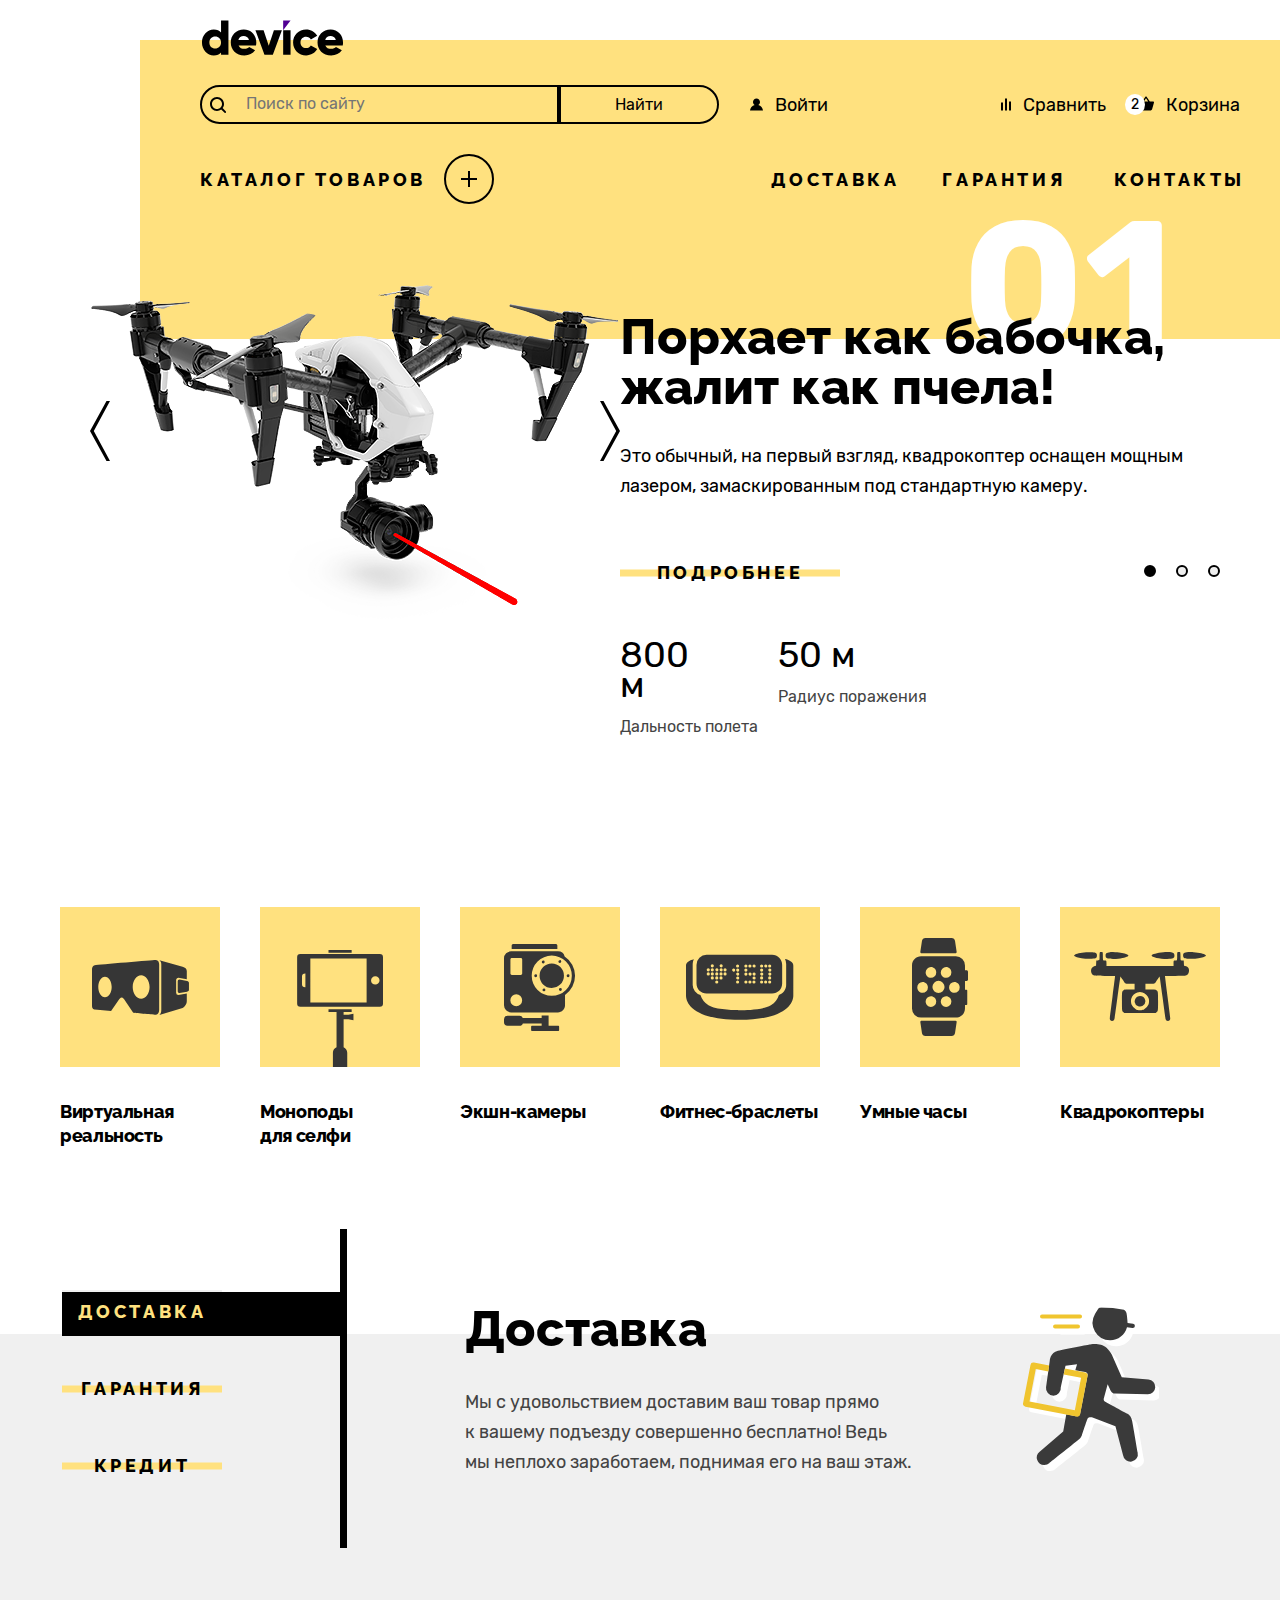
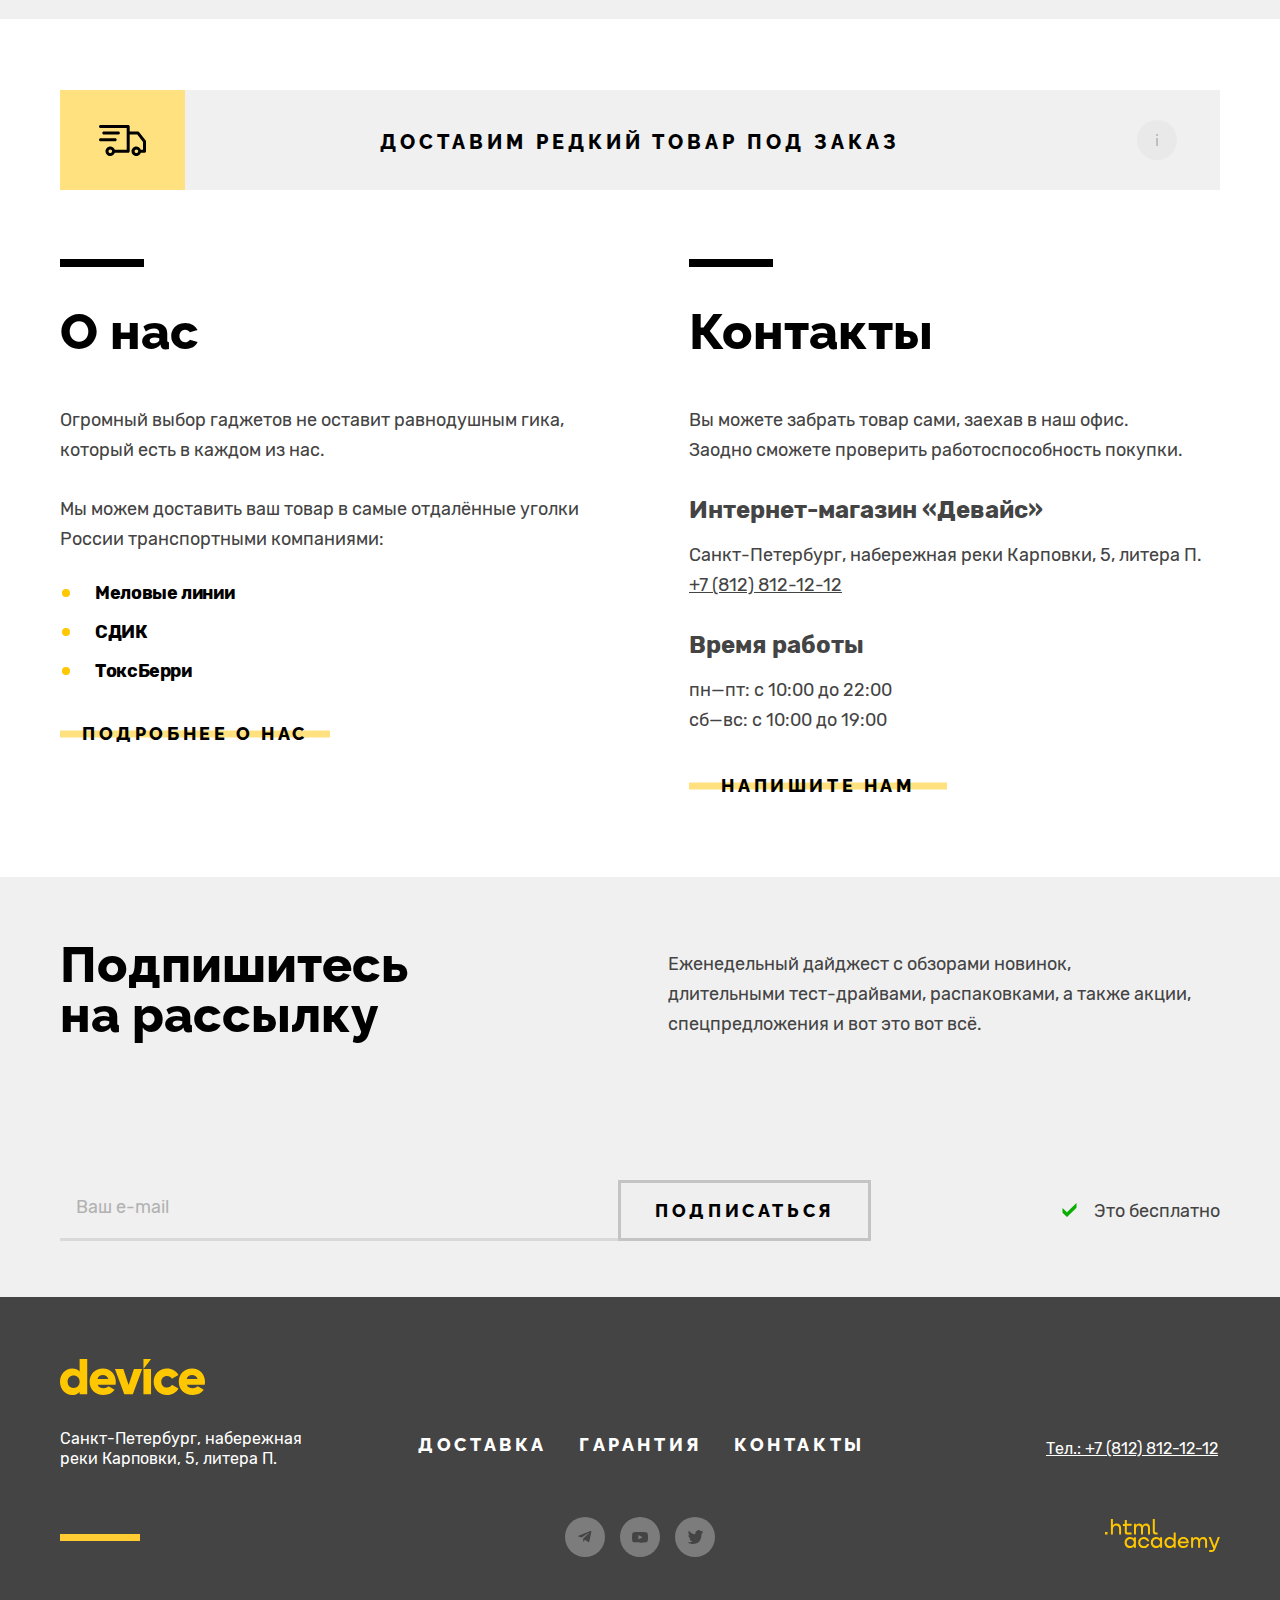
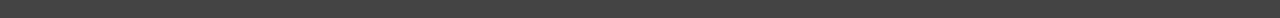
==== commit d29e10a0: "Merge pull request #2 from Mirthl/master" ====
--- a/index.html
+++ b/index.html
@@ -5,13 +5,14 @@
   <meta charset="UTF-8">
   <title>интернет магазин Device - все элетронные гаджеты в одном месте по доступной цене!</title>
   <link rel="stylesheet" href="styles/styles.css">
-  <link rel="icon" href="favicon.ico"><!-- 32×32 -->
-  <!-- <meta name="viewport" content="width=device-width, initial-scale=1.0"> -->
+  <link rel="icon" href="favicon.ico">
+  <link rel="icon" type="image/png" href="images/favicon.png"><!-- 32×32 -->
+  <meta name="viewport" content="width=device-width, initial-scale=1.0 shrink-to-fit=no">
 </head>
 
 <body>
 
-  <div class="header-container">
+  <div class=" header-container">
 
     <!--шапка-->
 
@@ -44,8 +45,7 @@
                     d="m15.7 14.69-3.1-3.1c.9-1.2 1.4-2.6 1.4-4.2 0-3.9-3.1-7-7-7s-7 3.1-7 7 3.1 7 7 7c1.6 0 3-.5 4.2-1.4l3.1 3.1c.2.2.4.3.7.3.6 0 1-.4 1-1 0-.2-.1-.5-.3-.7ZM2 7.39c0-2.8 2.2-5 5-5s5 2.2 5 5-2.2 5-5 5-5-2.2-5-5Z"
                     fill="CurrentColor" />
                 </svg>
-
-                <input class="header-search-input " name="search" type="text" placeholder="Поиск по сайту">
+                <input class="header-search-input " name="search" type="text" placeholder="Поиск по сайту" required>
               </div>
               <div class="focus-btn-wrapper">
                 <button class="search-btn" type="submit">Найти</button>
@@ -85,7 +85,7 @@
                 Корзина
               </a>
 
-              <div class="cart-container">
+              <div class="cart-container  ">
                 <ul class="cart-list">
                   <li class="cart-item">
                     <a class="cart-item-link">
@@ -136,8 +136,8 @@
           </a>
 
 
-          <div class="submenu">
-
+
+          <div class="submenu ">
             <div class="submenu-catalog">
               <ul class="submenu-list">
                 <li class="submenu-items">
@@ -305,9 +305,9 @@
             </ol>
           </div>
 
-          <div class="slider-item-features-braslet">
-            <p class="slider-item-feature-value-braslet">48 часов</p>
-            <p class="slider-item-feature-name-braslet">Без подзарядки</p>
+          <div class="slider-item-features-bracelet">
+            <p class="slider-item-feature-value-bracelet">48 часов</p>
+            <p class="slider-item-feature-name-bracelet">Без подзарядки</p>
           </div>
 
         </div>
@@ -446,40 +446,53 @@
 
       <section class="servises">
         <h2 class="visually-hidden">Услуги.</h2>
-        <dl class="servises-item-features">
-
-          <dt>
-            <a href="#" class="link item-feature-name item-feature-name-current">Доставка</a>
-          </dt>
-
-          <dd class="item-feature-value value-delivery">
-            <span class="item-feature-value-title">Доставка</span>
-            Мы с удовольствием доставим ваш товар прямо к вашему
-            подъезду совершенно бесплатно! Ведь неплохо заработаем,
-            поднимая его на ваш этаж.
-          </dd>
-
-          <dt>
-            <a href="#" class="link yellow-button item-feature-name-garanty">Гарантия</a>
-          </dt>
-          <dd class="visually-hidden item-feature-value value-garanty">
-            <span class="visually-hidden item-feature-value-title">Гарантия</span>
-            Если из-за возгорания купленного у нас товара у вас сгорит
-            дом — не переживайте, мы выдадим вам новый. Товар, не дом,
-            конечно же.
-          </dd>
-
-          <dt>
-            <a href="#" class="link yellow-button item-feature-name-credit">Кредит</a>
-          </dt>
-
-          <dd class="visually-hidden item-feature-value value-credit">
-            <span class="visually-hidden item-feature-value-title">Кредит</span>
-            Залезть в долговую яму стало проще! Кредитные консультанты
-            подберут для вас наиболее выгодные условия кредита. Выгодные
-            для банка, разумеется.
-          </dd>
-        </dl>
+        <ul class="servises-list">
+          <li class="servises-item">
+            <a href="#" class="link servises-btn servises-current">
+              <span class="btn-text">Доставка</span>
+            </a>
+          </li>
+          <li class="servises-item">
+            <a href="#" class="link servises-btn yellow-button">
+              <span class="btn-text">Гарантия</span>
+            </a>
+          </li>
+          <li class="servises-item">
+            <a href="#" class="link servises-btn yellow-button">
+              <span class="btn-text">Кредит</span>
+            </a>
+          </li>
+        </ul>
+
+        <ul class="servises-description-list">
+
+          <li class="servises-description current-servises">
+            <h2 class="description-title">Доставка</h2>
+            <p class="description-text">
+              Мы с удовольствием доставим ваш товар прямо <br>
+              к вашему подъезду совершенно бесплатно! Ведь <br>
+              мы неплохо заработаем, поднимая его на ваш этаж.
+            </p>
+          </li>
+
+          <li class="servises-description ">
+            <h2 class="description-title">Гарантия</h2>
+            <p class="slider_text">
+              Если из-за возгорания купленного у нас товара у вас сгорит дом —
+              не переживайте, мы выдадим вам новый. Товар, не дом, конечно же.
+            </p>
+          </li>
+
+          <li class="servises-description">
+            <h2 class="description-title">Кредит</h2>
+            <p class="description-text">
+              Залезть в долговую яму стало проще! Кредитные консультанты
+              подберут для вас наиболее выгодные <br>
+              условия кредита. Выгодные для банка, разумеется.
+            </p>
+          </li>
+        </ul>
+
       </section>
 
     </div>
@@ -697,7 +710,8 @@
 
         <div class="copyright">
           <a class="link copyright-link" href="https://htmlacademy.ru/">
-            <svg width="115" height="33" viewBox="0 0 115 33" fill="none" xmlns="http://www.w3.org/2000/svg">
+            <svg class="footer-logo-ico" aria-hidden="true" focusable="false" width="115" height="33"
+              viewBox="0 0 115 33" fill="none" xmlns="http://www.w3.org/2000/svg">
               <path
                 d="M0 12.9v2.6h2.5v-2.6H0ZM11.6 4.5c-1.6 0-2.8.7-3.6 1.7h-.1V0h-2v15.5h2v-5.3c0-2.1 1.3-3.6 3.3-3.6 1.8 0 2.9 1.4 2.9 3.2v5.7h2V9.4c.1-3-1.8-4.9-4.5-4.9ZM26.6 4.8h-4.8V1.1h-2v3.8h-1.9v2h1.9v6c0 1.7 1 2.7 2.7 2.7h4.1v-2h-3.7c-.7 0-1.1-.4-1.1-1.1V6.8h4.8v-2ZM41.1 4.6c-1.6 0-2.9.8-3.5 2.1h-.1c-.6-1.2-1.8-2.1-3.4-2.1-1.4 0-2.5.8-3.1 1.8h-.1V4.8H29v10.6h2V10c0-2 1-3.5 2.6-3.5 1.5 0 2.4 1 2.4 2.6v6.3h2V9.8c0-2.4 1.4-3.3 2.6-3.3 1.5 0 2.4 1 2.4 2.6v6.3h2V8.9c.1-2.5-1.4-4.3-3.9-4.3ZM47.8 12.7c0 1.7 1 2.7 2.8 2.7h2v-2h-1.7c-.7 0-1.1-.4-1.1-1.1V0h-2v12.7ZM28.9 19.7c-.9-1.1-2.2-1.8-3.9-1.8-3.1 0-5.4 2.3-5.4 5.6s2.3 5.6 5.4 5.6c1.8 0 3-.8 3.8-1.9h.1v1.6h2V18.2h-2v1.5Zm-3.6 7.4c-2.2 0-3.6-1.6-3.6-3.6s1.4-3.6 3.6-3.6 3.6 1.6 3.6 3.6c0 1.9-1.4 3.6-3.6 3.6ZM44.2 22c-.5-2.4-2.6-4.1-5.4-4.1a5.4 5.4 0 0 0-5.6 5.6c0 3.1 2.2 5.6 5.6 5.6 2.8 0 4.9-1.8 5.4-4.2h-2.1a3.4 3.4 0 0 1-3.3 2.3c-2.2 0-3.6-1.6-3.6-3.6s1.4-3.6 3.6-3.6c1.6 0 2.8 1 3.3 2.2h2.1V22ZM55.1 19.7c-.9-1.1-2.2-1.8-3.9-1.8-3.1 0-5.4 2.3-5.4 5.6s2.3 5.6 5.4 5.6c1.8 0 3-.8 3.8-1.9h.1v1.6h2V18.2h-2v1.5Zm-3.6 7.4c-2.2 0-3.6-1.6-3.6-3.6s1.4-3.6 3.6-3.6 3.6 1.6 3.6 3.6c0 1.9-1.5 3.6-3.6 3.6ZM68.7 19.8c-.9-1.1-2.2-1.9-3.9-1.9-3.1 0-5.4 2.3-5.4 5.6s2.2 5.6 5.4 5.6c1.7 0 3-.8 3.8-1.8h.1v1.5h2V13.4h-2v6.4Zm-3.6 7.3c-2.2 0-3.6-1.6-3.6-3.6s1.4-3.6 3.6-3.6 3.6 1.6 3.6 3.6c-.1 2-1.5 3.6-3.6 3.6ZM78.3 17.9c-3.3 0-5.5 2.5-5.5 5.6 0 3 2.1 5.6 5.5 5.6 2.5 0 4.5-1.3 5.2-3.6h-2.1c-.5 1-1.6 1.6-3 1.6-1.9 0-3.3-1.3-3.4-2.9h8.8c.2-3.6-2-6.3-5.5-6.3Zm0 1.9c1.7 0 3 1 3.3 2.6h-6.5c.3-1.5 1.5-2.6 3.2-2.6ZM98.2 17.9c-1.6 0-2.9.8-3.6 2h-.1c-.6-1.2-1.8-2-3.4-2-1.4 0-2.5.7-3.1 1.8v-1.5h-1.9v10.6h2v-5.4c0-2 1-3.4 2.6-3.5 1.5 0 2.4 1 2.4 2.6v6.3h2v-5.6c0-2.4 1.4-3.3 2.6-3.3 1.5 0 2.4 1 2.4 2.6v6.3h2v-6.5c.1-2.6-1.4-4.4-3.9-4.4ZM109.4 27l-3.6-8.9h-2.2l4.8 11.6c-.3.9-.7 1.2-1.7 1.2h-2.5v2h2.5c1.8 0 2.8-.8 3.5-2.6l4.7-12.2h-2.1l-3.4 8.9Z"
                 fill="CurrentColor" />
@@ -741,7 +755,7 @@
               <input class="needs" type="text" name="needs-imput" placeholder="В свободной форме">
             </label>
 
-            <label class="quantity-needs-title lbel-ico">Количество:</label>
+            <label class="quantity-needs-title lbel-ico" for="quantity-vlue">Количество:</label>
 
             <span class="tooltip">
 
@@ -763,8 +777,8 @@
               <span class="visually-hidden">Убавить.</span>
             </button>
 
-            <input class="quantity-needs" type="number" id="quantity-needs" name="quantity-needs" min="1" readonly
-              value="1" placeholder="1">
+            <input class="quantity-needs" type="text" id="quantity-vlue" name="quantity-needs" readonly value="1"
+              placeholder="1">
 
             <button class="quantity-button" type="button">
               <span class="button-plus"></span>
--- a/styles/styles.css
+++ b/styles/styles.css
@@ -5,6 +5,20 @@
 * Browsers: last 4 version
 */
 
+/*
+* Prefixed by https://autoprefixer.github.io
+* PostCSS: v8.4.14,
+* Autoprefixer: v10.4.7
+* Browsers: last 4 version
+*/
+
+/*
+* Prefixed by https://autoprefixer.github.io
+* PostCSS: v8.4.14,
+* Autoprefixer: v10.4.7
+* Browsers: last 4 version
+*/
+
 /* Rubik */
 
 @font-face {
@@ -13,7 +27,6 @@
   font-weight: 400;
   font-display: swap;
   src: url("../fonts/rubik/rubik-400.woff2") format("woff2");
-  font-display: swap;
 }
 
 @font-face {
@@ -37,6 +50,7 @@
 }
 
 * {
+  -webkit-box-sizing: border-box;
   box-sizing: border-box;
   line-height: 1;
 }
@@ -59,11 +73,12 @@
 }
 
 .main-index {
+  display: block;
+  -webkit-box-flex: 1;
+  -ms-flex-positive: 1;
+  flex-grow: 1;
+
   background-color: #ffffff;
-  max-width: 1440px;
-  width: 100%;
-  flex-grow: 1;
-  margin: 0 auto;
 }
 
 .container {
@@ -72,23 +87,20 @@
 }
 
 .container-background {
-  max-width: 1440px;
-  width: 100%;
+  position: relative;
   margin: 0 auto;
   background: #f0f0f0;
-  margin-bottom: 70px;
+  padding-bottom: 132px;
+  margin-bottom: 71px;
 }
 
 .footer-container {
-  max-width: 1440px;
   width: 100%;
   margin: 0 auto;
   background: #444444;
 }
 
 .main-inner {
-  width: 1440px;
-  margin: 0 auto;
   margin-top: 50px;
 }
 
@@ -112,6 +124,7 @@
   -ms-flex-direction: column;
   flex-direction: column;
   min-height: 100%;
+  min-width: 1280px;
   font-family: "rubik", sans-serif;
   font-size: 18px;
   color: #000000;
@@ -188,8 +201,13 @@
 /* Header  */
 
 .header {
+  display: -webkit-box;
+  display: -ms-flexbox;
   display: flex;
   width: 1440px;
+  -webkit-box-orient: vertical;
+  -webkit-box-direction: normal;
+  -ms-flex-direction: column;
   flex-direction: column;
   margin-top: 40px;
 }
@@ -202,6 +220,7 @@
   background-color: #ffe17f;
   padding-bottom: 135px;
 }
+
 .header .container-catalog {
   max-width: 1160px;
   width: 100%;
@@ -211,6 +230,7 @@
 }
 
 /* Header logo */
+
 .header-logo {
   display: inline-block;
   margin-top: -20px;
@@ -231,24 +251,36 @@
 /*Header tools */
 
 .header-tools {
-  display: flex;
+  display: -webkit-box;
+  display: -ms-flexbox;
+  display: flex;
+  -webkit-box-pack: justify;
+  -ms-flex-pack: justify;
   justify-content: space-between;
   margin-top: 25px;
   margin-bottom: 30px;
+  -webkit-box-align: center;
+  -ms-flex-align: center;
   align-items: center;
 }
 
 /*tools right*/
 
 .tools-right {
+  display: -webkit-box;
+  display: -ms-flexbox;
   display: flex;
 }
 
 .search-form {
+  display: -webkit-box;
+  display: -ms-flexbox;
   display: flex;
 }
 
 .input-wrapper {
+  display: -webkit-box;
+  display: -ms-flexbox;
   display: flex;
   position: relative;
   max-width: 517px;
@@ -259,6 +291,8 @@
   position: absolute;
   left: 10px;
   top: 50%;
+  -webkit-transform: translateY(-50%);
+  -ms-transform: translateY(-50%);
   transform: translateY(-50%);
 }
 
@@ -273,6 +307,7 @@
   width: 359px;
   background: transparent;
   border-radius: 50px 0px 0px 50px;
+  border: 2px solid #000000;
   cursor: pointer;
   outline: none;
 }
@@ -281,11 +316,24 @@
   outline: 2px solid #af4fff;
 }
 
+.header-search-input:focus:not(:-moz-placeholder-shown) {
+  color: #000000;
+}
+
+.header-search-input:focus:not(:-ms-input-placeholder) {
+  color: #000000;
+}
+
 .header-search-input:focus:not(:placeholder-shown) {
   color: #000000;
 }
 
 .header-search-input:disabled {
+  opacity: 0.3;
+  pointer-events: none;
+}
+
+.header-search-btn:disabled {
   opacity: 0.3;
   pointer-events: none;
 }
@@ -297,17 +345,21 @@
   font-size: 16px;
   line-height: 20px;
   background: transparent;
-  border-radius: 0px 50px 50px 0px;
+  border: 2px solid #000000;
+  border-radius: 0 50px 50px 0;
   cursor: pointer;
   outline: none;
-  padding: 0 53px;
+  padding: 0 54px;
 }
 
 .search-btn:hover {
   background-color: #000000;
   color: #ffffff;
 }
+
 .focus-btn-wrapper {
+  display: -webkit-box;
+  display: -ms-flexbox;
   display: flex;
 }
 
@@ -326,10 +378,15 @@
 }
 
 /*header login*/
+
 .login-bar {
-  display: flex;
+  display: -webkit-box;
+  display: -ms-flexbox;
+  display: flex;
+  -webkit-box-align: center;
+  -ms-flex-align: center;
   align-items: center;
-  margin-left: 27px;
+  margin-left: 25px;
 }
 
 /*intries */
@@ -339,6 +396,7 @@
 }
 
 /*logined*/
+
 /*user login*/
 
 .user-login {
@@ -402,6 +460,7 @@
   content: url(../images/header/intries-lk-ico.svg);
   padding-right: 13px;
 }
+
 .user-name:hover {
   opacity: 0.6;
 }
@@ -431,6 +490,8 @@
 /*middle user*/
 
 .header-user {
+  display: -webkit-box;
+  display: -ms-flexbox;
   display: flex;
 }
 
@@ -442,6 +503,8 @@
 /*header user list*/
 
 .header-tools-left {
+  display: -webkit-box;
+  display: -ms-flexbox;
   display: flex;
   margin: 0;
   padding: 0;
@@ -450,6 +513,7 @@
 
 .header-item {
   margin-right: 32px;
+  position: relative;
 }
 
 .header-item:last-child {
@@ -502,9 +566,13 @@
 
 .quantity-cutrent-item {
   position: absolute;
+  display: -webkit-box;
+  display: -ms-flexbox;
   display: flex;
   left: 0;
   top: 0;
+  -webkit-transform: translateX(-65%);
+  -ms-transform: translateX(-65%);
   transform: translateX(-65%);
   padding: 2px 6px;
   border-radius: 50%;
@@ -526,9 +594,11 @@
 
 .cart-container {
   position: absolute;
-  top: 82px;
-  right: -17px;
-  z-index: 2;
+  top: 120%;
+  -webkit-transform: translateX(-46%);
+  -ms-transform: translateX(-46%);
+  transform: translateX(-46%);
+  z-index: 3;
   width: 360px;
   font-size: 18px;
   line-height: 21px;
@@ -537,11 +607,11 @@
   display: none;
 }
 
-.card_container_open {
+.card-container-open {
   display: block;
 }
 
-.card_container_close {
+.card-container-close {
   display: none;
 }
 
@@ -570,6 +640,7 @@
   display: grid;
   -ms-grid-columns: 40px 235px;
   grid-template-columns: 40px 235px;
+  border: 2px solid transparent;
   cursor: pointer;
 }
 
@@ -578,12 +649,12 @@
 }
 
 .cart-item-link:focus {
-  outline: 2px solid #af4fff;
-  z-index: 2;
+  border-color: #af4fff;
 }
 
 .cart-item-link:active {
   opacity: 0.3;
+  border-color: #af4fff;
 }
 
 .cart-item-btn {
@@ -687,15 +758,26 @@
 /*header-bottom*/
 
 .header-bottom {
-  display: flex;
+  display: -webkit-box;
+  display: -ms-flexbox;
+  display: flex;
+  position: relative;
+  -webkit-box-pack: justify;
+  -ms-flex-pack: justify;
   justify-content: space-between;
+  -webkit-box-align: center;
+  -ms-flex-align: center;
   align-items: center;
 }
 
 /*header catalog store*/
 
 .header-catalog-store {
-  display: flex;
+  display: -webkit-box;
+  display: -ms-flexbox;
+  display: flex;
+  -webkit-box-align: center;
+  -ms-flex-align: center;
   align-items: center;
   max-width: 300px;
   width: 100%;
@@ -717,22 +799,25 @@
 }
 
 .submenu-open {
-  display: block;
+  display: -ms-grid;
+  display: grid;
 }
 
 .submenu-catalog {
   position: absolute;
-  left: 140px;
+  left: -60px;
+  top: 55px;
   z-index: 2;
   display: -ms-grid;
   display: grid;
-  width: 1100px;
+  width: 1160px;
   gap: 15px;
   -ms-grid-columns: 235px 15px 200px 15px 211px;
   grid-template-columns: 235px 200px 211px;
-  margin-top: 45px;
+  padding-top: 12px;
   padding-bottom: 40px;
   padding-left: 60px;
+  margin: 0;
   background-color: #ffe17f;
 }
 
@@ -836,6 +921,9 @@
   display: -webkit-box;
   display: -ms-flexbox;
   display: flex;
+  -ms-flex-wrap: wrap;
+  flex-wrap: wrap;
+  max-width: 471px;
   margin: 0;
   padding: 0;
   font-family: "Raleway", sans-serif;
@@ -940,6 +1028,8 @@
 /*slider one*/
 
 .slider-one {
+  -webkit-box-pack: justify;
+  -ms-flex-pack: justify;
   justify-content: space-between;
   max-height: 560px;
   height: 100%;
@@ -950,6 +1040,8 @@
 /*slider two*/
 
 .slider-two {
+  -webkit-box-pack: justify;
+  -ms-flex-pack: justify;
   justify-content: space-between;
   max-height: 560px;
   height: 100%;
@@ -959,6 +1051,8 @@
 /*slider tree*/
 
 .slider-tree {
+  -webkit-box-pack: justify;
+  -ms-flex-pack: justify;
   justify-content: space-between;
   max-height: 560px;
   height: 100%;
@@ -968,6 +1062,8 @@
 /*togle curent slider*/
 
 .slider-current {
+  display: -webkit-box;
+  display: -ms-flexbox;
   display: flex;
 }
 
@@ -989,18 +1085,25 @@
 /*slider right column*/
 
 .slider-right {
-  display: flex;
+  display: -webkit-box;
+  display: -ms-flexbox;
+  display: flex;
+  -ms-flex-wrap: wrap;
+  flex-wrap: wrap;
+  -webkit-box-orient: vertical;
+  -webkit-box-direction: normal;
+  -ms-flex-direction: column;
   flex-direction: column;
   position: relative;
-  max-width: 560px;
-  max-height: 495px;
+  min-width: 560px;
+  min-height: 495px;
 }
 
 /*slider white number*/
 
 .slider-number {
   position: absolute;
-  top: -137px;
+  top: -142px;
   right: 47px;
   font-style: normal;
   font-weight: 700;
@@ -1008,6 +1111,7 @@
   text-align: right;
   color: #ffffff;
 }
+
 /*Slider description */
 
 .slider-item-slogan {
@@ -1035,30 +1139,45 @@
 /*right button*/
 
 .right-button {
-  display: flex;
+  display: -webkit-box;
+  display: -ms-flexbox;
+  display: flex;
+  -webkit-box-pack: justify;
+  -ms-flex-pack: justify;
   justify-content: space-between;
-  align-items: center;
-  margin-bottom: 59px;
+  -webkit-box-align: start;
+  -ms-flex-align: start;
+  align-items: flex-start;
+  margin-bottom: 47px;
 }
 
 .slider-item-more {
-  padding: 0;
-  margin: 0;
-  max-width: 210px;
+  margin: 0;
+  max-width: 220px;
+  width: 100%;
+  margin-top: -10px;
 }
 
 /*Slider pagination */
 
 .slider-item-pagination {
   position: relative;
-  display: flex;
+  display: -webkit-box;
+  display: -ms-flexbox;
+  display: flex;
+  -webkit-box-align: center;
+  -ms-flex-align: center;
   align-items: center;
+  -webkit-box-pack: center;
+  -ms-flex-pack: center;
   justify-content: center;
-  padding: 0;
+  padding-top: 3px;
   margin: 0;
 }
 
 .item-pagination-button {
+  display: -webkit-box;
+  display: -ms-flexbox;
   display: flex;
   width: 12px;
   height: 12px;
@@ -1095,11 +1214,18 @@
   display: -webkit-box;
   display: -ms-flexbox;
   display: flex;
+  -webkit-box-pack: start;
+  -ms-flex-pack: start;
   justify-content: flex-start;
 }
 
 .left-feature {
-  display: flex;
+  display: -webkit-box;
+  display: -ms-flexbox;
+  display: flex;
+  -webkit-box-orient: vertical;
+  -webkit-box-direction: normal;
+  -ms-flex-direction: column;
   flex-direction: column;
   margin-right: 20px;
 }
@@ -1139,7 +1265,7 @@
   display: -ms-flexbox;
   display: flex;
   position: absolute;
-  top: 56px;
+  top: 62px;
 }
 
 /*Slider right left button */
@@ -1212,7 +1338,12 @@
 /*slider two*/
 
 .slider-item-features-braslet {
-  display: flex;
+  display: -webkit-box;
+  display: -ms-flexbox;
+  display: flex;
+  -webkit-box-orient: vertical;
+  -webkit-box-direction: normal;
+  -ms-flex-direction: column;
   flex-direction: column;
   max-height: 102px;
   height: 100%;
@@ -1220,7 +1351,7 @@
   margin: 0;
 }
 
-.slider-item-feature-name-braslet {
+.slider-item-feature-name-bracelet {
   padding: 0;
   margin: 0;
   font-style: normal;
@@ -1230,7 +1361,7 @@
   line-height: 30px;
 }
 
-.slider-item-feature-value-braslet {
+.slider-item-feature-value-bracelet {
   padding: 0;
   margin: 0;
   margin-bottom: 12px;
@@ -1243,13 +1374,23 @@
 /*slider tree */
 
 .center-feature {
-  display: flex;
+  display: -webkit-box;
+  display: -ms-flexbox;
+  display: flex;
+  -webkit-box-orient: vertical;
+  -webkit-box-direction: normal;
+  -ms-flex-direction: column;
   flex-direction: column;
   margin-right: 20px;
 }
 
 .right-feature {
-  display: flex;
+  display: -webkit-box;
+  display: -ms-flexbox;
+  display: flex;
+  -webkit-box-orient: vertical;
+  -webkit-box-direction: normal;
+  -ms-flex-direction: column;
   flex-direction: column;
 }
 
@@ -1257,6 +1398,8 @@
   display: -webkit-box;
   display: -ms-flexbox;
   display: flex;
+  -webkit-box-pack: start;
+  -ms-flex-pack: start;
   justify-content: flex-start;
 }
 
@@ -1298,6 +1441,7 @@
 
 .catalog-category-item {
   width: 160px;
+  min-height: 253px;
   margin-right: 40px;
 }
 
@@ -1347,7 +1491,6 @@
 
 .category-vr {
   width: 160px;
-  height: 250px;
 }
 
 .category-monopode::before {
@@ -1357,7 +1500,6 @@
 
 .category-monopode {
   width: 160px;
-  height: 250px;
 }
 
 .category-cameras::before {
@@ -1391,29 +1533,45 @@
 
 /*Servises */
 
-.conteiner-servises {
-  max-width: 1160px;
+.container-background::before {
+  content: "";
+  position: absolute;
+  top: 0;
+  left: 0;
+  z-index: 1;
+  width: 100%;
+  height: 2px;
+  background-color: #ffffff;
+  -webkit-transition: all 0.3s ease 0s;
+  -o-transition: all 0.3s ease 0s;
+  transition: all 0.3s ease 0s;
+}
+
+.servises {
+  display: -webkit-box;
+  display: -ms-flexbox;
+  display: flex;
+  width: 1160px;
   margin: 0 auto;
-  padding-top: 0;
-  padding-bottom: 42px;
-}
-
-.servises {
-  max-width: 1160px;
-  margin: 0 auto;
-}
-
-.servises-item-features {
+  -webkit-transition: all 0.3s ease 0s;
+  -o-transition: all 0.3s ease 0s;
+  transition: all 0.3s ease 0s;
+}
+
+.servises-list {
   position: relative;
-  padding: 0;
-  margin: 0;
-  padding-bottom: 46px;
-}
-
-.servises-item-features::before {
+  margin-right: 123px;
+  padding: 0;
+  margin: 0;
+  margin-top: -42px;
+  margin-right: 125px;
+  list-style-type: none;
+}
+
+.servises-list::before {
   content: "";
   position: absolute;
-  top: -105px;
+  top: -61px;
   left: 280px;
   z-index: 2;
   width: 7px;
@@ -1421,145 +1579,155 @@
   background: #000000;
 }
 
-.item-feature-name {
-  position: absolute;
-  top: -42px;
-  width: 280px;
+.servises-item:not(:last-child) {
+  margin-bottom: 34px;
+}
+
+.servises-btn {
+  position: relative;
+  display: block;
+  min-height: 40px;
+  min-width: 160px;
+  padding: 11px;
+  margin-left: 2px;
+  font-size: 18px;
+  text-align: center;
+  background-color: #f0f0f0;
+  -webkit-transition: all 0.3s ease 0s;
+  -o-transition: all 0.3s ease 0s;
+  transition: all 0.3s ease 0s;
+}
+
+.servises-current {
+  color: #ffe17f;
+  -webkit-transition: all 0.3s ease 0s;
+  -o-transition: all 0.3s ease 0s;
+  transition: all 0.3s ease 0s;
+  outline: none;
+}
+
+.servises-current::before {
+  content: "";
+  position: absolute;
+  left: 0;
+  top: 2px;
+  height: 40px;
+  width: 275px;
+  background-color: #000000;
+  border: 2px solid #000000;
+  z-index: 2;
+}
+
+.servises-current:hover .btn-text {
+  opacity: 0.6;
+}
+
+.servises-current:focus .btn-text {
+  opacity: 0.3;
+}
+
+.servises-current:focus::before {
+  border: 2px solid #af4fff;
+}
+
+.servises-description-list {
+  width: 890px;
+  margin: 0;
+  margin-top: -28px;
+  padding: 0;
+  list-style-type: none;
+  z-index: 2;
+}
+
+.btn-text {
+  position: relative;
+  z-index: 2;
+}
+
+.description-title {
+  margin: 0;
+  margin-bottom: 33px;
   padding: 0;
   font-family: "Raleway", sans-serif;
-  font-style: normal;
-  font-weight: 800;
-  font-size: 18px;
-  line-height: 21px;
-  letter-spacing: 0.2em;
-  text-transform: uppercase;
-}
-
-.item-feature-name-current {
-  position: absolute;
-  -webkit-box-sizing: border-box;
-  box-sizing: border-box;
-  top: -42px;
-  width: 280px;
-  padding: 10px 120px 10px 20px;
-  font-family: "Raleway", sans-serif;
-  font-style: normal;
-  font-weight: 800;
-  font-size: 18px;
-  line-height: 21px;
-  letter-spacing: 0.2em;
-  text-transform: uppercase;
-  color: #ffe17f;
-  background: #000000;
-}
-
-.item-feature-name-current:hover {
-  color: rgba(255, 225, 127, 0.5);
-}
-
-.item-feature-name-current:focus {
-  outline: 2px solid #af4fff;
-}
-
-.item-feature-name-current:active {
-  color: rgba(255, 225, 127, 0.3);
-}
-
-.item-feature-name-garanty {
-  position: absolute;
-  top: 34px;
-  width: 160px;
-  padding: 10px 120px 10px 20px;
-  font-family: "Raleway", sans-serif;
-  font-style: normal;
-  font-weight: 800;
-  font-size: 18px;
-  line-height: 21px;
-  letter-spacing: 0.2em;
-  text-transform: uppercase;
-}
-
-.item-feature-name-credit {
-  position: absolute;
-  top: 109px;
-  width: 160px;
-  text-align: center;
-  font-family: "Raleway", sans-serif;
-  font-style: normal;
-  font-weight: 800;
-  font-size: 18px;
-  line-height: 21px;
-  letter-spacing: 0.2em;
-  text-transform: uppercase;
-}
-
-.item-feature-value {
-  position: relative;
-  width: 448px;
-  padding: 0;
-  padding-top: 52px;
-  margin-left: 405px;
-  margin-right: 110px;
-  line-height: 30px;
-}
-
-.value-delivery::before {
-  content: "";
-  position: absolute;
-  top: -28px;
-  left: 556px;
-  width: 136px;
-  height: 164px;
-  background-image: url("../images/main-page/servises/delivery.svg");
-  background-repeat: no-repeat;
-}
-
-.value-garanty::before {
-  content: "";
-  position: absolute;
-  top: -26px;
-  left: 528px;
-  width: 171px;
-  height: 195px;
-  background-image: url("../images/main-page/servises/garanty.svg");
-  background-repeat: no-repeat;
-}
-
-.value-credit::before {
-  content: "";
-  position: absolute;
-  top: -26px;
-  left: 556px;
-  width: 156px;
-  height: 188px;
-  background-image: url("../images/main-page/servises/credit.svg");
-  background-repeat: no-repeat;
-}
-
-.item-feature-value-title {
-  width: 242px;
-  position: absolute;
-  left: -3px;
-  top: -32px;
-  font-family: "Raleway", sans-serif;
-  font-style: normal;
-  font-weight: 800;
   font-size: 50px;
   line-height: 50px;
 }
 
+.servises-description {
+  position: relative;
+  margin-left: 118px;
+  padding-right: 231px;
+  display: none;
+}
+
+.current-servises {
+  display: block;
+}
+
+.description-text {
+  padding: 0;
+  margin: 0;
+  font-family: "Rubik", sans-serif;
+  font-style: normal;
+  font-weight: 400;
+  font-size: 18px;
+  line-height: 30px;
+  color: #444444;
+}
+
+.servises-description:first-child::after {
+  content: "";
+  position: absolute;
+  top: 0;
+  width: 100%;
+  height: 107%;
+  background-image: url(../images/main-page/servises/delivery.svg);
+  background-repeat: no-repeat;
+  background-position: 558px 3px;
+}
+
+.servises-description:nth-child(2)::after {
+  content: "";
+  position: absolute;
+  top: 0;
+  width: 100%;
+  height: 107%;
+  background-image: url(../images/main-page/servises/garanty.svg);
+  background-repeat: no-repeat;
+  background-position: 558px 3px;
+}
+
+.servises-description:nth-child(3)::after {
+  content: "";
+  position: absolute;
+  top: 0;
+  width: 100%;
+  height: 107%;
+  background-image: url(../images/main-page/servises/credit.svg);
+  background-repeat: no-repeat;
+  background-position: 558px 3px;
+}
+
 /* Delivery rare */
 
 .container-delivery {
   position: relative;
-  display: flex;
+  display: -webkit-box;
+  display: -ms-flexbox;
+  display: flex;
+  -webkit-box-pack: center;
+  -ms-flex-pack: center;
   justify-content: center;
   margin: 0 auto;
   margin-bottom: 117px;
+  -webkit-transition: all 0.3s ease 0s;
+  -o-transition: all 0.3s ease 0s;
   transition: all 0.3s ease 0s;
 }
 
 .delivery-rare-product-link {
+  display: -webkit-box;
+  display: -ms-flexbox;
   display: flex;
   max-width: 1160px;
   width: 100%;
@@ -1568,12 +1736,17 @@
   font-weight: 800;
   font-size: 20px;
   line-height: 23px;
+  -webkit-box-pack: center;
+  -ms-flex-pack: center;
   justify-content: center;
+  -webkit-box-align: center;
+  -ms-flex-align: center;
   align-items: center;
   letter-spacing: 0.2em;
   text-transform: uppercase;
   background-color: #f0f0f0;
   height: 100px;
+  padding-top: 5px;
 }
 
 .delivery-rare-product-link::before {
@@ -1634,6 +1807,8 @@
   display: -webkit-box;
   display: -ms-flexbox;
   display: flex;
+  -webkit-box-pack: justify;
+  -ms-flex-pack: justify;
   justify-content: space-between;
   color: #000000;
   background-color: #ffffff;
@@ -1646,6 +1821,7 @@
 
 .contacts {
   max-width: 532px;
+  margin-right: 18px;
 }
 
 .about h2 {
@@ -1666,9 +1842,9 @@
 .about-title::before {
   content: "";
   position: absolute;
-  top: -50px;
+  top: -48px;
   width: 84px;
-  height: 7px;
+  height: 8px;
   background-color: #000000;
 }
 
@@ -1679,14 +1855,14 @@
 .contacts-title::before {
   content: "";
   position: absolute;
-  top: -50px;
+  top: -48px;
   width: 84px;
-  height: 7px;
+  height: 8px;
   background-color: #000000;
 }
 
 .about-button {
-  width: 258px;
+  width: 270px;
 }
 
 .contacts-button {
@@ -1805,7 +1981,7 @@
 
 .background-subscription {
   padding-top: 74px;
-  padding-bottom: 54px;
+  padding-bottom: 56px;
   margin-bottom: 0;
 }
 
@@ -1813,6 +1989,8 @@
   display: -webkit-box;
   display: -ms-flexbox;
   display: flex;
+  -webkit-box-pack: justify;
+  -ms-flex-pack: justify;
   justify-content: space-between;
   max-width: 1160px;
   margin: 0 auto;
@@ -1825,7 +2003,7 @@
 }
 
 .subscription-right {
-  max-width: 532px;
+  max-width: 552px;
 }
 
 .subscription-title {
@@ -1835,7 +2013,9 @@
   font-size: 50px;
   line-height: 50px;
   margin: 0;
-  margin-bottom: 144px;
+  margin-bottom: 152px;
+  padding-right: 114px;
+  margin-top: -9px;
 }
 
 .subscription-description {
@@ -1851,26 +2031,37 @@
 /*subscription bottom*/
 
 .subscription-bottom {
+  display: -webkit-box;
+  display: -ms-flexbox;
   display: flex;
   max-width: 1160px;
   width: 100%;
+  -webkit-box-pack: justify;
+  -ms-flex-pack: justify;
   justify-content: space-between;
+  -ms-flex-line-pack: center;
   align-content: center;
   margin-top: -12px;
 }
 
 .subscription-form {
+  display: -webkit-box;
+  display: -ms-flexbox;
   display: flex;
 }
 
 .subscription-input {
+  display: -webkit-box;
+  display: -ms-flexbox;
   display: flex;
   padding: 0 20px 5px 16px;
   width: 558px;
   height: 61px;
-  font-family: "Rubik", sans-serif;
+  font-family: "Rubik";
   font-style: normal;
   font-weight: 400;
+  font-size: 18px;
+  line-height: 30px;
   color: #444444;
   opacity: 0.5;
   background: #f0f0f0;
@@ -1912,8 +2103,8 @@
   -webkit-box-sizing: border-box;
   box-sizing: border-box;
   min-width: 253px;
-  height: 60px;
-  padding: 18px 34px;
+  min-height: 60px;
+  padding: 12px 34px;
   font-family: "Raleway", sans-serif;
   font-style: normal;
   font-size: 18px;
@@ -1941,9 +2132,13 @@
 }
 
 .subscription-free {
+  display: -webkit-box;
+  display: -ms-flexbox;
   display: flex;
   -ms-flex-item-align: center;
   -ms-grid-row-align: center;
+  -webkit-box-align: center;
+  -ms-flex-align: center;
   align-items: center;
   font-style: normal;
   font-weight: 400;
@@ -1960,9 +2155,12 @@
 /* Footer */
 
 .page-footer {
+  display: -webkit-box;
+  display: -ms-flexbox;
   display: flex;
   max-width: 1160px;
   margin: 0 auto;
+  -ms-flex-wrap: wrap;
   flex-wrap: wrap;
   position: relative;
   padding-top: 62px;
@@ -1993,17 +2191,27 @@
 /*footer middle*/
 
 .middle-footer {
+  display: -webkit-box;
+  display: -ms-flexbox;
   display: flex;
   max-width: 1160px;
   width: 100%;
+  -webkit-box-pack: justify;
+  -ms-flex-pack: justify;
   justify-content: space-between;
+  -webkit-box-align: center;
+  -ms-flex-align: center;
   align-items: center;
   margin-bottom: 47px;
 }
 
 .footer-adress {
+  display: -webkit-box;
+  display: -ms-flexbox;
   display: flex;
   max-height: 40px;
+  -ms-flex-item-align: center;
+  -ms-grid-row-align: center;
   align-self: center;
 }
 /* Footer adress */
@@ -2013,9 +2221,11 @@
   display: -ms-flexbox;
   display: flex;
 }
+
 .contacts-address-description p {
   margin: 0;
 }
+
 .contacts-address-description {
   max-width: 244px;
   margin: 0;
@@ -2029,20 +2239,27 @@
 /*footer navigation*/
 
 .footer-navigation {
+  display: -webkit-box;
+  display: -ms-flexbox;
   display: flex;
   max-width: 444px;
 }
 
 .footer-navigation-list {
+  display: -webkit-box;
+  display: -ms-flexbox;
   display: flex;
   list-style: none;
   padding: 0;
   margin: 0;
+  margin-left: -67px;
+  margin-top: -9px;
 }
 
 .footer-navigation-item {
   margin-right: 32px;
 }
+
 .footer-navigation-item:last-child {
   margin-right: 0;
 }
@@ -2086,7 +2303,9 @@
 /* Footer tel */
 
 .footer-contacts-tel {
+  -webkit-box-sizing: border-box;
   box-sizing: border-box;
+  -ms-flex-wrap: wrap;
   flex-wrap: wrap;
   height: 20px;
   font-style: normal;
@@ -2094,6 +2313,7 @@
   font-size: 16px;
   line-height: 20px;
   color: #ffffff;
+  padding-right: 2px;
 }
 
 .footer-contacts-tel:hover {
@@ -2111,12 +2331,19 @@
 /*footer bottom*/
 
 .footer-bottom {
+  display: -webkit-box;
+  display: -ms-flexbox;
   display: flex;
   max-width: 1160px;
   width: 100%;
   margin: 0 auto;
+  -webkit-box-pack: justify;
+  -ms-flex-pack: justify;
   justify-content: space-between;
+  -webkit-box-align: center;
+  -ms-flex-align: center;
   align-items: center;
+  padding-top: 1px;
 }
 
 .footer-bottom::before {
@@ -2130,14 +2357,15 @@
 
 .footer-social-list {
   display: flex;
+  -webkit-box-pack: justify;
+  -ms-flex-pack: justify;
   justify-content: space-between;
-
   list-style: none;
   display: -webkit-box;
   display: -ms-flexbox;
-  display: flex;
-  padding: 0;
-  margin: 0;
+  padding: 0;
+  margin: 0;
+  margin-left: 35px;
 }
 
 .footer-social-item {
@@ -2227,19 +2455,30 @@
 /* Breadcrambs inner page */
 
 .inner-breadcrambs {
-  display: flex;
+  display: -webkit-box;
+  display: -ms-flexbox;
+  display: flex;
+  -ms-flex-wrap: wrap;
+  flex-wrap: wrap;
+  -webkit-box-orient: vertical;
+  -webkit-box-direction: normal;
+  -ms-flex-direction: column;
   flex-direction: column;
   max-width: 1160px;
   width: 100%;
   margin: 0 auto;
-  max-height: 85px;
+  min-height: 85px;
   height: 100%;
+  -webkit-box-pack: justify;
+  -ms-flex-pack: justify;
   justify-content: space-between;
-  margin-bottom: 35px;
   padding: 0 60px;
+  padding-bottom: 34px;
 }
 
 .inner-title {
+  display: -webkit-box;
+  display: -ms-flexbox;
   display: flex;
   margin: 0;
   padding: 0;
@@ -2253,8 +2492,17 @@
 }
 
 .breadcrambs-list {
-  display: flex;
+  display: -webkit-box;
+  display: -ms-flexbox;
+  display: flex;
+  -ms-flex-wrap: wrap;
+  flex-wrap: wrap;
+  min-height: 20px;
+  -webkit-box-pack: start;
+  -ms-flex-pack: start;
   justify-content: flex-start;
+  -webkit-box-align: center;
+  -ms-flex-align: center;
   align-items: center;
   list-style: none;
   padding: 0;
@@ -2302,7 +2550,11 @@
 /*products*/
 
 .products-wrapper {
-  display: flex;
+  display: -webkit-box;
+  display: -ms-flexbox;
+  display: flex;
+  -webkit-box-pack: justify;
+  -ms-flex-pack: justify;
   justify-content: space-between;
 }
 
@@ -2313,12 +2565,17 @@
 }
 
 .catalog-filter {
-  display: flex;
+  display: -webkit-box;
+  display: -ms-flexbox;
+  display: flex;
+  -webkit-box-orient: vertical;
+  -webkit-box-direction: normal;
+  -ms-flex-direction: column;
   flex-direction: column;
   max-width: 320px;
   width: 100%;
   margin-top: 45px;
-  padding: 0 50px 0 10px;
+  padding: 0 40px 0 10px;
 }
 
 .catalog-filter-list {
@@ -2341,7 +2598,7 @@
 .catalog-filter-range {
   padding: 0;
   margin: 0;
-  margin-bottom: 44px;
+  margin-bottom: 48px;
 }
 
 .filtres-range-title {
@@ -2381,7 +2638,7 @@
   background-color: #dcdcdc;
   border-radius: 2px;
   width: 200px;
-  margin-bottom: 10px;
+  margin-bottom: 6px;
 }
 
 .range-bar {
@@ -2439,8 +2696,8 @@
 }
 
 .toggle-max {
-  top: -8px;
-  right: -15px;
+  top: -10px;
+  right: -10px;
 }
 
 .range-input-number {
@@ -2449,6 +2706,8 @@
   display: flex;
   max-width: 160px;
   width: 100%;
+  -webkit-box-pack: justify;
+  -ms-flex-pack: justify;
   justify-content: space-between;
   margin: 0;
 }
@@ -2462,20 +2721,44 @@
   top: 3px;
   left: 0;
   color: rgba(0, 0, 0, 0.3);
+  margin-right: 2px;
 }
 
 .range-input {
   width: 90px;
   height: 24px;
-  padding: 0 2px;
-  padding-left: 24px;
   color: #c4c4c4;
-  font: inherit;
+  font-family: "Rubik", sans-serif;
+  font-style: normal;
+  font-weight: 400;
+  font-size: 15px;
+  line-height: 18px;
+  text-align: start;
   background-color: transparent;
   border: none;
+  padding-left: 25px;
+  padding-top: 3px;
+  appearance: none;
   -webkit-appearance: textfield;
   -moz-appearance: textfield;
   appearance: textfield;
+  outline: none;
+}
+
+.range-input:focus {
+  outline: 2px solid #af4fff;
+}
+
+.range-input:focus:not(:-moz-placeholder-shown) {
+  color: #000000;
+}
+
+.range-input:focus:not(:-ms-input-placeholder) {
+  color: #000000;
+}
+
+.range-input:focus:not(:placeholder-shown) {
+  color: #000000;
 }
 
 /*chekbox and radio*/
@@ -2484,19 +2767,20 @@
   position: relative;
   padding: 0;
   margin: 0;
-  margin-bottom: 48px;
-}
+  margin-bottom: 44px;
+}
+
 .catalog-filter-radio {
   position: relative;
   padding: 0;
   margin: 0;
-  margin-bottom: 39px;
+  margin-bottom: 34px;
 }
 
 .catalog-filter-radio:before {
   content: "";
   position: absolute;
-  top: -50px;
+  top: -54px;
   left: 0;
   width: 200px;
   height: 2px;
@@ -2513,12 +2797,16 @@
   font-weight: 700;
   line-height: 20px;
   letter-spacing: -0.02em;
-  margin-bottom: 16px;
+  margin-bottom: 20px;
 }
 
 .catalog-filter-item {
+  display: -webkit-box;
+  display: -ms-flexbox;
   display: flex;
   margin-bottom: 18px;
+  -webkit-box-align: end;
+  -ms-flex-align: end;
   align-items: flex-end;
 }
 
@@ -2529,14 +2817,14 @@
 .filter-button {
   -webkit-box-sizing: border-box;
   box-sizing: border-box;
-  min-width: 210px;
+  min-width: 219px;
 }
 
 .control-input {
   margin-right: 10px;
 }
 
-.catalog-filter- .control {
+.catalog-filter .control {
   font-style: normal;
   font-weight: 400;
   font-size: 16px;
@@ -2550,6 +2838,7 @@
   font-size: 16px;
   line-height: 19px;
   color: #000000;
+  cursor: pointer;
 }
 
 .control:hover {
@@ -2564,9 +2853,26 @@
   border-color: #000000;
 }
 
+.control-input[type="checkbox"]:focus + .control-cheked::after {
+  outline: 2px solid #af4fff;
+}
+
+.control:disabled {
+  opacity: 0.1;
+}
+
+.control-input[type="checkbox"]:disabled + .control-cheked {
+  cursor: default;
+  background-color: initial;
+  opacity: 0.1;
+}
+
+.control-input[type="checkbox"]:disabled + .control {
+  opacity: 0.1;
+}
+
 .control-cheked {
   position: absolute;
-  top: 4px;
   left: 0;
   width: 20px;
   height: 20px;
@@ -2592,8 +2898,8 @@
 .control-cheked::after {
   content: "";
   position: absolute;
-  left: -5px;
-  top: -5px;
+  left: -6px;
+  top: -6px;
   display: block;
   width: 26px;
   height: 26px;
@@ -2620,22 +2926,14 @@
   border-radius: 50%;
 }
 
-.control-cheked::after {
-  content: "";
-  position: absolute;
-  left: -5px;
-  top: -5px;
-  display: block;
-  width: 26px;
-  height: 26px;
-  border: 2px solid transparent;
-  border-radius: none;
-}
-
 /* Sorting product */
 
 .catalog-sorting-box {
-  display: flex;
+  display: -webkit-box;
+  display: -ms-flexbox;
+  display: flex;
+  -webkit-box-align: center;
+  -ms-flex-align: center;
   align-items: center;
   max-width: 1160px;
   width: 100%;
@@ -2649,8 +2947,14 @@
 }
 
 .select-wrapper {
-  display: flex;
+  display: -webkit-box;
+  display: -ms-flexbox;
+  display: flex;
+  -webkit-box-pack: justify;
+  -ms-flex-pack: justify;
   justify-content: space-between;
+  -webkit-box-align: center;
+  -ms-flex-align: center;
   align-items: center;
   max-width: 900px;
   width: 100%;
@@ -2752,12 +3056,18 @@
 
 .togle-updown {
   margin-right: 40px;
+  margin-top: -7px;
 }
 
 /* Product catalog */
 
 .catalog-products {
-  display: flex;
+  display: -webkit-box;
+  display: -ms-flexbox;
+  display: flex;
+  -webkit-box-orient: vertical;
+  -webkit-box-direction: normal;
+  -ms-flex-direction: column;
   flex-direction: column;
   max-width: 1160px;
   width: 100%;
@@ -2776,6 +3086,8 @@
   display: -webkit-box;
   display: -ms-flexbox;
   display: flex;
+  -webkit-box-pack: justify;
+  -ms-flex-pack: justify;
   justify-content: space-between;
   -ms-flex-wrap: wrap;
   flex-wrap: wrap;
@@ -2849,7 +3161,8 @@
   line-height: 19px;
   letter-spacing: 0.2em;
   text-transform: uppercase;
-  width: 760px;
+  min-width: 760px;
+  background: #ffffff;
   border: 3px solid #e5e5e5;
   padding: 18px 0;
   cursor: pointer;
@@ -2876,7 +3189,6 @@
   position: absolute;
   bottom: 252px;
   left: 109px;
-
   display: block;
   font-family: "Raleway", sans-serif;
   font-size: 18px;
@@ -2889,7 +3201,7 @@
   background-color: transparent;
   cursor: pointer;
   opacity: 0;
-  z-index: 20;
+  z-index: 2;
 }
 
 .products-card-more::after {
@@ -2904,38 +3216,61 @@
   cursor: pointer;
 }
 
-.products-card::before:hover {
-  content: "";
-  position: absolute;
-  top: 0;
-  left: 0;
-  right: 0;
-  bottom: 0;
-  background: rgba(240, 240, 240, 0.6);
-}
-
-.products-card:hover .products-card-more {
+.products-card-link:hover .products-card-image {
+  opacity: 0.4;
+}
+
+.products-card-link:hover .products-card-new::after {
+  opacity: 0.4;
+}
+
+.products-card-link:hover .products-card-title {
+  opacity: 0.4;
+}
+
+.products-card-link:hover .products-card-price {
+  opacity: 0.4;
+}
+
+.products-card-link:hover .products-card-more {
   opacity: 1;
 }
 
 .products-card-link:focus {
   outline: 2px solid #af4fff;
-}
-
-.products-card-link:active .products-card-more::after {
-  opacity: 1;
-  background-color: #ffc700;
 }
 
 .products-card-link:active .products-card-image {
   opacity: 0.4;
 }
 
+.products-card-link:active .products-card-title {
+  opacity: 0.4;
+}
+
+.products-card-link:active .products-card-price {
+  opacity: 0.4;
+}
+
+.products-card-link:active .products-card-more {
+  opacity: 1;
+}
+
+.products-card-link:active .products-card-more::after {
+  background-color: #ffc700;
+}
+
 /* Pagination */
 
 .pagination-list {
-  display: flex;
+  display: -webkit-box;
+  display: -ms-flexbox;
+  display: flex;
+  -webkit-box-pack: justify;
+  -ms-flex-pack: justify;
   justify-content: space-between;
+  -webkit-box-align: center;
+  -ms-flex-align: center;
   align-items: center;
   list-style: none;
   background: #ebebeb;
@@ -2981,6 +3316,8 @@
 }
 
 .pagination-item {
+  display: -webkit-box;
+  display: -ms-flexbox;
   display: flex;
 }
 
@@ -3054,11 +3391,14 @@
 }
 
 .modal-container-open {
+  display: -webkit-box;
+  display: -ms-flexbox;
   display: flex;
 }
 
 .modal {
   position: relative;
+  -webkit-box-sizing: border-box;
   box-sizing: border-box;
   margin: 0 auto;
   max-width: 920px;
@@ -3299,13 +3639,13 @@
 }
 
 .tooltip-toggle {
-  border: none;
   background-color: transparent;
   padding: 0;
   margin: 0;
   border: none;
   display: block;
   cursor: pointer;
+  outline: none;
 }
 
 .tooltip-icon {
@@ -3362,14 +3702,24 @@
   height: 60px;
   margin: 34px 0;
   border: none;
+  font-family: "Rubik", sans-serif;
+  font-style: normal;
+  font-weight: 400;
+  font-size: 16px;
+  line-height: 20px;
+  -webkit-box-align: center;
+  -ms-flex-align: center;
+  align-items: center;
+  text-align: center;
+  color: #000000;
+  padding-left: 7px;
   background: #f0f0f0;
-  text-align: center;
-  padding-left: 7px;
-  -webkit-appearance: none;
-  -moz-appearance: none;
-  appearance: none;
   outline: none;
   cursor: pointer;
+}
+
+.quantity-need {
+  -moz-appearance: textfield;
 }
 
 .quantity-needs:hover {
@@ -3401,6 +3751,11 @@
 .quantity-button:focus {
   background-color: #dcdcdc;
   outline: 2px solid #af4fff;
+}
+
+.quantity-button:disabled {
+  opacity: 0.1;
+  cursor: default;
 }
 
 .button-minus::after {
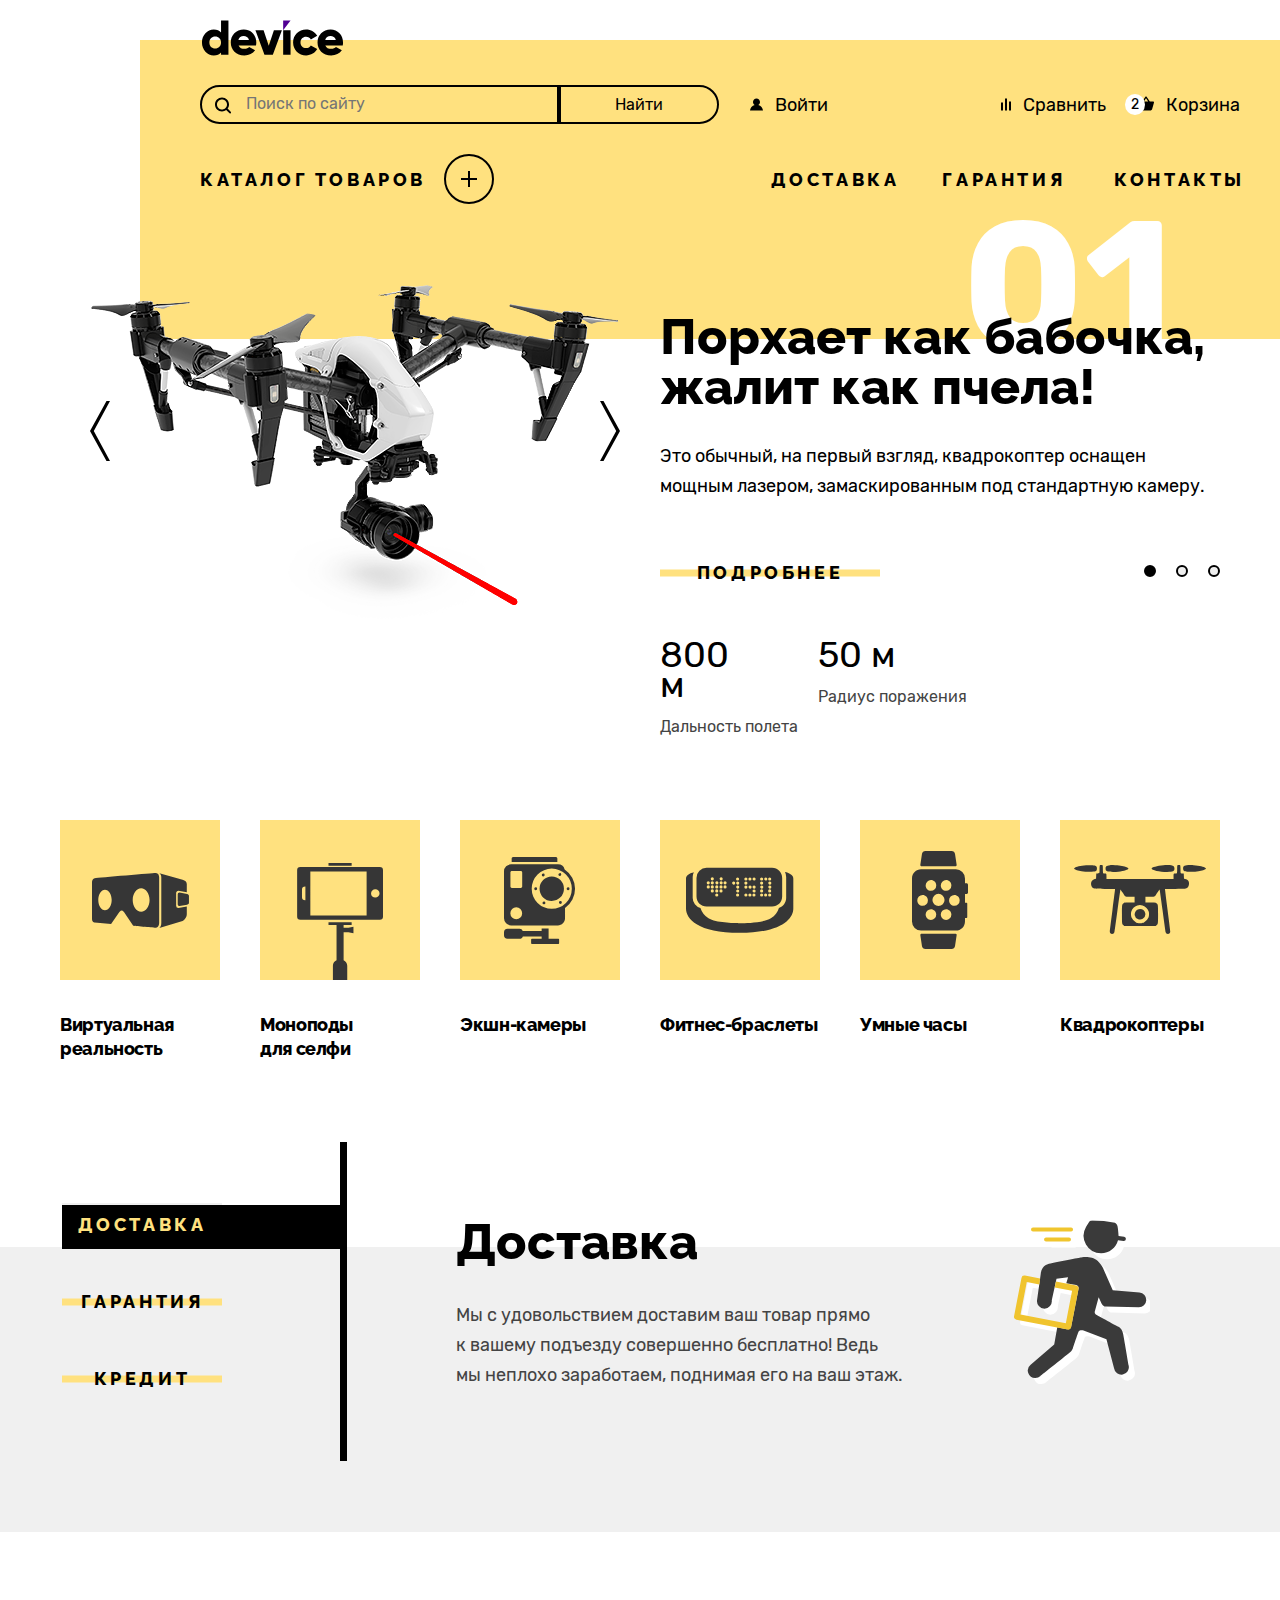
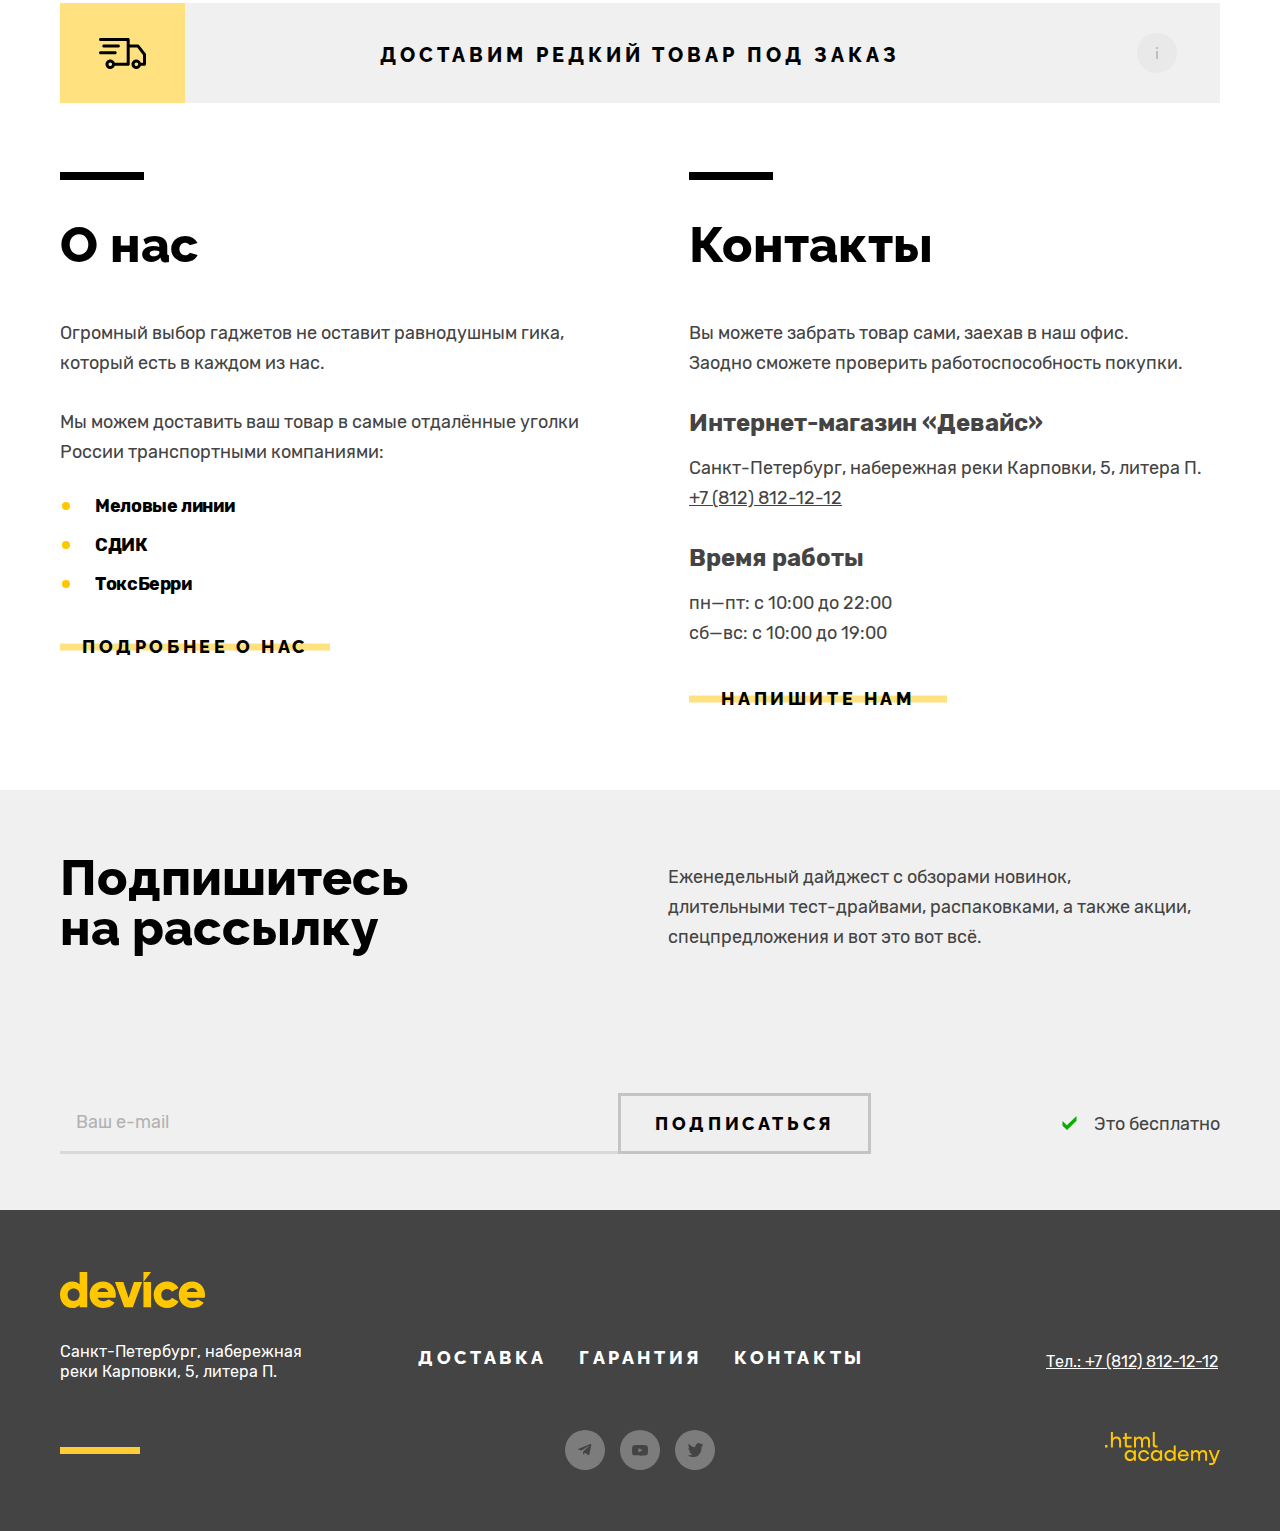
==== commit 20ce130d: "end number tree" ====
--- a/index.html
+++ b/index.html
@@ -39,13 +39,8 @@
 
             <form class="search-form" action="https://echo.htmlacademy.ru/" method="post">
               <div class="input-wrapper">
-                <svg class="imput-search-ico" aria-hidden="true" focusable="false" width="16" height="17"
-                  viewBox="0 0 16 17" fill="none" xmlns="http://www.w3.org/2000/svg">
-                  <path
-                    d="m15.7 14.69-3.1-3.1c.9-1.2 1.4-2.6 1.4-4.2 0-3.9-3.1-7-7-7s-7 3.1-7 7 3.1 7 7 7c1.6 0 3-.5 4.2-1.4l3.1 3.1c.2.2.4.3.7.3.6 0 1-.4 1-1 0-.2-.1-.5-.3-.7ZM2 7.39c0-2.8 2.2-5 5-5s5 2.2 5 5-2.2 5-5 5-5-2.2-5-5Z"
-                    fill="CurrentColor" />
-                </svg>
-                <input class="header-search-input " name="search" type="text" placeholder="Поиск по сайту" required>
+
+                <input class="header-search-input " name="search" type="search" placeholder="Поиск по сайту" required>
               </div>
               <div class="focus-btn-wrapper">
                 <button class="search-btn" type="submit">Найти</button>
@@ -85,40 +80,44 @@
                 Корзина
               </a>
 
-              <div class="cart-container  ">
-                <ul class="cart-list">
-                  <li class="cart-item">
-                    <a class="cart-item-link">
-                      <img src="./images/catalog-page/products/amateur-selfie-stick.jpg" alt="Товар" width="39"
-                        height="43" />
-                      <p class="cart-item-title">Любительская селфи-палка</p>
-                    </a>
-                  </li>
-                  <li class="cart-item-btn">
-                    <button class="item-delite">
-                      <span class="visually-hidden">Удалить товар.</span>
-                    </button>
-                  </li>
-                </ul>
-                <ul class="cart-list">
-                  <li class="cart-item">
-                    <a class="cart-item-link">
-                      <img src="./images/catalog-page/products/professional-selfie-stick.jpg" alt="Товар" width="39"
-                        height="43" />
-                      <p class="cart-item-title">Профессиональная селфи-палка</p>
-                    </a>
-                  </li>
-                  <li class="cart-item-btn">
-                    <button class="item-delite">
-                      <span class="visually-hidden">Удалить товар.</span>
-                    </button>
-                  </li>
-                </ul>
+              <div class="cart-container ">
+                <div class="padding-wrapper-products">
+                  <ul class="cart-list">
+                    <li class="cart-item">
+                      <a class="cart-item-link">
+                        <img src="./images/catalog-page/products/amateur-selfie-stick.jpg" alt="Товар" width="39"
+                          height="43" />
+                        <p class="cart-item-title">Любительская селфи-палка</p>
+                      </a>
+                    </li>
+                    <li class="cart-item-btn">
+                      <button class="item-delite">
+                        <span class="visually-hidden">Удалить товар.</span>
+                      </button>
+                    </li>
+                  </ul>
+                  <ul class="cart-list">
+                    <li class="cart-item">
+                      <a class="cart-item-link">
+                        <img src="./images/catalog-page/products/professional-selfie-stick.jpg" alt="Товар" width="39"
+                          height="43" />
+                        <p class="cart-item-title">Профессиональная селфи-палка</p>
+                      </a>
+                    </li>
+                    <li class="cart-item-btn">
+                      <button class="item-delite">
+                        <span class="visually-hidden">Удалить товар.</span>
+                      </button>
+                    </li>
+                  </ul>
+                </div>
                 <div class="cart-total">
                   <p>Товаров: 2</p>
                   <p>Сумма: 2000 ₽</p>
                 </div>
-                <a href="#" class="cart-open-link">Откртыть корзину</a>
+                <div class="padding-wrapper-link">
+                  <a href="#" class="cart-open-link">Откртыть корзину</a>
+                </div>
               </div>
             </li>
           </ul>
@@ -710,7 +709,7 @@
 
         <div class="copyright">
           <a class="link copyright-link" href="https://htmlacademy.ru/">
-            <svg class="footer-logo-ico" aria-hidden="true" focusable="false" width="115" height="33"
+            <svg class="footer-logo-ico" aria-hidden="true" focusable="false" alt="HTML Academy" width="115" height="33"
               viewBox="0 0 115 33" fill="none" xmlns="http://www.w3.org/2000/svg">
               <path
                 d="M0 12.9v2.6h2.5v-2.6H0ZM11.6 4.5c-1.6 0-2.8.7-3.6 1.7h-.1V0h-2v15.5h2v-5.3c0-2.1 1.3-3.6 3.3-3.6 1.8 0 2.9 1.4 2.9 3.2v5.7h2V9.4c.1-3-1.8-4.9-4.5-4.9ZM26.6 4.8h-4.8V1.1h-2v3.8h-1.9v2h1.9v6c0 1.7 1 2.7 2.7 2.7h4.1v-2h-3.7c-.7 0-1.1-.4-1.1-1.1V6.8h4.8v-2ZM41.1 4.6c-1.6 0-2.9.8-3.5 2.1h-.1c-.6-1.2-1.8-2.1-3.4-2.1-1.4 0-2.5.8-3.1 1.8h-.1V4.8H29v10.6h2V10c0-2 1-3.5 2.6-3.5 1.5 0 2.4 1 2.4 2.6v6.3h2V9.8c0-2.4 1.4-3.3 2.6-3.3 1.5 0 2.4 1 2.4 2.6v6.3h2V8.9c.1-2.5-1.4-4.3-3.9-4.3ZM47.8 12.7c0 1.7 1 2.7 2.8 2.7h2v-2h-1.7c-.7 0-1.1-.4-1.1-1.1V0h-2v12.7ZM28.9 19.7c-.9-1.1-2.2-1.8-3.9-1.8-3.1 0-5.4 2.3-5.4 5.6s2.3 5.6 5.4 5.6c1.8 0 3-.8 3.8-1.9h.1v1.6h2V18.2h-2v1.5Zm-3.6 7.4c-2.2 0-3.6-1.6-3.6-3.6s1.4-3.6 3.6-3.6 3.6 1.6 3.6 3.6c0 1.9-1.4 3.6-3.6 3.6ZM44.2 22c-.5-2.4-2.6-4.1-5.4-4.1a5.4 5.4 0 0 0-5.6 5.6c0 3.1 2.2 5.6 5.6 5.6 2.8 0 4.9-1.8 5.4-4.2h-2.1a3.4 3.4 0 0 1-3.3 2.3c-2.2 0-3.6-1.6-3.6-3.6s1.4-3.6 3.6-3.6c1.6 0 2.8 1 3.3 2.2h2.1V22ZM55.1 19.7c-.9-1.1-2.2-1.8-3.9-1.8-3.1 0-5.4 2.3-5.4 5.6s2.3 5.6 5.4 5.6c1.8 0 3-.8 3.8-1.9h.1v1.6h2V18.2h-2v1.5Zm-3.6 7.4c-2.2 0-3.6-1.6-3.6-3.6s1.4-3.6 3.6-3.6 3.6 1.6 3.6 3.6c0 1.9-1.5 3.6-3.6 3.6ZM68.7 19.8c-.9-1.1-2.2-1.9-3.9-1.9-3.1 0-5.4 2.3-5.4 5.6s2.2 5.6 5.4 5.6c1.7 0 3-.8 3.8-1.8h.1v1.5h2V13.4h-2v6.4Zm-3.6 7.3c-2.2 0-3.6-1.6-3.6-3.6s1.4-3.6 3.6-3.6 3.6 1.6 3.6 3.6c-.1 2-1.5 3.6-3.6 3.6ZM78.3 17.9c-3.3 0-5.5 2.5-5.5 5.6 0 3 2.1 5.6 5.5 5.6 2.5 0 4.5-1.3 5.2-3.6h-2.1c-.5 1-1.6 1.6-3 1.6-1.9 0-3.3-1.3-3.4-2.9h8.8c.2-3.6-2-6.3-5.5-6.3Zm0 1.9c1.7 0 3 1 3.3 2.6h-6.5c.3-1.5 1.5-2.6 3.2-2.6ZM98.2 17.9c-1.6 0-2.9.8-3.6 2h-.1c-.6-1.2-1.8-2-3.4-2-1.4 0-2.5.7-3.1 1.8v-1.5h-1.9v10.6h2v-5.4c0-2 1-3.4 2.6-3.5 1.5 0 2.4 1 2.4 2.6v6.3h2v-5.6c0-2.4 1.4-3.3 2.6-3.3 1.5 0 2.4 1 2.4 2.6v6.3h2v-6.5c.1-2.6-1.4-4.4-3.9-4.4ZM109.4 27l-3.6-8.9h-2.2l4.8 11.6c-.3.9-.7 1.2-1.7 1.2h-2.5v2h2.5c1.8 0 2.8-.8 3.5-2.6l4.7-12.2h-2.1l-3.4 8.9Z"
@@ -723,7 +722,7 @@
 
   </div>
 
-  <div class="modal-conteiner">
+  <div class="modal-conteiner m">
     <div class="modal modal-delivery">
 
       <button class="modal-close-button">
--- a/styles/styles.css
+++ b/styles/styles.css
@@ -68,6 +68,7 @@
 
 .header-container {
   max-width: 1440px;
+  min-width: 1280px;
   margin: 0 auto;
   background-color: #ffffff;
 }
@@ -310,6 +311,13 @@
   border: 2px solid #000000;
   cursor: pointer;
   outline: none;
+  background-image: url(../images/header/seach-ico.svg);
+  background-repeat: no-repeat;
+  background-position: 13px 10px;
+}
+
+.header-search-input[type="search"]::-webkit-search-cancel-button {
+  display: none;
 }
 
 .input-wrapper:focus-within {
@@ -594,12 +602,12 @@
 
 .cart-container {
   position: absolute;
-  top: 120%;
-  -webkit-transform: translateX(-46%);
-  -ms-transform: translateX(-46%);
-  transform: translateX(-46%);
+  top: 165%;
+  -webkit-transform: translateX(-44%);
+  -ms-transform: translateX(-44%);
+  transform: translateX(-44%);
   z-index: 3;
-  width: 360px;
+  min-width: 320px;
   font-size: 18px;
   line-height: 21px;
   color: #ffffff;
@@ -607,6 +615,14 @@
   display: none;
 }
 
+.padding-wrapper-products {
+  padding: 20px;
+}
+
+.padding-wrapper-link {
+  padding: 20px;
+}
+
 .card-container-open {
   display: block;
 }
@@ -619,28 +635,30 @@
   content: "";
   background-image: url("../images/modal/tooltyp-text-arrow.svg");
   width: 14px;
-  height: 6px;
-  position: absolute;
-  top: -6px;
-  right: 165px;
+  height: 9px;
+  position: absolute;
+  top: -4px;
+  right: 152px;
 }
 
 .cart-list {
   display: -ms-grid;
   display: grid;
-  padding: 20px 20px 0px 20px;
-  -ms-grid-columns: 1fr 44px;
-  grid-template-columns: 1fr 44px;
+  -ms-grid-columns: 1fr 37px;
+  grid-template-columns: 1fr 37px;
+  padding: 0;
   list-style-type: none;
-  margin-bottom: 23px;
+}
+
+.cart-list:not(:last-child) {
+  margin-bottom: 43px;
 }
 
 .cart-item-link {
   display: -ms-grid;
   display: grid;
-  -ms-grid-columns: 40px 235px;
-  grid-template-columns: 40px 235px;
-  border: 2px solid transparent;
+  -ms-grid-columns: 62px 171px;
+  grid-template-columns: 62px 171px;
   cursor: pointer;
 }
 
@@ -649,24 +667,24 @@
 }
 
 .cart-item-link:focus {
-  border-color: #af4fff;
+  outline: 2px solid #af4fff;
 }
 
 .cart-item-link:active {
   opacity: 0.3;
-  border-color: #af4fff;
+  outline: 2px solid #af4fff;
 }
 
 .cart-item-btn {
   position: relative;
-  padding-right: 20px;
 }
 
 .item-delite {
   position: absolute;
   width: 20px;
   height: 20px;
-  left: 20px;
+  left: 21px;
+  top: -6px;
   border: none;
   background-image: url("../images/cart-popover/close-btn.svg");
   background-position: center;
@@ -691,8 +709,6 @@
   width: 120px;
   padding: 0;
   margin: 0;
-  margin-left: 23px;
-  margin-right: 87px;
   font-family: "Rubik", sans-serif;
   font-style: normal;
   font-weight: 400;
@@ -705,11 +721,10 @@
   display: -webkit-box;
   display: -ms-flexbox;
   display: flex;
-  width: 320px;
-  padding: 0px 20px;
+  min-height: 44px;
   -webkit-box-pack: justify;
   -ms-flex-pack: justify;
-  justify-content: space-between;
+  justify-content: space-around;
   background-color: #1a1a1a;
   font-family: "Rubik", sans-serif;
   font-style: normal;
@@ -721,15 +736,28 @@
   align-items: center;
   text-align: right;
   color: #ffffff;
-  margin-bottom: 20px;
+}
+
+.cart-total p {
+  padding: 0;
+  margin: 0;
+}
+
+.cart-total p:nth-child(1) {
+  margin-left: -20px;
+}
+
+.cart-total p:nth-child(2) {
+  margin-right: -20px;
 }
 
 .cart-open-link {
-  display: block;
-  width: 280px;
-  padding: 14px 25px;
-  margin: 0 auto;
-  margin-bottom: 20px;
+  display: flex;
+  flex-wrap: wrap;
+  align-items: center;
+  justify-content: center;
+  min-height: 50px;
+  min-width: 230px;
   font-family: "Raleway", sans-serif;
   font-size: 18px;
   line-height: 21px;
@@ -737,7 +765,6 @@
   color: #000000;
   text-transform: uppercase;
   background-color: #ffffff;
-  text-align: center;
   cursor: pointer;
   text-decoration: none;
 }
@@ -1034,7 +1061,7 @@
   max-height: 560px;
   height: 100%;
   display: none;
-  margin-bottom: 73px;
+  margin-bottom: -14px;
 }
 
 /*slider two*/
@@ -1097,6 +1124,7 @@
   position: relative;
   min-width: 560px;
   min-height: 495px;
+  margin-left: 40px;
 }
 
 /*slider white number*/
@@ -1117,6 +1145,8 @@
 .slider-item-slogan {
   padding: 0;
   margin: 0;
+  max-width: 545px;
+  min-height: 100px;
   margin-top: -27px;
   margin-bottom: 29px;
   font-family: "Raleway", sans-serif;
@@ -1577,6 +1607,10 @@
   width: 7px;
   height: 319px;
   background: #000000;
+}
+
+.servises-item {
+  max-width: 153px;
 }
 
 .servises-item:not(:last-child) {
@@ -2054,7 +2088,7 @@
   display: -webkit-box;
   display: -ms-flexbox;
   display: flex;
-  padding: 0 20px 5px 16px;
+  padding: 0 20px 0 16px;
   width: 558px;
   height: 61px;
   font-family: "Rubik";
@@ -2249,6 +2283,8 @@
   display: -webkit-box;
   display: -ms-flexbox;
   display: flex;
+  flex-wrap: wrap;
+  max-width: 460px;
   list-style: none;
   padding: 0;
   margin: 0;
@@ -2357,6 +2393,8 @@
 
 .footer-social-list {
   display: flex;
+  flex-wrap: wrap;
+  max-width: 150px;
   -webkit-box-pack: justify;
   -ms-flex-pack: justify;
   justify-content: space-between;
@@ -2560,7 +2598,7 @@
 
 /* Inner filtres */
 
-fieldset {
+.catalog-filter fieldset {
   border: none;
 }
 
@@ -3151,6 +3189,9 @@
   font-size: 18px;
   line-height: 21px;
   color: #444444;
+  align-self: center;
+  justify-self: end;
+  padding-bottom: 13px;
 }
 
 .product-show-more {
@@ -3406,13 +3447,13 @@
   height: 568px;
   background-color: #ffffff;
   border: 10px solid #000000;
-  padding: 64px 71px;
+  padding: 64px 61px 64px 71px;
 }
 
 .modal-close-button {
   position: absolute;
   padding: 0;
-  top: 71px;
+  top: 75px;
   right: 70px;
   width: 26px;
   height: 26px;
@@ -3567,7 +3608,7 @@
 
 .needs-group {
   position: relative;
-  width: 767px;
+  width: 759px;
   display: -webkit-box;
   display: -ms-flexbox;
   display: flex;
@@ -3613,6 +3654,7 @@
   line-height: 20px;
   letter-spacing: -0.02em;
   color: #000000;
+  padding-left: 16px;
 }
 
 .label-ico {
@@ -3634,7 +3676,7 @@
   position: absolute;
   top: -2px;
   right: 0;
-  margin-right: 42px;
+  margin-right: 33px;
   cursor: pointer;
 }
 
@@ -3664,16 +3706,15 @@
   line-height: 17px;
   font-weight: normal;
   text-transform: none;
-  padding: 5px 8px;
-  border-radius: 8px;
-  width: 160px;
+  padding: 19px 21px;
+  width: 200px;
   position: absolute;
   background: #000000;
   -webkit-box-shadow: 0px 10px 0px rgba(0, 0, 0, 0.1);
   box-shadow: 0px 10px 0px rgba(0, 0, 0, 0.1);
   bottom: 100%;
-  margin-bottom: -148px;
-  left: -27px;
+  margin-bottom: -177px;
+  left: -20px;
   -webkit-transform: translateX(-50%);
   -ms-transform: translateX(-50%);
   transform: translateX(-50%);
@@ -3693,7 +3734,7 @@
   height: 6px;
   position: absolute;
   top: -6px;
-  right: 39px;
+  right: 60px;
 }
 
 .quantity-needs {
@@ -3712,7 +3753,6 @@
   align-items: center;
   text-align: center;
   color: #000000;
-  padding-left: 7px;
   background: #f0f0f0;
   outline: none;
   cursor: pointer;
@@ -3734,10 +3774,10 @@
 
 .quantity-button {
   position: relative;
-  width: 60px;
+  width: 70px;
   height: 60px;
   border: none;
-  padding: 20px 22px;
+  padding: 20px 13px;
   margin: 0;
   margin-top: 34px;
   background: #f0f0f0;
@@ -3761,8 +3801,8 @@
 .button-minus::after {
   content: "";
   position: absolute;
-  top: 27px;
-  right: 20px;
+  top: 28px;
+  right: 22px;
   width: 15px;
   height: 3px;
   background-image: url("../images/modal/modal-minus.svg");
@@ -3773,7 +3813,7 @@
 .button-plus::before {
   content: "";
   position: absolute;
-  top: 22px;
+  top: 24px;
   right: 23px;
   width: 14px;
   height: 13px;
@@ -3786,5 +3826,5 @@
   -ms-grid-column: 3;
   -ms-grid-column-span: -2;
   grid-column: 3/1;
-  width: 191px;
-}
+  width: 200px;
+}
